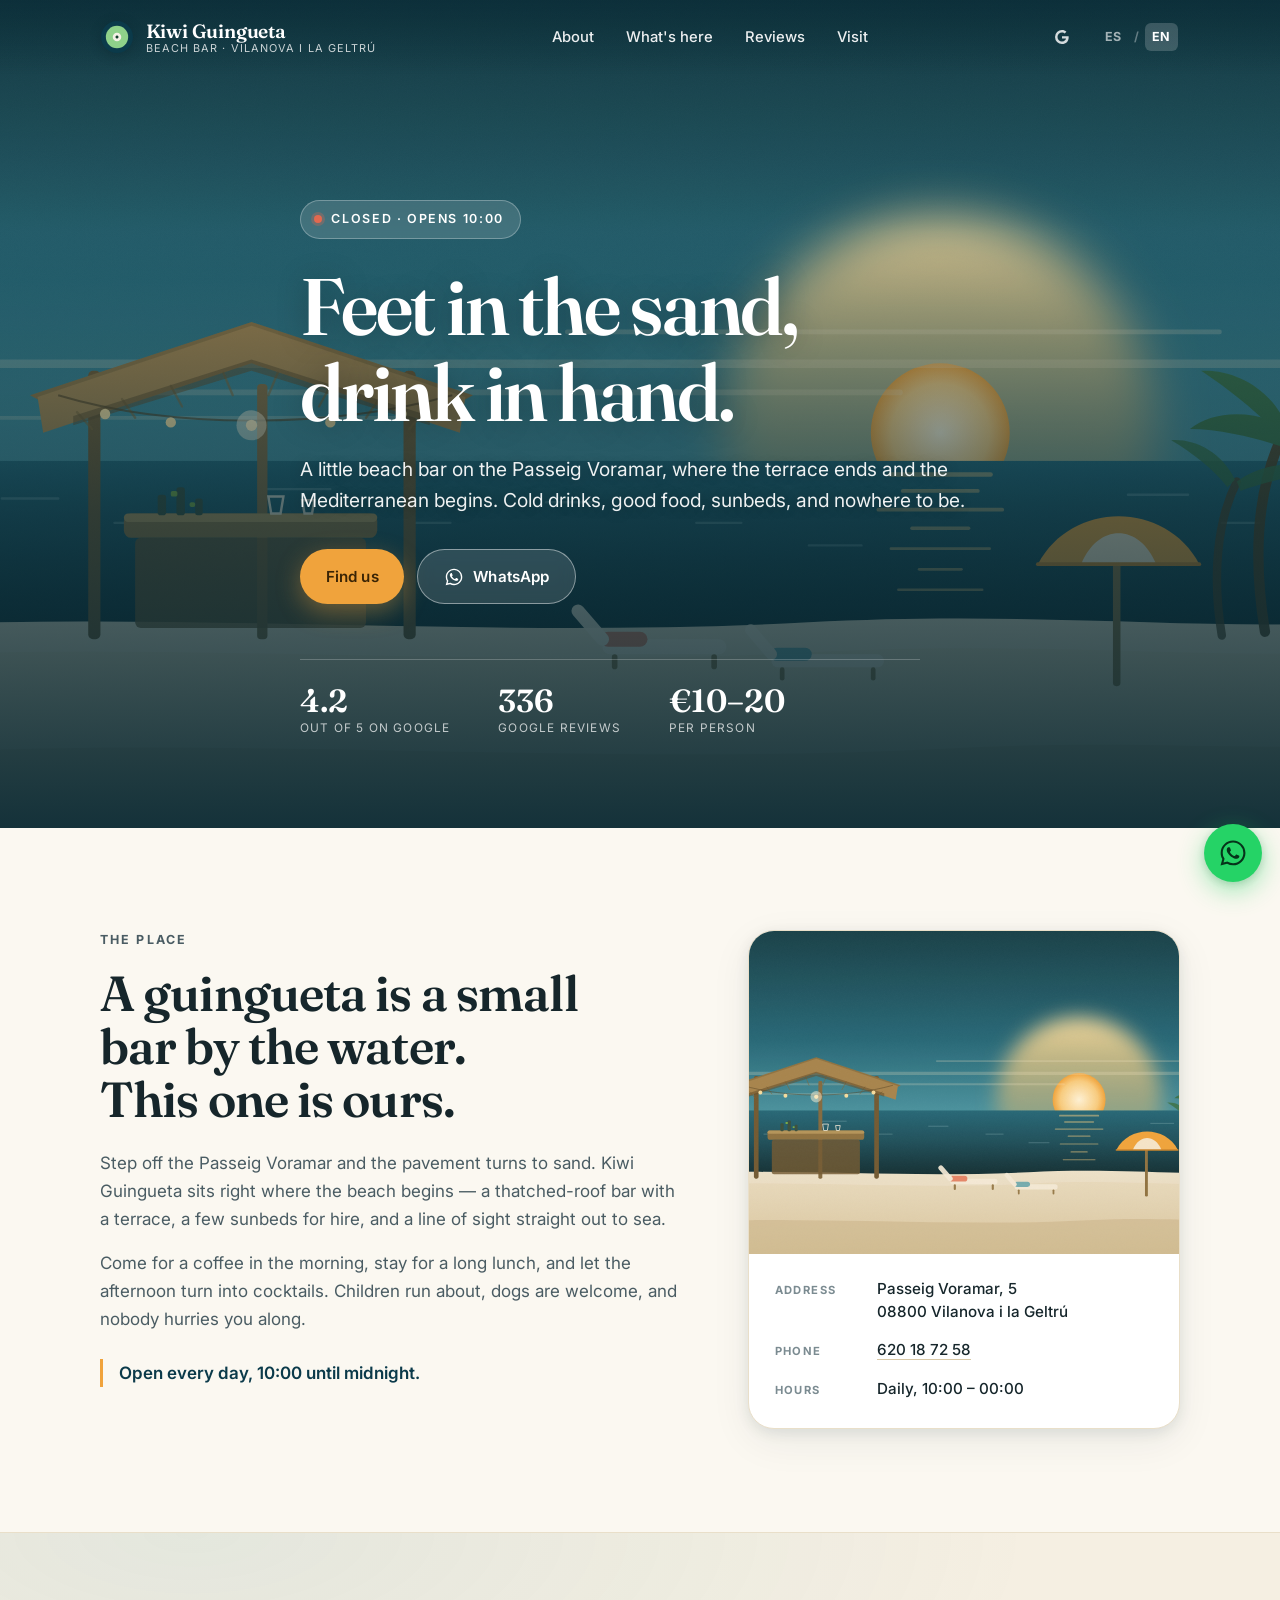
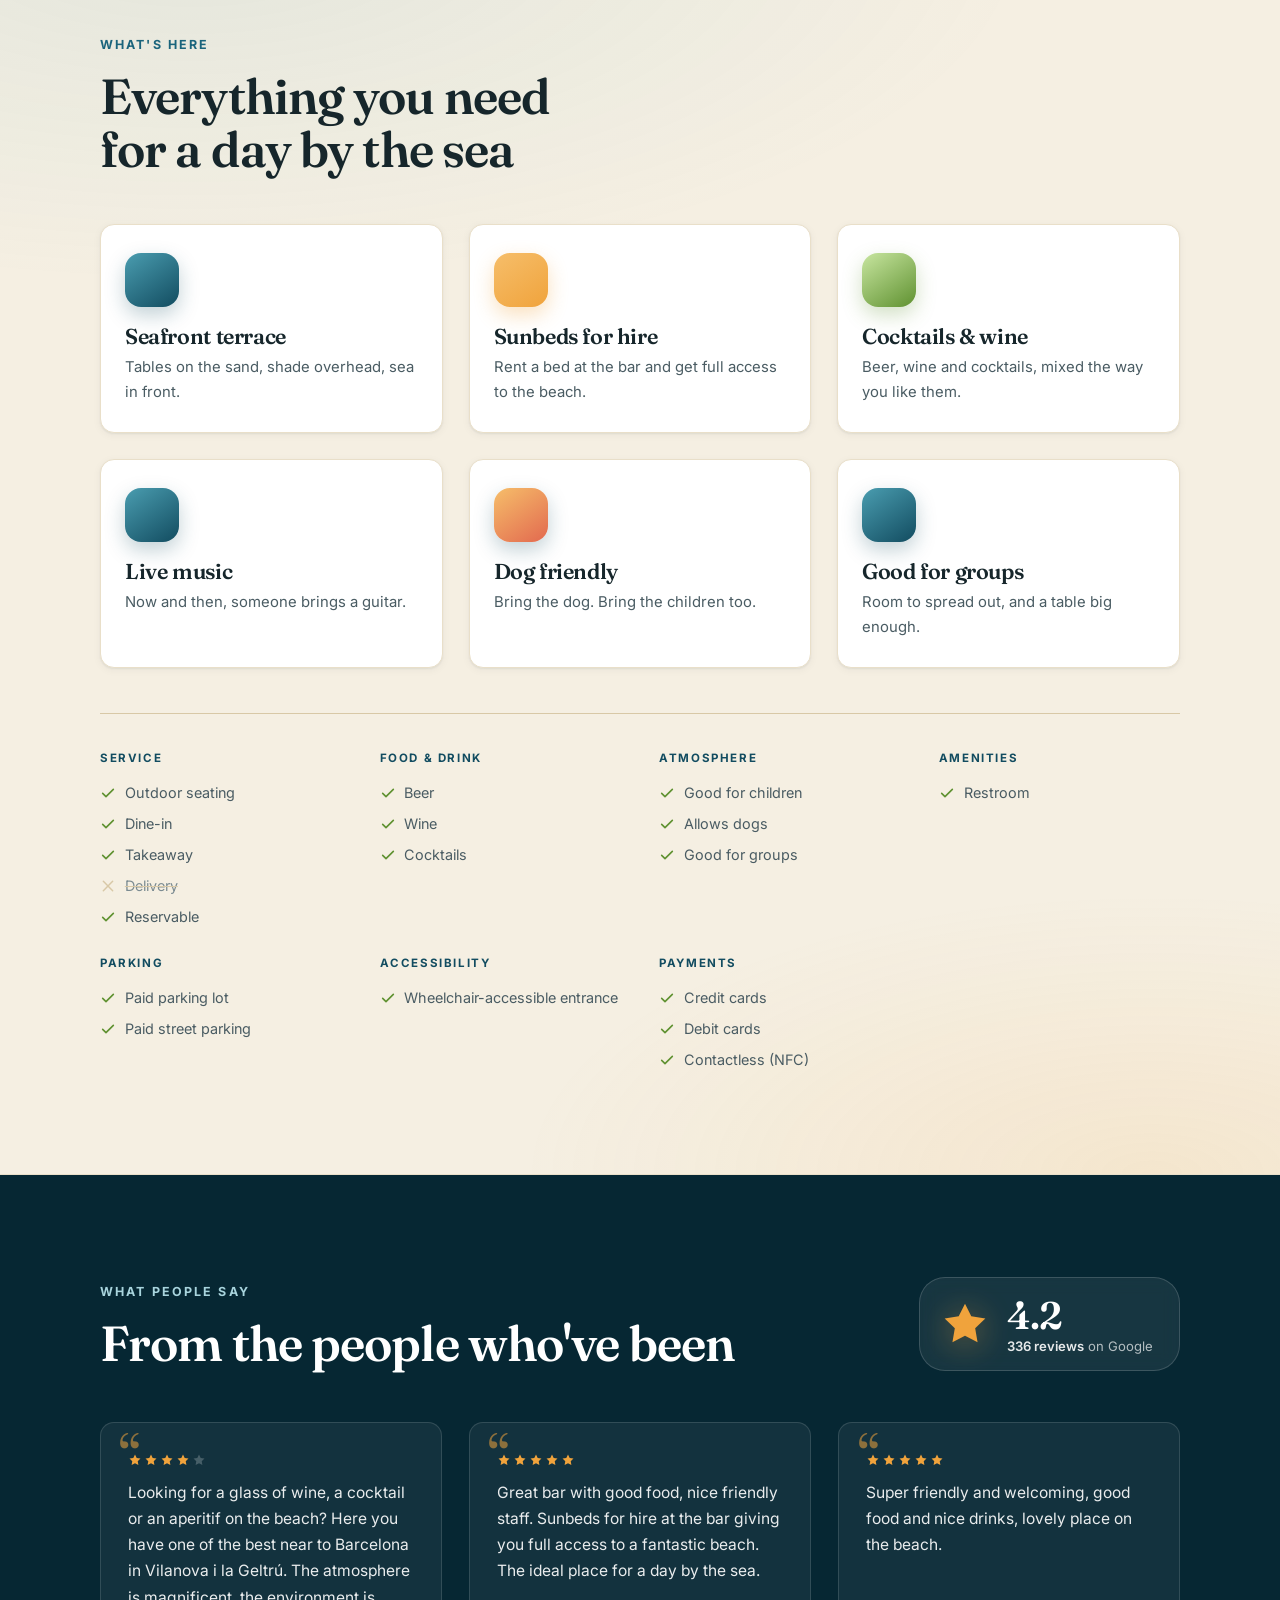
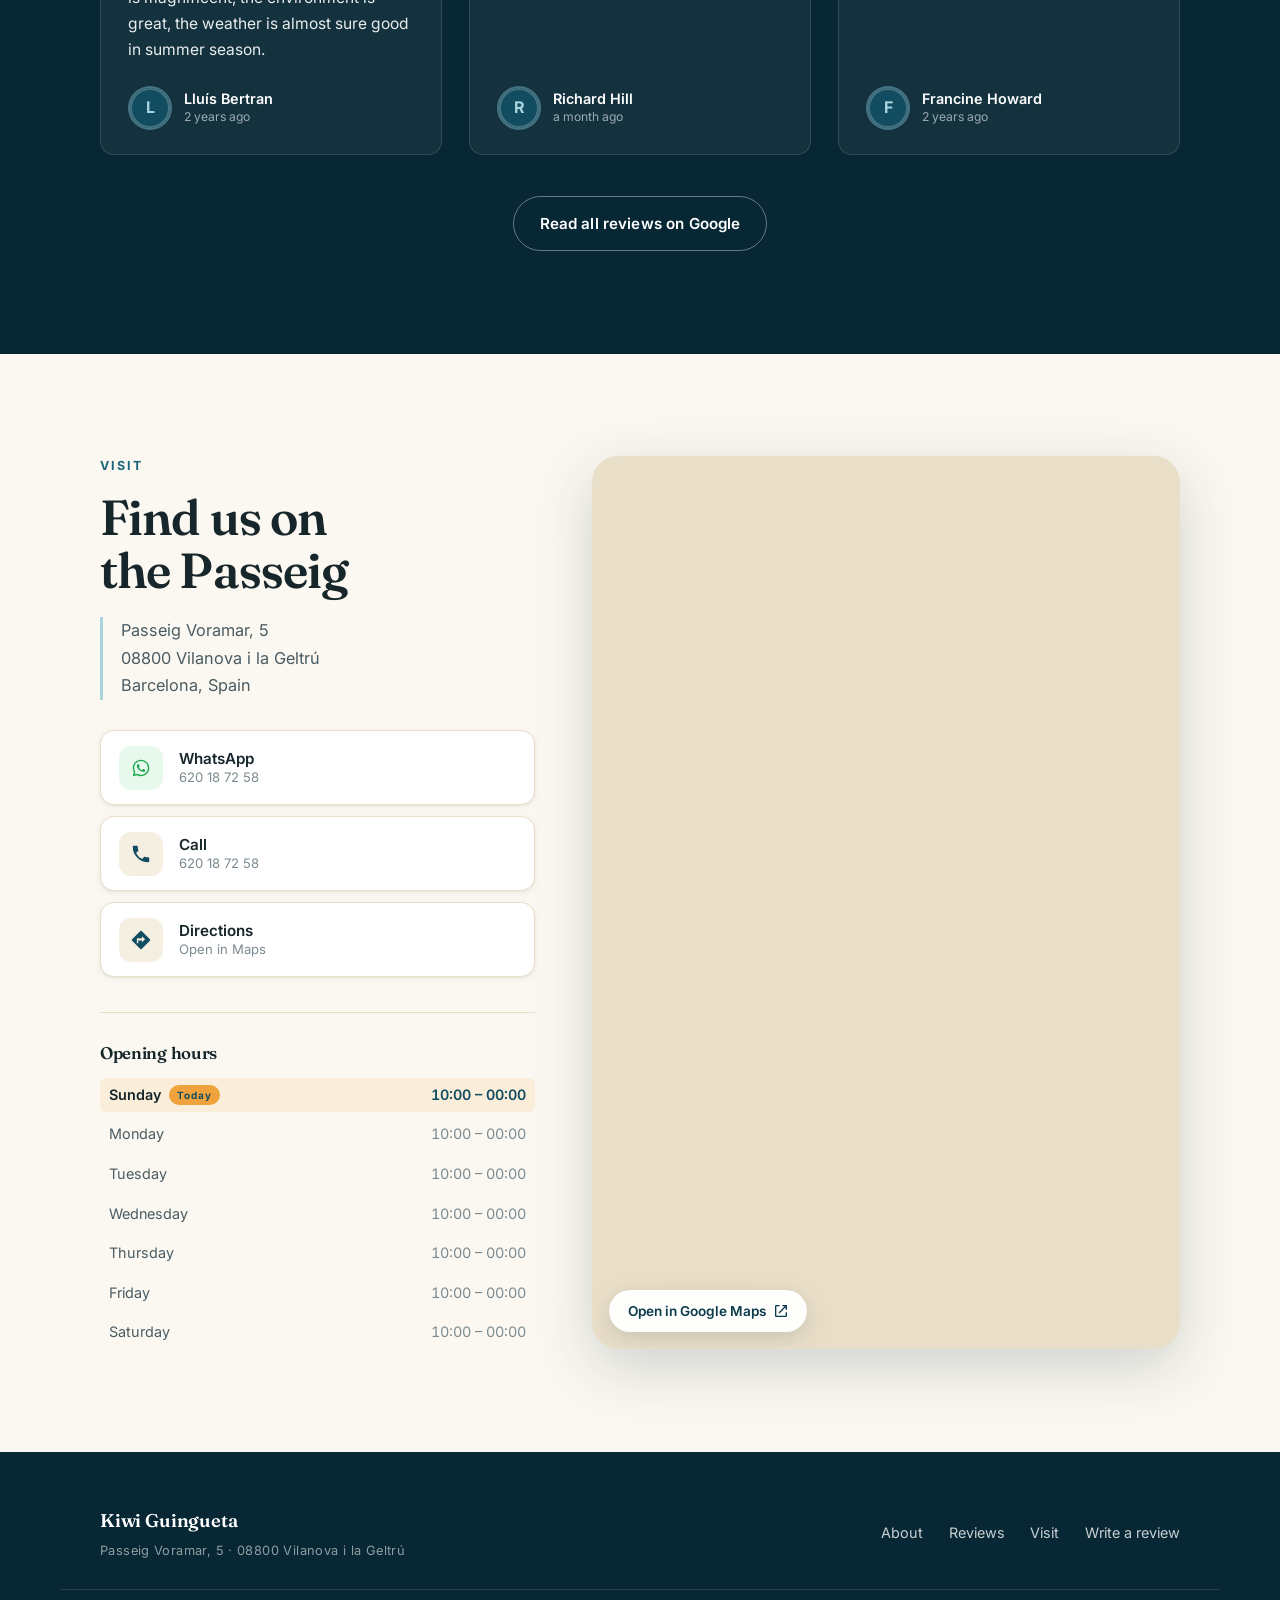
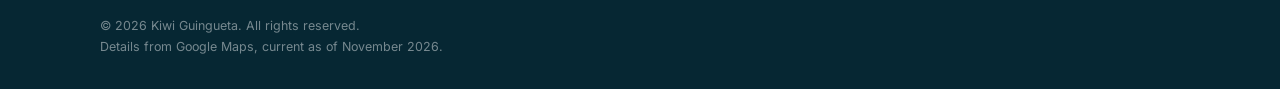
==== en/index.html @ 4f23b102 "Rebuild as bilingual site with i18n, SEO and a11y - Spanish default at /, English at /en/, both serv" ====
<!DOCTYPE html>
<html lang="en-GB" dir="ltr">
<head>
<meta charset="utf-8">
<meta name="viewport" content="width=device-width, initial-scale=1, viewport-fit=cover">
<title>Kiwi Guingueta — Beach Bar in Vilanova i la Geltrú</title>
<meta name="description" content="Kiwi Guingueta, a beach bar on the Passeig Voramar in Vilanova i la Geltrú. Cocktails, wine, good food, sunbeds and direct beach access. Open daily 10:00–00:00.">
<meta name="theme-color" content="#0b3a4a">
<meta name="format-detection" content="telephone=no">

<link rel="canonical" href="https://yourdataweb.github.io/kiwi-guingueta/en/">
<link rel="alternate" hreflang="es" href="https://yourdataweb.github.io/kiwi-guingueta/">
<link rel="alternate" hreflang="en" href="https://yourdataweb.github.io/kiwi-guingueta/en/">
<link rel="alternate" hreflang="x-default" href="https://yourdataweb.github.io/kiwi-guingueta/">

<meta property="og:type" content="business.business">
<meta property="og:site_name" content="Kiwi Guingueta">
<meta property="og:title" content="Kiwi Guingueta — Beach Bar in Vilanova i la Geltrú">
<meta property="og:description" content="Cocktails, wine and good food right on the beach. Sunbeds for hire, direct beach access, open daily 10:00–00:00.">
<meta property="og:image" content="https://yourdataweb.github.io/kiwi-guingueta/assets/photos/og.png">
<meta property="og:image:width" content="1200">
<meta property="og:image:height" content="630">
<meta property="og:image:alt" content="Illustration of the Kiwi Guingueta beach terrace at sunset">
<meta property="og:url" content="https://yourdataweb.github.io/kiwi-guingueta/en/">
<meta property="og:locale" content="en_GB">
<meta property="og:locale:alternate" content="es_ES">
<meta name="twitter:card" content="summary_large_image">
<meta name="twitter:title" content="Kiwi Guingueta — Beach Bar in Vilanova i la Geltrú">
<meta name="twitter:description" content="Cocktails, wine and good food right on the beach. Sunbeds for hire, direct beach access, open daily 10:00–00:00.">
<meta name="twitter:image" content="https://yourdataweb.github.io/kiwi-guingueta/assets/photos/og.png">

<link rel="icon" href="../assets/photos/favicon.svg" type="image/svg+xml">
<link rel="apple-touch-icon" href="../assets/photos/apple-touch-icon.png">
<link rel="manifest" href="../manifest.webmanifest">

<link rel="preconnect" href="https://fonts.googleapis.com">
<link rel="preconnect" href="https://fonts.gstatic.com" crossorigin>
<link href="https://fonts.googleapis.com/css2?family=Fraunces:ital,opsz,wght@0,9..144,400;0,9..144,600;0,9..144,700;1,9..144,400&family=Inter:wght@400;500;600;700&display=swap" rel="stylesheet">
<link rel="stylesheet" href="../assets/css/styles.css">

<script type="application/ld+json">{
  "@context": "https://schema.org",
  "@type": "BarOrPub",
  "@id": "https://yourdataweb.github.io/kiwi-guingueta/en/",
  "name": "Kiwi Guingueta",
  "url": "https://yourdataweb.github.io/kiwi-guingueta/en/",
  "image": "https://yourdataweb.github.io/kiwi-guingueta/assets/photos/og.png",
  "description": "Kiwi Guingueta, a beach bar on the Passeig Voramar in Vilanova i la Geltrú. Cocktails, wine, good food, sunbeds and direct beach access. Open daily 10:00–00:00.",
  "address": {
    "@type": "PostalAddress",
    "streetAddress": "Passeig Voramar, 5",
    "addressLocality": "Vilanova i la Geltrú",
    "addressRegion": "Barcelona",
    "postalCode": "08800",
    "addressCountry": "ES"
  },
  "geo": {
    "@type": "GeoCoordinates",
    "latitude": 41.2033767,
    "longitude": 1.6846683
  },
  "telephone": "+34 620 18 72 58",
  "inLanguage": "en-GB",
  "priceRange": "€10–20",
  "currenciesAccepted": "EUR",
  "paymentAccepted": "Cash, Credit Card, Debit Card, Contactless",
  "servesCuisine": "Bar food",
  "aggregateRating": {
    "@type": "AggregateRating",
    "ratingValue": 4.2,
    "reviewCount": 336,
    "bestRating": 5,
    "worstRating": 1
  },
  "openingHoursSpecification": [
    {
      "@type": "OpeningHoursSpecification",
      "dayOfWeek": [
        "Monday",
        "Tuesday",
        "Wednesday",
        "Thursday",
        "Friday",
        "Saturday",
        "Sunday"
      ],
      "opens": "10:00",
      "closes": "00:00"
    }
  ],
  "hasMap": "https://maps.google.com/?cid=9357870784461133312",
  "sameAs": [
    "https://maps.google.com/?cid=9357870784461133312"
  ],
  "acceptsReservations": true,
  "publicAccess": true,
  "isAccessibleForFree": false,
  "smokingAllowed": false,
  "petsAllowed": true
}</script>
</head>
<body>

<a class="skip" href="#main">Skip to content</a>

<header class="site-header" id="top">
  <div class="wrap header-inner">
    <a class="brand" href="../index.html" aria-label="Kiwi Guingueta — home">
      <span class="brand-mark" aria-hidden="true">
        <svg viewBox="0 0 32 32" width="32" height="32" focusable="false">
          <circle cx="16" cy="16" r="15" fill="#0b3a4a"/>
          <circle cx="16" cy="16" r="10.5" fill="#8fd18a"/>
          <circle cx="16" cy="16" r="4" fill="#f4f1e6"/>
          <g fill="#123f2b">
            <ellipse cx="16" cy="16" rx=".85" ry="1.4"/>
            <ellipse cx="16" cy="16" rx=".85" ry="1.4" transform="rotate(45 16 16)"/>
            <ellipse cx="16" cy="16" rx=".85" ry="1.4" transform="rotate(90 16 16)"/>
            <ellipse cx="16" cy="16" rx=".85" ry="1.4" transform="rotate(135 16 16)"/>
          </g>
        </svg>
      </span>
      <span class="brand-text">
        <span class="brand-name">Kiwi Guingueta</span>
        <span class="brand-sub">Beach bar · Vilanova i la Geltrú</span>
      </span>
    </a>

    <nav class="nav" aria-label="Main navigation">
      <a href="#about">About</a>
      <a href="#highlights">What&#39;s here</a>
      <a href="#reviews">Reviews</a>
      <a href="#visit">Visit</a>
    </nav>

    <div class="header-tools">

      <ul class="social-bar social-bar--header" aria-label="Social media">
        <a class="social-link" href="https://maps.google.com/?cid=9357870784461133312" target="_blank" rel="noopener noreferrer me"
           aria-label="Google (opens in a new tab)">
          <svg viewBox="0 0 24 24" width="18" height="18" aria-hidden="true" focusable="false"><path fill="currentColor" d="M21.35 11.1H12v2.9h5.35c-.25 1.35-1.7 3.95-5.35 3.95A5.95 5.95 0 0 1 6 12a5.95 5.95 0 0 1 6-5.95c1.7 0 2.85.72 3.5 1.34l2.4-2.31C16.35 3.6 14.4 2.7 12 2.7A9.3 9.3 0 0 0 2.7 12 9.3 9.3 0 0 0 12 21.3c5.35 0 8.9-3.76 8.9-9.05 0-.6-.07-1.06-.15-1.15Z"/></svg>
        </a>
      </ul>

      <div class="lang-switch lang-switch--header" role="group" aria-label="Change language">
        <a href="../index.html" class="lang-opt" lang="es" hreflang="es"
           aria-label="View this page in Spanish">ES</a>
        <span class="lang-sep" aria-hidden="true">/</span>
        <a href="index.html" class="lang-opt is-active" lang="en" hreflang="en"
           aria-label="View this page in English" aria-current="true">EN</a>
      </div>
      <button class="nav-toggle" type="button" aria-expanded="false" aria-controls="mobile-nav"
              aria-label="Open menu" data-label-open="Open menu" data-label-close="Close menu">
        <span></span><span></span><span></span>
      </button>
    </div>
  </div>

  <div class="mobile-nav" id="mobile-nav" hidden>
    <nav aria-label="Main navigation">
      <a href="#about">About</a>
      <a href="#highlights">What&#39;s here</a>
      <a href="#reviews">Reviews</a>
      <a href="#visit">Visit</a>
    </nav>

      <ul class="social-bar social-bar--mobile" aria-label="Social media">
        <a class="social-link" href="https://maps.google.com/?cid=9357870784461133312" target="_blank" rel="noopener noreferrer me"
           aria-label="Google (opens in a new tab)">
          <svg viewBox="0 0 24 24" width="18" height="18" aria-hidden="true" focusable="false"><path fill="currentColor" d="M21.35 11.1H12v2.9h5.35c-.25 1.35-1.7 3.95-5.35 3.95A5.95 5.95 0 0 1 6 12a5.95 5.95 0 0 1 6-5.95c1.7 0 2.85.72 3.5 1.34l2.4-2.31C16.35 3.6 14.4 2.7 12 2.7A9.3 9.3 0 0 0 2.7 12 9.3 9.3 0 0 0 12 21.3c5.35 0 8.9-3.76 8.9-9.05 0-.6-.07-1.06-.15-1.15Z"/></svg>
        </a>
      </ul>

      <div class="lang-switch lang-switch--mobile" role="group" aria-label="Change language">
        <a href="../index.html" class="lang-opt" lang="es" hreflang="es"
           aria-label="View this page in Spanish">ES</a>
        <span class="lang-sep" aria-hidden="true">/</span>
        <a href="index.html" class="lang-opt is-active" lang="en" hreflang="en"
           aria-label="View this page in English" aria-current="true">EN</a>
      </div>
  </div>
</header>

<main id="main">

  <section class="hero" aria-labelledby="hero-title">
    <div class="hero-media" aria-hidden="true">
      <img src="../assets/photos/poster.svg" alt="" width="1600" height="900" fetchpriority="high" decoding="async">
      <div class="hero-scrim"></div>
    </div>

    <div class="wrap hero-inner">
      <p class="hero-eyebrow">
        <span class="dot" id="status-dot" aria-hidden="true"></span>
        <span id="open-status" data-open-template="Open now · until {close}" data-closed-template="Closed · opens {open}" data-today-label="Today">Open daily · 10:00 – 00:00</span>
      </p>

      <h1 id="hero-title">Feet in the sand,<br>drink in hand.</h1>
      <p class="hero-lede">A little beach bar on the Passeig Voramar, where the terrace ends and the Mediterranean begins. Cold drinks, good food, sunbeds, and nowhere to be.</p>

      <div class="hero-actions">
        <a class="btn btn-primary" href="#visit">Find us</a>
        <a class="btn btn-ghost" href="https://wa.me/34620187258?text=Hola!%20Quer%C3%ADa%20preguntar%20por%20Kiwi%20Guingueta%20%F0%9F%99%82" target="_blank" rel="noopener noreferrer"><svg viewBox="0 0 24 24" width="20" height="20" aria-hidden="true" focusable="false"><path fill="currentColor" d="M12.04 2C6.58 2 2.13 6.45 2.13 11.91c0 1.75.46 3.45 1.32 4.95L2 22l5.25-1.38a9.9 9.9 0 0 0 4.79 1.22h.01c5.46 0 9.91-4.45 9.91-9.91S17.5 2 12.04 2Zm0 18.15h-.01a8.2 8.2 0 0 1-4.19-1.15l-.3-.18-3.12.82.83-3.04-.2-.31a8.19 8.19 0 0 1-1.26-4.38c0-4.54 3.7-8.24 8.25-8.24 2.2 0 4.27.86 5.83 2.42a8.2 8.2 0 0 1 2.41 5.83c0 4.54-3.7 8.23-8.24 8.23Zm4.52-6.16c-.25-.12-1.47-.72-1.69-.81-.23-.08-.39-.12-.56.13-.16.24-.64.8-.79.97-.14.16-.29.19-.54.06-.25-.12-1.05-.39-1.99-1.23-.74-.66-1.23-1.47-1.38-1.72-.14-.25-.01-.38.11-.51.11-.11.25-.29.37-.43.12-.14.16-.25.25-.41.08-.17.04-.31-.02-.43-.06-.12-.56-1.34-.76-1.84-.2-.48-.4-.42-.56-.43h-.47c-.17 0-.43.06-.66.31-.23.25-.87.85-.87 2.07s.89 2.4 1.02 2.56c.12.17 1.75 2.67 4.25 3.74.59.26 1.05.41 1.41.52.59.19 1.13.16 1.56.1.48-.07 1.47-.6 1.68-1.18.21-.58.21-1.07.14-1.18-.06-.1-.22-.16-.47-.28Z"/></svg>WhatsApp<span class="sr-only"> (opens in a new tab)</span></a>
      </div>

      <ul class="hero-stats" aria-label="At a glance">
        <li>
          <span class="stat-value">4.2</span>
          <span class="stat-label">out of 5 on Google</span>
        </li>
        <li>
          <span class="stat-value">336</span>
          <span class="stat-label">Google reviews</span>
        </li>
        <li>
          <span class="stat-value">€10–20</span>
          <span class="stat-label">per person</span>
        </li>
      </ul>
    </div>
  </section>

  <section class="section about" id="about" aria-labelledby="about-title">
    <div class="wrap about-grid">
      <div class="about-copy">
        <p class="eyebrow">The place</p>
        <h2 id="about-title">A guingueta is a small bar by the water.<br>This one is ours.</h2>
        <p>Step off the Passeig Voramar and the pavement turns to sand. Kiwi Guingueta sits right where the beach begins — a thatched-roof bar with a terrace, a few sunbeds for hire, and a line of sight straight out to sea.</p>
        <p>Come for a coffee in the morning, stay for a long lunch, and let the afternoon turn into cocktails. Children run about, dogs are welcome, and nobody hurries you along.</p>
        <p class="about-note">Open every day, 10:00 until midnight.</p>
      </div>

      <div class="about-card">
        <div class="about-card-media">
          <img src="../assets/photos/poster.svg" alt="Illustration of the Kiwi Guingueta beach terrace at sunset" width="800" height="600" loading="lazy" decoding="async">
        </div>
        <dl class="about-facts">
          <div>
            <dt>Address</dt>
            <dd>Passeig Voramar, 5<br>08800 Vilanova i la Geltrú</dd>
          </div>
          <div>
            <dt>Phone</dt>
            <dd><a href="tel:+34620187258">620 18 72 58</a></dd>
          </div>
          <div>
            <dt>Hours</dt>
            <dd>Daily, 10:00 – 00:00</dd>
          </div>
        </dl>
      </div>
    </div>
  </section>

  <section class="section highlights" id="highlights" aria-labelledby="highlights-title">
    <div class="wrap">
      <p class="eyebrow">What&#39;s here</p>
      <h2 id="highlights-title">Everything you need for a day by the sea</h2>

      <ul class="feature-grid">
        <li class="feature">
          <span class="feature-icon" data-icon="umbrella" aria-hidden="true"></span>
          <h3>Seafront terrace</h3><p>Tables on the sand, shade overhead, sea in front.</p>
        </li>
        <li class="feature">
          <span class="feature-icon" data-icon="sunbed" aria-hidden="true"></span>
          <h3>Sunbeds for hire</h3><p>Rent a bed at the bar and get full access to the beach.</p>
        </li>
        <li class="feature">
          <span class="feature-icon" data-icon="cocktail" aria-hidden="true"></span>
          <h3>Cocktails &amp; wine</h3><p>Beer, wine and cocktails, mixed the way you like them.</p>
        </li>
        <li class="feature">
          <span class="feature-icon" data-icon="music" aria-hidden="true"></span>
          <h3>Live music</h3><p>Now and then, someone brings a guitar.</p>
        </li>
        <li class="feature">
          <span class="feature-icon" data-icon="dog" aria-hidden="true"></span>
          <h3>Dog friendly</h3><p>Bring the dog. Bring the children too.</p>
        </li>
        <li class="feature">
          <span class="feature-icon" data-icon="group" aria-hidden="true"></span>
          <h3>Good for groups</h3><p>Room to spread out, and a table big enough.</p>
        </li>
      </ul>

      <div class="feature-columns"><div class="cap-inner">
        <div class="cap-group">
          <h4>Service</h4>
          <ul class="cap-list"><li class="cap is-yes"><svg viewBox="0 0 24 24" fill="none" stroke="currentColor" stroke-width="2.4" stroke-linecap="round" stroke-linejoin="round" aria-hidden="true"><path d="m4 12.5 5 5L20 6.5"/></svg><span>Outdoor seating</span></li><li class="cap is-yes"><svg viewBox="0 0 24 24" fill="none" stroke="currentColor" stroke-width="2.4" stroke-linecap="round" stroke-linejoin="round" aria-hidden="true"><path d="m4 12.5 5 5L20 6.5"/></svg><span>Dine-in</span></li><li class="cap is-yes"><svg viewBox="0 0 24 24" fill="none" stroke="currentColor" stroke-width="2.4" stroke-linecap="round" stroke-linejoin="round" aria-hidden="true"><path d="m4 12.5 5 5L20 6.5"/></svg><span>Takeaway</span></li><li class="cap is-no"><svg viewBox="0 0 24 24" fill="none" stroke="currentColor" stroke-width="2.2" stroke-linecap="round" aria-hidden="true"><path d="m5 5 14 14M19 5 5 19"/></svg><span>Delivery</span></li><li class="cap is-yes"><svg viewBox="0 0 24 24" fill="none" stroke="currentColor" stroke-width="2.4" stroke-linecap="round" stroke-linejoin="round" aria-hidden="true"><path d="m4 12.5 5 5L20 6.5"/></svg><span>Reservable</span></li></ul>
        </div>
        <div class="cap-group">
          <h4>Food &amp; drink</h4>
          <ul class="cap-list"><li class="cap is-yes"><svg viewBox="0 0 24 24" fill="none" stroke="currentColor" stroke-width="2.4" stroke-linecap="round" stroke-linejoin="round" aria-hidden="true"><path d="m4 12.5 5 5L20 6.5"/></svg><span>Beer</span></li><li class="cap is-yes"><svg viewBox="0 0 24 24" fill="none" stroke="currentColor" stroke-width="2.4" stroke-linecap="round" stroke-linejoin="round" aria-hidden="true"><path d="m4 12.5 5 5L20 6.5"/></svg><span>Wine</span></li><li class="cap is-yes"><svg viewBox="0 0 24 24" fill="none" stroke="currentColor" stroke-width="2.4" stroke-linecap="round" stroke-linejoin="round" aria-hidden="true"><path d="m4 12.5 5 5L20 6.5"/></svg><span>Cocktails</span></li></ul>
        </div>
        <div class="cap-group">
          <h4>Atmosphere</h4>
          <ul class="cap-list"><li class="cap is-yes"><svg viewBox="0 0 24 24" fill="none" stroke="currentColor" stroke-width="2.4" stroke-linecap="round" stroke-linejoin="round" aria-hidden="true"><path d="m4 12.5 5 5L20 6.5"/></svg><span>Good for children</span></li><li class="cap is-yes"><svg viewBox="0 0 24 24" fill="none" stroke="currentColor" stroke-width="2.4" stroke-linecap="round" stroke-linejoin="round" aria-hidden="true"><path d="m4 12.5 5 5L20 6.5"/></svg><span>Allows dogs</span></li><li class="cap is-yes"><svg viewBox="0 0 24 24" fill="none" stroke="currentColor" stroke-width="2.4" stroke-linecap="round" stroke-linejoin="round" aria-hidden="true"><path d="m4 12.5 5 5L20 6.5"/></svg><span>Good for groups</span></li></ul>
        </div>
        <div class="cap-group">
          <h4>Amenities</h4>
          <ul class="cap-list"><li class="cap is-yes"><svg viewBox="0 0 24 24" fill="none" stroke="currentColor" stroke-width="2.4" stroke-linecap="round" stroke-linejoin="round" aria-hidden="true"><path d="m4 12.5 5 5L20 6.5"/></svg><span>Restroom</span></li></ul>
        </div>
        <div class="cap-group">
          <h4>Parking</h4>
          <ul class="cap-list"><li class="cap is-yes"><svg viewBox="0 0 24 24" fill="none" stroke="currentColor" stroke-width="2.4" stroke-linecap="round" stroke-linejoin="round" aria-hidden="true"><path d="m4 12.5 5 5L20 6.5"/></svg><span>Paid parking lot</span></li><li class="cap is-yes"><svg viewBox="0 0 24 24" fill="none" stroke="currentColor" stroke-width="2.4" stroke-linecap="round" stroke-linejoin="round" aria-hidden="true"><path d="m4 12.5 5 5L20 6.5"/></svg><span>Paid street parking</span></li></ul>
        </div>
        <div class="cap-group">
          <h4>Accessibility</h4>
          <ul class="cap-list"><li class="cap is-yes"><svg viewBox="0 0 24 24" fill="none" stroke="currentColor" stroke-width="2.4" stroke-linecap="round" stroke-linejoin="round" aria-hidden="true"><path d="m4 12.5 5 5L20 6.5"/></svg><span>Wheelchair-accessible entrance</span></li></ul>
        </div>
        <div class="cap-group">
          <h4>Payments</h4>
          <ul class="cap-list"><li class="cap is-yes"><svg viewBox="0 0 24 24" fill="none" stroke="currentColor" stroke-width="2.4" stroke-linecap="round" stroke-linejoin="round" aria-hidden="true"><path d="m4 12.5 5 5L20 6.5"/></svg><span>Credit cards</span></li><li class="cap is-yes"><svg viewBox="0 0 24 24" fill="none" stroke="currentColor" stroke-width="2.4" stroke-linecap="round" stroke-linejoin="round" aria-hidden="true"><path d="m4 12.5 5 5L20 6.5"/></svg><span>Debit cards</span></li><li class="cap is-yes"><svg viewBox="0 0 24 24" fill="none" stroke="currentColor" stroke-width="2.4" stroke-linecap="round" stroke-linejoin="round" aria-hidden="true"><path d="m4 12.5 5 5L20 6.5"/></svg><span>Contactless (NFC)</span></li></ul>
        </div>
      </div></div>
    </div>
  </section>

  <section class="section reviews" id="reviews" aria-labelledby="reviews-title">
    <div class="wrap">
      <div class="reviews-head">
        <div>
          <p class="eyebrow">What people say</p>
          <h2 id="reviews-title">From the people who&#39;ve been</h2>
        </div>
        <div class="rating-badge" role="img" aria-label="Rated 4.2 out of 5 from 336 Google reviews">
          <span class="rating-star" aria-hidden="true">
            <svg viewBox="0 0 24 24" width="56" height="56" focusable="false"><path fill="currentColor" d="m12 2.6 2.9 5.88 6.49.94-4.7 4.58 1.11 6.46L12 17.4l-5.8 3.06 1.1-6.46-4.69-4.58 6.49-.94L12 2.6Z"/></svg>
          </span>
          <span class="rating-body">
            <span class="rating-value">4.2</span>
            <span class="rating-meta"><span>336 reviews</span> on Google</span>
          </span>
        </div>
      </div>

      <ul class="review-grid" id="review-grid">
        <li class="review">
          <span class="review-stars" aria-label="4 / 5"><span class=""><svg viewBox="0 0 24 24" fill="currentColor" aria-hidden="true" focusable="false"><path d="m12 2.6 2.9 5.88 6.49.94-4.7 4.58 1.11 6.46L12 17.4l-5.8 3.06 1.1-6.46-4.69-4.58 6.49-.94L12 2.6Z"/></svg></span><span class=""><svg viewBox="0 0 24 24" fill="currentColor" aria-hidden="true" focusable="false"><path d="m12 2.6 2.9 5.88 6.49.94-4.7 4.58 1.11 6.46L12 17.4l-5.8 3.06 1.1-6.46-4.69-4.58 6.49-.94L12 2.6Z"/></svg></span><span class=""><svg viewBox="0 0 24 24" fill="currentColor" aria-hidden="true" focusable="false"><path d="m12 2.6 2.9 5.88 6.49.94-4.7 4.58 1.11 6.46L12 17.4l-5.8 3.06 1.1-6.46-4.69-4.58 6.49-.94L12 2.6Z"/></svg></span><span class=""><svg viewBox="0 0 24 24" fill="currentColor" aria-hidden="true" focusable="false"><path d="m12 2.6 2.9 5.88 6.49.94-4.7 4.58 1.11 6.46L12 17.4l-5.8 3.06 1.1-6.46-4.69-4.58 6.49-.94L12 2.6Z"/></svg></span><span class="is-empty"><svg viewBox="0 0 24 24" fill="currentColor" aria-hidden="true" focusable="false"><path d="m12 2.6 2.9 5.88 6.49.94-4.7 4.58 1.11 6.46L12 17.4l-5.8 3.06 1.1-6.46-4.69-4.58 6.49-.94L12 2.6Z"/></svg></span></span>
          <blockquote><p lang="en">Looking for a glass of wine, a cocktail or an aperitif on the beach? Here you have one of the best near to Barcelona in Vilanova i la Geltrú. The atmosphere is magnificent, the environment is great, the weather is almost sure good in summer season.</p></blockquote>
          <footer>
            <span class="review-avatar">
              <span class="review-avatar-fallback" aria-hidden="true">L</span><img src="https://lh3.googleusercontent.com/a-/ALV-UjU2xjh5vrW-izJhp_IkAuBeoobH85nsg_t8_k5hIe3dgCElUenV=s128-c0x00000000-cc-rp-mo-ba6" alt="" width="44" height="44" loading="lazy" decoding="async" referrerpolicy="no-referrer" onerror="this.remove()">
            </span>
            <span class="review-meta">
              <strong>Lluís Bertran</strong>
              <small>2 years ago</small>
            </span>
          </footer>
        </li>
        <li class="review">
          <span class="review-stars" aria-label="5 / 5"><span class=""><svg viewBox="0 0 24 24" fill="currentColor" aria-hidden="true" focusable="false"><path d="m12 2.6 2.9 5.88 6.49.94-4.7 4.58 1.11 6.46L12 17.4l-5.8 3.06 1.1-6.46-4.69-4.58 6.49-.94L12 2.6Z"/></svg></span><span class=""><svg viewBox="0 0 24 24" fill="currentColor" aria-hidden="true" focusable="false"><path d="m12 2.6 2.9 5.88 6.49.94-4.7 4.58 1.11 6.46L12 17.4l-5.8 3.06 1.1-6.46-4.69-4.58 6.49-.94L12 2.6Z"/></svg></span><span class=""><svg viewBox="0 0 24 24" fill="currentColor" aria-hidden="true" focusable="false"><path d="m12 2.6 2.9 5.88 6.49.94-4.7 4.58 1.11 6.46L12 17.4l-5.8 3.06 1.1-6.46-4.69-4.58 6.49-.94L12 2.6Z"/></svg></span><span class=""><svg viewBox="0 0 24 24" fill="currentColor" aria-hidden="true" focusable="false"><path d="m12 2.6 2.9 5.88 6.49.94-4.7 4.58 1.11 6.46L12 17.4l-5.8 3.06 1.1-6.46-4.69-4.58 6.49-.94L12 2.6Z"/></svg></span><span class=""><svg viewBox="0 0 24 24" fill="currentColor" aria-hidden="true" focusable="false"><path d="m12 2.6 2.9 5.88 6.49.94-4.7 4.58 1.11 6.46L12 17.4l-5.8 3.06 1.1-6.46-4.69-4.58 6.49-.94L12 2.6Z"/></svg></span></span>
          <blockquote><p lang="en">Great bar with good food, nice friendly staff. Sunbeds for hire at the bar giving you full access to a fantastic beach. The ideal place for a day by the sea.</p></blockquote>
          <footer>
            <span class="review-avatar">
              <span class="review-avatar-fallback" aria-hidden="true">R</span><img src="https://lh3.googleusercontent.com/a/ACg8ocIvyeyfie8lDYaVrOGRAi7xHsCU13BPjVZGz5eMQ_7eLj-G2g=s128-c0x00000000-cc-rp-mo" alt="" width="44" height="44" loading="lazy" decoding="async" referrerpolicy="no-referrer" onerror="this.remove()">
            </span>
            <span class="review-meta">
              <strong>Richard Hill</strong>
              <small>a month ago</small>
            </span>
          </footer>
        </li>
        <li class="review">
          <span class="review-stars" aria-label="5 / 5"><span class=""><svg viewBox="0 0 24 24" fill="currentColor" aria-hidden="true" focusable="false"><path d="m12 2.6 2.9 5.88 6.49.94-4.7 4.58 1.11 6.46L12 17.4l-5.8 3.06 1.1-6.46-4.69-4.58 6.49-.94L12 2.6Z"/></svg></span><span class=""><svg viewBox="0 0 24 24" fill="currentColor" aria-hidden="true" focusable="false"><path d="m12 2.6 2.9 5.88 6.49.94-4.7 4.58 1.11 6.46L12 17.4l-5.8 3.06 1.1-6.46-4.69-4.58 6.49-.94L12 2.6Z"/></svg></span><span class=""><svg viewBox="0 0 24 24" fill="currentColor" aria-hidden="true" focusable="false"><path d="m12 2.6 2.9 5.88 6.49.94-4.7 4.58 1.11 6.46L12 17.4l-5.8 3.06 1.1-6.46-4.69-4.58 6.49-.94L12 2.6Z"/></svg></span><span class=""><svg viewBox="0 0 24 24" fill="currentColor" aria-hidden="true" focusable="false"><path d="m12 2.6 2.9 5.88 6.49.94-4.7 4.58 1.11 6.46L12 17.4l-5.8 3.06 1.1-6.46-4.69-4.58 6.49-.94L12 2.6Z"/></svg></span><span class=""><svg viewBox="0 0 24 24" fill="currentColor" aria-hidden="true" focusable="false"><path d="m12 2.6 2.9 5.88 6.49.94-4.7 4.58 1.11 6.46L12 17.4l-5.8 3.06 1.1-6.46-4.69-4.58 6.49-.94L12 2.6Z"/></svg></span></span>
          <blockquote><p lang="en">Super friendly and welcoming, good food and nice drinks, lovely place on the beach.</p></blockquote>
          <footer>
            <span class="review-avatar">
              <span class="review-avatar-fallback" aria-hidden="true">F</span><img src="https://lh3.googleusercontent.com/a-/ALV-UjVt6qPtExmtMysM9TCQoSnLSSMAwkqezyevlgJxle-kPdHVXjDE=s128-c0x00000000-cc-rp-mo-ba4" alt="" width="44" height="44" loading="lazy" decoding="async" referrerpolicy="no-referrer" onerror="this.remove()">
            </span>
            <span class="review-meta">
              <strong>Francine Howard</strong>
              <small>2 years ago</small>
            </span>
          </footer>
        </li></ul>

      <p class="reviews-foot">
        <a class="btn btn-outline" href="https://www.google.com/maps/place//data=!4m4!3m3!1s0x12a38777b29d42bb:0x81ddd5e5f9cfd600!9m1!1b1" target="_blank" rel="noopener noreferrer">Read all reviews on Google<span class="sr-only"> (opens in a new tab)</span></a>
      </p>
    </div>
  </section>

  <section class="section visit" id="visit" aria-labelledby="visit-title">
    <div class="wrap visit-grid">
      <div class="visit-copy">
        <p class="eyebrow">Visit</p>
        <h2 id="visit-title">Find us on the Passeig</h2>

        <address class="visit-address">
          Passeig Voramar, 5<br>
          08800 Vilanova i la Geltrú<br>
          Barcelona, Spain
        </address>

        <div class="contact-actions">
          <a class="contact-btn" href="https://wa.me/34620187258?text=Hola!%20Quer%C3%ADa%20preguntar%20por%20Kiwi%20Guingueta%20%F0%9F%99%82" target="_blank" rel="noopener noreferrer" aria-label="Message Kiwi Guingueta on WhatsApp at 620 18 72 58">
            <span class="contact-icon" aria-hidden="true"><svg viewBox="0 0 24 24" width="20" height="20" aria-hidden="true" focusable="false"><path fill="currentColor" d="M12.04 2C6.58 2 2.13 6.45 2.13 11.91c0 1.75.46 3.45 1.32 4.95L2 22l5.25-1.38a9.9 9.9 0 0 0 4.79 1.22h.01c5.46 0 9.91-4.45 9.91-9.91S17.5 2 12.04 2Zm0 18.15h-.01a8.2 8.2 0 0 1-4.19-1.15l-.3-.18-3.12.82.83-3.04-.2-.31a8.19 8.19 0 0 1-1.26-4.38c0-4.54 3.7-8.24 8.25-8.24 2.2 0 4.27.86 5.83 2.42a8.2 8.2 0 0 1 2.41 5.83c0 4.54-3.7 8.23-8.24 8.23Zm4.52-6.16c-.25-.12-1.47-.72-1.69-.81-.23-.08-.39-.12-.56.13-.16.24-.64.8-.79.97-.14.16-.29.19-.54.06-.25-.12-1.05-.39-1.99-1.23-.74-.66-1.23-1.47-1.38-1.72-.14-.25-.01-.38.11-.51.11-.11.25-.29.37-.43.12-.14.16-.25.25-.41.08-.17.04-.31-.02-.43-.06-.12-.56-1.34-.76-1.84-.2-.48-.4-.42-.56-.43h-.47c-.17 0-.43.06-.66.31-.23.25-.87.85-.87 2.07s.89 2.4 1.02 2.56c.12.17 1.75 2.67 4.25 3.74.59.26 1.05.41 1.41.52.59.19 1.13.16 1.56.1.48-.07 1.47-.6 1.68-1.18.21-.58.21-1.07.14-1.18-.06-.1-.22-.16-.47-.28Z"/></svg></span>
            <span class="contact-text"><strong>WhatsApp</strong><small>620 18 72 58</small></span>
          </a>

          <a class="contact-btn" href="tel:+34620187258" aria-label="Call Kiwi Guingueta on 620 18 72 58">
            <span class="contact-icon" aria-hidden="true">
              <svg viewBox="0 0 24 24" width="22" height="22" focusable="false"><path fill="currentColor" d="M6.6 10.8a15.1 15.1 0 0 0 6.6 6.6l2.2-2.2c.3-.3.7-.4 1-.2 1.2.4 2.4.6 3.6.6.6 0 1 .4 1 1V20c0 .6-.4 1-1 1A17 17 0 0 1 3 4c0-.6.4-1 1-1h3.5c.6 0 1 .4 1 1 0 1.3.2 2.5.6 3.6.1.4 0 .8-.2 1l-2.3 2.2Z"/></svg>
            </span>
            <span class="contact-text"><strong>Call</strong><small>620 18 72 58</small></span>
          </a>

          <a class="contact-btn" href="https://www.google.com/maps/dir/?api=1&amp;destination=41.2033767,1.6846683&amp;destination_place_id=ChIJu0KdsneHoxIRANbP-eXV3YE" target="_blank" rel="noopener noreferrer">
            <span class="contact-icon" aria-hidden="true">
              <svg viewBox="0 0 24 24" width="22" height="22" focusable="false"><path fill="currentColor" d="M21.7 11.3 12.7 2.3a1 1 0 0 0-1.4 0l-9 9a1 1 0 0 0 0 1.4l9 9a1 1 0 0 0 1.4 0l9-9a1 1 0 0 0 0-1.4ZM13 14.5v-2h-4v3H7.5V11a1 1 0 0 1 1-1H13V8l3.5 3.2-3.5 3.3Z"/></svg>
            </span>
            <span class="contact-text"><strong>Directions</strong><small>Open in Maps</small></span>
          </a>
        </div>

        <div class="hours">
          <h3>Opening hours</h3>
          <ul id="hours-list">
            <li data-day="0">
              <span class="hours-day">Sunday</span>
              <span class="hours-time">10:00 – 00:00</span>
            </li>
            <li data-day="1">
              <span class="hours-day">Monday</span>
              <span class="hours-time">10:00 – 00:00</span>
            </li>
            <li data-day="2">
              <span class="hours-day">Tuesday</span>
              <span class="hours-time">10:00 – 00:00</span>
            </li>
            <li data-day="3">
              <span class="hours-day">Wednesday</span>
              <span class="hours-time">10:00 – 00:00</span>
            </li>
            <li data-day="4">
              <span class="hours-day">Thursday</span>
              <span class="hours-time">10:00 – 00:00</span>
            </li>
            <li data-day="5">
              <span class="hours-day">Friday</span>
              <span class="hours-time">10:00 – 00:00</span>
            </li>
            <li data-day="6">
              <span class="hours-day">Saturday</span>
              <span class="hours-time">10:00 – 00:00</span>
            </li></ul>
        </div>
      </div>

      <div class="map-card">
        <iframe
          id="map-frame"
          title="Map showing Kiwi Guingueta on Passeig Voramar, Vilanova i la Geltrú"
          src="https://www.google.com/maps?q=41.2033767,1.6846683&amp;z=17&amp;output=embed"
          width="100%" height="100%"
          style="border:0" loading="lazy" referrerpolicy="no-referrer-when-downgrade" allowfullscreen></iframe>
        <a class="map-link" href="https://maps.google.com/?cid=9357870784461133312" target="_blank" rel="noopener noreferrer">
          Open in Google Maps
          <svg viewBox="0 0 24 24" width="16" height="16" aria-hidden="true" focusable="false"><path fill="currentColor" d="M14 3v2h3.6l-9.3 9.3 1.4 1.4L19 6.4V10h2V3h-7Z"/><path fill="currentColor" d="M19 19H5V5h5V3H5a2 2 0 0 0-2 2v14a2 2 0 0 0 2 2h14a2 2 0 0 0 2-2v-5h-2v5Z"/></svg>
          <span class="sr-only"> (opens in a new tab)</span>
        </a>
      </div>
    </div>
  </section>

</main>

<footer class="site-footer">
  <div class="wrap footer-inner">
    <div class="footer-brand">
      <span class="brand-name">Kiwi Guingueta</span>
      <span class="brand-sub">Passeig Voramar, 5 · 08800 Vilanova i la Geltrú</span>
    </div>
    <nav class="footer-links" aria-label="Footer navigation">
      <a href="#about">About</a>
      <a href="#reviews">Reviews</a>
      <a href="#visit">Visit</a>
      <a href="https://search.google.com/local/writereview?placeid=ChIJu0KdsneHoxIRANbP-eXV3YE" target="_blank" rel="noopener noreferrer">Write a review</a>
    </nav>
  </div>
  <div class="wrap footer-fine">
    <p>© <span id="year">2026</span> Kiwi Guingueta. All rights reserved.</p>
    <p>Details from Google Maps, current as of November 2026.</p>
  </div>
</footer>

<a class="wa-fab" href="https://wa.me/34620187258?text=Hola!%20Quer%C3%ADa%20preguntar%20por%20Kiwi%20Guingueta%20%F0%9F%99%82" target="_blank" rel="noopener noreferrer" aria-label="Message Kiwi Guingueta on WhatsApp at 620 18 72 58"><svg viewBox="0 0 24 24" width="30" height="30" aria-hidden="true" focusable="false"><path fill="currentColor" d="M12.04 2C6.58 2 2.13 6.45 2.13 11.91c0 1.75.46 3.45 1.32 4.95L2 22l5.25-1.38a9.9 9.9 0 0 0 4.79 1.22h.01c5.46 0 9.91-4.45 9.91-9.91S17.5 2 12.04 2Zm0 18.15h-.01a8.2 8.2 0 0 1-4.19-1.15l-.3-.18-3.12.82.83-3.04-.2-.31a8.19 8.19 0 0 1-1.26-4.38c0-4.54 3.7-8.24 8.25-8.24 2.2 0 4.27.86 5.83 2.42a8.2 8.2 0 0 1 2.41 5.83c0 4.54-3.7 8.23-8.24 8.23Zm4.52-6.16c-.25-.12-1.47-.72-1.69-.81-.23-.08-.39-.12-.56.13-.16.24-.64.8-.79.97-.14.16-.29.19-.54.06-.25-.12-1.05-.39-1.99-1.23-.74-.66-1.23-1.47-1.38-1.72-.14-.25-.01-.38.11-.51.11-.11.25-.29.37-.43.12-.14.16-.25.25-.41.08-.17.04-.31-.02-.43-.06-.12-.56-1.34-.76-1.84-.2-.48-.4-.42-.56-.43h-.47c-.17 0-.43.06-.66.31-.23.25-.87.85-.87 2.07s.89 2.4 1.02 2.56c.12.17 1.75 2.67 4.25 3.74.59.26 1.05.41 1.41.52.59.19 1.13.16 1.56.1.48-.07 1.47-.6 1.68-1.18.21-.58.21-1.07.14-1.18-.06-.1-.22-.16-.47-.28Z"/></svg></a>

<script src="../assets/js/app.js" defer></script>
</body>
</html>
---- assets/css/styles.css ----
/* ==========================================================================
   Kiwi Guingueta — beach bar
   Theme: Mediterranean guingueta. Sea teal, sand, sun-bleached paper, kiwi accent.
   ========================================================================== */

:root {
  /* palette */
  --sea-900: #062733;
  --sea-800: #0b3a4a;
  --sea-700: #124c60;
  --sea-600: #1a647c;
  --sea-400: #4a9db0;
  --sea-200: #a8d4dd;

  --sand-50:  #fbf8f1;
  --sand-100: #f5efe2;
  --sand-200: #e9dfc9;
  --sand-300: #d8c8a6;

  --kiwi-500: #7cb342;
  --kiwi-600: #5f9130;
  --kiwi-200: #c8e6a0;

  --sun-500: #f0a33c;
  --sun-400: #f6be6a;
  --coral-500: #e2694f;

  --ink: #16262b;
  --ink-soft: #4a5c63;
  --ink-mute: #7b8b91;

  --radius-sm: 6px;
  --radius: 14px;
  --radius-lg: 26px;

  --shadow-sm: 0 1px 2px rgba(6, 39, 51, .06), 0 2px 8px rgba(6, 39, 51, .05);
  --shadow: 0 4px 14px rgba(6, 39, 51, .09), 0 12px 40px rgba(6, 39, 51, .07);
  --shadow-lg: 0 18px 60px rgba(6, 39, 51, .18);

  --font-display: "Fraunces", "Iowan Old Style", Georgia, serif;
  --font-body: "Inter", -apple-system, BlinkMacSystemFont, "Segoe UI", Roboto, sans-serif;

  --wrap: 1160px;
  --header-h: 74px;
}

/* ---------- reset ---------- */
*, *::before, *::after { box-sizing: border-box; }
* { margin: 0; }

html {
  -webkit-text-size-adjust: 100%;
  scroll-behavior: smooth;
  scroll-padding-top: calc(var(--header-h) + 12px);
}

body {
  font-family: var(--font-body);
  font-size: clamp(1rem, .96rem + .2vw, 1.0625rem);
  line-height: 1.65;
  color: var(--ink);
  background: var(--sand-50);
  -webkit-font-smoothing: antialiased;
  text-rendering: optimizeLegibility;
  overflow-x: hidden;
}

img, svg, iframe { display: block; max-width: 100%; }
img { height: auto; }
a { color: inherit; text-decoration: none; }
button { font: inherit; color: inherit; background: none; border: 0; cursor: pointer; }
ul, ol { list-style: none; padding: 0; }

h1, h2, h3 {
  font-family: var(--font-display);
  font-weight: 600;
  line-height: 1.08;
  letter-spacing: -.018em;
  text-wrap: balance;
}

h2 { font-size: clamp(1.85rem, 1.4rem + 2.1vw, 3.1rem); }
h3 { font-size: clamp(1.1rem, 1rem + .5vw, 1.35rem); }

:focus-visible {
  outline: 3px solid var(--sun-500);
  outline-offset: 3px;
  border-radius: 3px;
}

.skip {
  position: absolute; left: -9999px; top: 0;
  background: var(--sea-800); color: #fff;
  padding: .85rem 1.4rem; z-index: 999; border-radius: 0 0 var(--radius) 0;
}
.skip:focus { left: 0; }

.wrap {
  width: 100%;
  max-width: var(--wrap);
  margin-inline: auto;
  padding-inline: clamp(1.15rem, 4vw, 2.5rem);
}

/* ---------- shared bits ---------- */
.eyebrow {
  font-size: .78rem;
  font-weight: 700;
  letter-spacing: .17em;
  text-transform: uppercase;
  color: var(--sea-600);
  margin-bottom: .9rem;
}

.btn {
  display: inline-flex;
  align-items: center;
  gap: .6rem;
  padding: .88rem 1.6rem;
  border-radius: 999px;
  font-weight: 600;
  font-size: .95rem;
  letter-spacing: .01em;
  transition: transform .18s ease, box-shadow .18s ease, background-color .18s ease, color .18s ease;
  white-space: nowrap;
}
.btn:hover { transform: translateY(-2px); }
.btn:active { transform: translateY(0); }

.btn-primary {
  background: var(--sun-500);
  color: #3a2405;
  box-shadow: 0 8px 24px rgba(240, 163, 60, .38);
}
.btn-primary:hover { background: var(--sun-400); box-shadow: 0 12px 30px rgba(240, 163, 60, .45); }

.btn-ghost {
  background: rgba(255, 255, 255, .13);
  color: #fff;
  border: 1.5px solid rgba(255, 255, 255, .45);
  backdrop-filter: blur(8px);
  -webkit-backdrop-filter: blur(8px);
}
.btn-ghost:hover { background: rgba(255, 255, 255, .24); }

.btn-outline {
  border: 1.5px solid var(--sea-700);
  color: var(--sea-800);
  background: transparent;
}
.btn-outline:hover { background: var(--sea-800); color: #fff; }

/* ==========================================================================
   HEADER
   ========================================================================== */
.site-header {
  position: fixed;
  inset: 0 0 auto 0;
  z-index: 100;
  transition: background-color .3s ease, box-shadow .3s ease, backdrop-filter .3s ease;
}
.site-header::before {
  content: "";
  position: absolute; inset: 0;
  background: linear-gradient(to bottom, rgba(6, 39, 51, .55), transparent);
  pointer-events: none;
  transition: opacity .3s ease;
}
.site-header.is-stuck {
  background: rgba(251, 248, 241, .93);
  backdrop-filter: blur(14px) saturate(1.4);
  -webkit-backdrop-filter: blur(14px) saturate(1.4);
  box-shadow: 0 1px 0 rgba(6, 39, 51, .08), 0 6px 24px rgba(6, 39, 51, .07);
}
.site-header.is-stuck::before { opacity: 0; }

.header-inner {
  position: relative;
  display: flex;
  align-items: center;
  justify-content: space-between;
  gap: 1.5rem;
  height: var(--header-h);
}

.brand { display: flex; align-items: center; gap: .72rem; }
.brand-mark { display: grid; place-items: center; filter: drop-shadow(0 2px 6px rgba(0,0,0,.18)); }
.brand-mark svg { width: 34px; height: 34px; }
.brand-text { display: flex; flex-direction: column; line-height: 1.15; }

.brand-name {
  font-family: var(--font-display);
  font-weight: 600;
  font-size: 1.2rem;
  letter-spacing: -.01em;
  color: #fff;
  transition: color .3s ease;
}
.brand-sub {
  font-size: .68rem;
  letter-spacing: .1em;
  text-transform: uppercase;
  color: rgba(255, 255, 255, .78);
  transition: color .3s ease;
}
.site-header.is-stuck .brand-name { color: var(--sea-900); }
.site-header.is-stuck .brand-sub { color: var(--ink-mute); }

/* ---------- utilities ---------- */
.sr-only {
  position: absolute;
  width: 1px; height: 1px;
  padding: 0; margin: -1px;
  overflow: hidden;
  clip: rect(0 0 0 0);
  clip-path: inset(50%);
  white-space: nowrap;
  border: 0;
}

/* ---------- header tools: social + language ---------- */
.header-tools {
  display: flex;
  align-items: center;
  gap: 1rem;
}

.social-bar {
  display: flex;
  align-items: center;
  gap: .15rem;
}
.social-link {
  display: grid;
  place-items: center;
  width: 36px; height: 36px;
  border-radius: 50%;
  color: rgba(255, 255, 255, .82);
  transition: color .2s ease, background-color .2s ease, transform .2s ease;
}
.social-link:hover {
  color: #fff;
  background: rgba(255, 255, 255, .16);
  transform: translateY(-1px);
}
.site-header.is-stuck .social-link { color: var(--ink-mute); }
.site-header.is-stuck .social-link:hover { color: var(--sea-800); background: rgba(6, 39, 51, .07); }

.lang-switch {
  display: inline-flex;
  align-items: center;
  gap: .3rem;
  font-size: .78rem;
  font-weight: 700;
  letter-spacing: .06em;
  padding: .3rem .1rem;
}
.lang-opt {
  padding: .25rem .45rem;
  border-radius: var(--radius-sm);
  color: rgba(255, 255, 255, .62);
  transition: color .2s ease, background-color .2s ease;
}
.lang-opt:hover { color: #fff; }
.lang-opt.is-active {
  color: #fff;
  background: rgba(255, 255, 255, .18);
}
.lang-sep { color: rgba(255, 255, 255, .35); }
.site-header.is-stuck .lang-opt { color: var(--ink-mute); }
.site-header.is-stuck .lang-opt:hover { color: var(--sea-800); }
.site-header.is-stuck .lang-opt.is-active { color: #fff; background: var(--sea-800); }
.site-header.is-stuck .lang-sep { color: var(--sand-300); }

/* mobile variants live inside the drawer */
.social-bar--mobile { justify-content: flex-start; padding: .5rem .25rem 0; }
.social-bar--mobile .social-link {
  color: var(--ink-soft);
  width: 40px; height: 40px;
}
.social-bar--mobile .social-link:hover { background: var(--sand-100); color: var(--sea-800); }
.lang-switch--mobile {
  padding: .9rem .25rem .2rem;
  border-top: 1px solid var(--sand-200);
  margin-top: .5rem;
}
.lang-switch--mobile .lang-opt { color: var(--ink-mute); }
.lang-switch--mobile .lang-opt.is-active { background: var(--sea-800); color: #fff; }
.lang-switch--mobile .lang-sep { color: var(--sand-300); }

.nav { display: flex; align-items: center; gap: 2rem; }
.nav a {
  position: relative;
  font-size: .925rem;
  font-weight: 500;
  color: rgba(255, 255, 255, .92);
  padding-block: .35rem;
  transition: color .25s ease;
}
.nav a::after {
  content: "";
  position: absolute; left: 0; bottom: 0;
  width: 100%; height: 2px;
  background: var(--sun-500);
  transform: scaleX(0);
  transform-origin: left;
  transition: transform .28s cubic-bezier(.22,.9,.3,1);
}
.nav a:hover::after { transform: scaleX(1); }
.site-header.is-stuck .nav a { color: var(--ink-soft); }
.site-header.is-stuck .nav a:hover { color: var(--sea-800); }

.nav-toggle {
  display: none;
  flex-direction: column;
  justify-content: center;
  gap: 5px;
  width: 44px; height: 44px;
  padding: 0 10px;
  border-radius: 50%;
  background: rgba(255, 255, 255, .14);
  border: 1.5px solid rgba(255, 255, 255, .4);
  backdrop-filter: blur(8px);
}
.nav-toggle span {
  display: block; height: 2px; width: 100%;
  background: #fff; border-radius: 2px;
  transition: transform .28s ease, opacity .2s ease;
}
.site-header.is-stuck .nav-toggle { background: rgba(6, 39, 51, .07); border-color: rgba(6, 39, 51, .18); }
.site-header.is-stuck .nav-toggle span { background: var(--sea-900); }
.nav-toggle[aria-expanded="true"] span:nth-child(1) { transform: translateY(7px) rotate(45deg); }
.nav-toggle[aria-expanded="true"] span:nth-child(2) { opacity: 0; }
.nav-toggle[aria-expanded="true"] span:nth-child(3) { transform: translateY(-7px) rotate(-45deg); }

.mobile-nav {
  display: flex;
  flex-direction: column;
  gap: .1rem;
  background: var(--sand-50);
  border-top: 1px solid var(--sand-200);
  box-shadow: var(--shadow);
  padding: .75rem clamp(1.15rem, 4vw, 2.5rem) 1.4rem;
}
.mobile-nav[hidden] { display: none; }
.mobile-nav a {
  padding: .85rem .25rem;
  font-weight: 500;
  color: var(--ink-soft);
  border-bottom: 1px solid var(--sand-200);
}
.mobile-nav a:last-of-type { border-bottom: 0; }
.mobile-cta {
  margin-top: .8rem;
  display: block;
  text-align: center;
  background: #25D366;
  color: #06331a !important;
  font-weight: 700;
  border-radius: 999px;
  padding: .95rem 1.2rem;
  border-bottom: 0 !important;
}

/* ==========================================================================
   HERO
   ========================================================================== */
.hero {
  position: relative;
  min-height: min(92svh, 860px);
  display: flex;
  align-items: flex-end;
  padding-top: calc(var(--header-h) + 3rem);
  padding-bottom: clamp(3rem, 7vw, 6rem);
  color: #fff;
  overflow: hidden;
  isolation: isolate;
}
.hero-media { position: absolute; inset: 0; z-index: -1; }
.hero-media img {
  width: 100%; height: 100%;
  object-fit: cover;
  object-position: center 62%;
  transform: scale(1.02);
}
.hero-scrim {
  position: absolute; inset: 0;
  background:
    linear-gradient(to top, rgba(6, 39, 51, .93) 0%, rgba(6, 39, 51, .62) 38%, rgba(6, 39, 51, .12) 72%, rgba(6, 39, 51, .35) 100%);
}

.hero-inner { position: relative; max-width: 760px; }

.hero-eyebrow {
  display: inline-flex;
  align-items: center;
  gap: .6rem;
  font-size: .78rem;
  font-weight: 600;
  letter-spacing: .13em;
  text-transform: uppercase;
  padding: .5rem 1rem .5rem .8rem;
  border-radius: 999px;
  background: rgba(255, 255, 255, .14);
  border: 1px solid rgba(255, 255, 255, .28);
  backdrop-filter: blur(10px);
  -webkit-backdrop-filter: blur(10px);
  margin-bottom: 1.5rem;
}
.hero-eyebrow .dot {
  width: 8px; height: 8px; border-radius: 50%;
  background: #6ee787;
  box-shadow: 0 0 0 3px rgba(110, 231, 135, .28);
  flex: none;
}
.hero-eyebrow .dot.is-closed { background: var(--coral-500); box-shadow: 0 0 0 3px rgba(226, 105, 79, .28); }

.hero h1 {
  font-size: clamp(2.6rem, 1.7rem + 4.6vw, 5rem);
  font-weight: 600;
  letter-spacing: -.028em;
  margin-bottom: 1.15rem;
  text-shadow: 0 2px 30px rgba(0, 0, 0, .28);
}

.hero-lede {
  font-size: clamp(1.02rem, .98rem + .35vw, 1.2rem);
  max-width: 56ch;
  color: rgba(255, 255, 255, .93);
  text-shadow: 0 1px 14px rgba(0, 0, 0, .32);
}

.hero-actions {
  display: flex; flex-wrap: wrap; gap: .8rem;
  margin-top: 2rem;
}

.hero-stats {
  display: flex; flex-wrap: wrap;
  gap: clamp(1.4rem, 4vw, 3rem);
  margin-top: clamp(2.2rem, 5vw, 3.4rem);
  padding-top: 1.6rem;
  border-top: 1px solid rgba(255, 255, 255, .22);
  max-width: 620px;
}
.hero-stats li { display: flex; flex-direction: column; gap: .1rem; }
.stat-value {
  font-family: var(--font-display);
  font-size: clamp(1.5rem, 1.2rem + 1vw, 2rem);
  font-weight: 600;
  line-height: 1;
  display: inline-flex; align-items: center; gap: .4rem;
}
.stat-label {
  font-size: .74rem;
  letter-spacing: .1em;
  text-transform: uppercase;
  color: rgba(255, 255, 255, .72);
}

/* ==========================================================================
   SECTIONS
   ========================================================================== */
.section { padding-block: clamp(3.8rem, 8vw, 7rem); }

/* ----- about ----- */
.about { background: var(--sand-50); }
.about-grid {
  display: grid;
  grid-template-columns: 1.15fr .85fr;
  gap: clamp(2rem, 5vw, 4.5rem);
  align-items: start;
}
.about-copy h2 { margin-bottom: 1.4rem; }
.about-copy p { color: var(--ink-soft); max-width: 58ch; margin-bottom: 1rem; }
.about-copy p:last-child { margin-bottom: 0; }
.about-note {
  font-weight: 600;
  color: var(--sea-800) !important;
  border-left: 3px solid var(--sun-500);
  padding-left: 1rem;
  margin-top: 1.6rem !important;
}

.about-card {
  background: #fff;
  border-radius: var(--radius-lg);
  overflow: hidden;
  box-shadow: var(--shadow);
  border: 1px solid var(--sand-200);
}
.about-card-media { aspect-ratio: 4 / 3; overflow: hidden; }
.about-card-media img { width: 100%; height: 100%; object-fit: cover; }

.about-facts { padding: 1.5rem 1.6rem 1.7rem; display: grid; gap: 1rem; }
.about-facts > div { display: grid; grid-template-columns: 5.4rem 1fr; gap: 1rem; align-items: baseline; }
.about-facts dt {
  font-size: .7rem; letter-spacing: .12em; text-transform: uppercase;
  color: var(--ink-mute); font-weight: 700;
}
.about-facts dd { font-size: .95rem; color: var(--ink); font-weight: 500; line-height: 1.5; }
.about-facts dd a { border-bottom: 1.5px solid var(--sand-300); transition: border-color .2s; }
.about-facts dd a:hover { border-color: var(--sun-500); }

/* ----- highlights ----- */
.highlights {
  background:
    radial-gradient(1200px 500px at 15% 0%, rgba(74, 157, 176, .10), transparent 70%),
    radial-gradient(900px 400px at 90% 100%, rgba(240, 163, 60, .12), transparent 70%),
    var(--sand-100);
  border-block: 1px solid var(--sand-200);
}
.highlights h2 { margin-bottom: clamp(2rem, 4vw, 3rem); max-width: 20ch; }

.feature-grid {
  display: grid;
  grid-template-columns: repeat(auto-fit, minmax(255px, 1fr));
  gap: clamp(1rem, 2.2vw, 1.6rem);
}
.feature {
  background: #fff;
  border-radius: var(--radius);
  padding: 1.75rem 1.5rem;
  border: 1px solid var(--sand-200);
  box-shadow: var(--shadow-sm);
  transition: transform .22s ease, box-shadow .22s ease, border-color .22s ease;
}
.feature:hover {
  transform: translateY(-4px);
  box-shadow: var(--shadow);
  border-color: var(--sea-200);
}
.feature h3 { margin-bottom: .45rem; }
.feature p { font-size: .93rem; color: var(--ink-soft); }

.feature-icon {
  display: grid; place-items: center;
  width: 54px; height: 54px;
  border-radius: 16px;
  margin-bottom: 1.1rem;
  background: linear-gradient(145deg, var(--sea-400), var(--sea-700));
  color: #fff;
  box-shadow: 0 8px 20px rgba(18, 76, 96, .26);
}
.feature-icon svg { width: 26px; height: 26px; }
.feature:nth-child(2) .feature-icon { background: linear-gradient(145deg, var(--sun-400), var(--sun-500)); color: #4a2d05; box-shadow: 0 8px 20px rgba(240, 163, 60, .32); }
.feature:nth-child(3) .feature-icon { background: linear-gradient(145deg, var(--kiwi-200), var(--kiwi-600)); color: #123f2b; box-shadow: 0 8px 20px rgba(95, 145, 48, .28); }
.feature:nth-child(5) .feature-icon { background: linear-gradient(145deg, var(--sun-400), var(--coral-500)); color: #4a1a0c; }

/* capabilities list (from data) */
.feature-columns {
  margin-top: clamp(2rem, 4vw, 2.8rem);
  display: grid;
  grid-template-columns: repeat(auto-fit, minmax(215px, 1fr));
  gap: 1.6rem 2.4rem;
  padding-top: clamp(1.6rem, 3vw, 2.2rem);
  border-top: 1px solid var(--sand-300);
}
.feature-columns[hidden] { display: none; }
.cap-group h4 {
  font-size: .72rem; letter-spacing: .14em; text-transform: uppercase;
  color: var(--sea-700); font-weight: 700; margin-bottom: .8rem;
}
.cap-list { display: grid; gap: .45rem; }
.cap {
  display: flex; align-items: center; gap: .55rem;
  font-size: .9rem; color: var(--ink-soft);
}
.cap svg { flex: none; width: 16px; height: 16px; }
.cap.is-yes svg { color: var(--kiwi-600); }
.cap.is-no { color: var(--ink-mute); text-decoration: line-through; text-decoration-color: var(--sand-300); }
.cap.is-no svg { color: var(--sand-300); }

/* ----- reviews ----- */
.reviews { background: var(--sea-900); color: #fff; }
.reviews .eyebrow { color: var(--sea-200); }
.reviews h2 { color: #fff; }

.reviews-head {
  display: flex; flex-wrap: wrap;
  align-items: flex-end; justify-content: space-between;
  gap: 2rem;
  margin-bottom: clamp(2.2rem, 4vw, 3.2rem);
}

.rating-badge {
  display: flex; align-items: center; gap: 1rem;
  padding: 1rem 1.6rem 1rem 1.2rem;
  border-radius: var(--radius-lg);
  background: rgba(255, 255, 255, .07);
  border: 1px solid rgba(255, 255, 255, .16);
  backdrop-filter: blur(8px);
}
.rating-star { color: var(--sun-500); display: grid; place-items: center; }
.rating-star svg { width: 52px; height: 52px; filter: drop-shadow(0 4px 16px rgba(240, 163, 60, .45)); }
.rating-body { display: flex; flex-direction: column; line-height: 1.1; }
.rating-value {
  font-family: var(--font-display);
  font-size: 2.4rem; font-weight: 600;
  letter-spacing: -.03em;
}
.rating-meta { font-size: .82rem; color: rgba(255, 255, 255, .68); margin-top: .15rem; }
.rating-meta span:first-child { color: rgba(255, 255, 255, .9); font-weight: 600; }

.review-grid {
  display: grid;
  grid-template-columns: repeat(auto-fit, minmax(300px, 1fr));
  gap: clamp(1rem, 2.4vw, 1.7rem);
}
.review {
  position: relative;
  background: rgba(255, 255, 255, .055);
  border: 1px solid rgba(255, 255, 255, .13);
  border-radius: var(--radius);
  padding: 1.9rem 1.7rem 1.5rem;
  display: flex; flex-direction: column;
  transition: background-color .25s ease, border-color .25s ease, transform .25s ease;
}
.review:hover {
  background: rgba(255, 255, 255, .085);
  border-color: rgba(255, 255, 255, .24);
  transform: translateY(-3px);
}
.review::before {
  content: "\201C";
  position: absolute; top: .35rem; left: 1.15rem;
  font-family: var(--font-display);
  font-size: 3.6rem; line-height: 1;
  color: var(--sun-500);
  opacity: .55;
}
.review blockquote {
  font-size: .975rem;
  line-height: 1.68;
  color: rgba(255, 255, 255, .91);
  margin-bottom: 1.4rem;
  flex: 1;
}
.review-lang {
  display: inline-block;
  margin-top: .6rem;
  font-size: .72rem;
  letter-spacing: .04em;
  text-transform: uppercase;
  color: rgba(255, 255, 255, .45);
  font-style: normal;
}
.review blockquote p { display: inline; }

.review footer { display: flex; align-items: center; gap: .75rem; }

.review-avatar {
  position: relative;
  width: 44px; height: 44px;
  flex: none;
  border-radius: 50%;
  overflow: hidden;
  border: 2px solid rgba(255, 255, 255, .22);
  background: var(--sea-700);
}
.review-avatar .review-avatar-fallback {
  position: absolute; inset: 0;
  display: grid; place-items: center;
  font-weight: 700; font-size: 1rem;
  color: var(--sea-200);
}
.review-avatar img {
  position: relative;
  width: 100%; height: 100%;
  object-fit: cover;
  border: 0; border-radius: 0;
}
.review-meta { display: flex; flex-direction: column; line-height: 1.3; }
.review footer img {
  width: 40px; height: 40px; border-radius: 50%;
  object-fit: cover; flex: none;
  border: 2px solid rgba(255, 255, 255, .22);
  background: var(--sea-700);
}
.review-avatar-fallback {
  width: 40px; height: 40px; border-radius: 50%;
  flex: none; display: grid; place-items: center;
  background: var(--sea-700);
  border: 2px solid rgba(255, 255, 255, .22);
  font-weight: 700; font-size: .95rem; color: var(--sea-200);
}
.review footer span { display: flex; flex-direction: column; line-height: 1.3; }
.review footer strong { font-size: .9rem; font-weight: 600; }
.review footer small { font-size: .76rem; color: rgba(255, 255, 255, .58); }

.review-stars { display: inline-flex; gap: 2px; margin-bottom: .8rem; color: var(--sun-500); }
.review-stars svg { width: 14px; height: 14px; }
.review-stars .is-empty { color: rgba(255, 255, 255, .22); }

/* capability wrapper added by the build */
.feature-columns .cap-inner {
  display: grid;
  grid-template-columns: repeat(auto-fit, minmax(215px, 1fr));
  gap: 1.6rem 2.4rem;
}

.reviews-foot { margin-top: clamp(2rem, 4vw, 2.6rem); text-align: center; }
.reviews .btn-outline {
  border-color: rgba(255, 255, 255, .38);
  color: #fff;
}
.reviews .btn-outline:hover { background: #fff; color: var(--sea-900); border-color: #fff; }

/* ----- visit ----- */
.visit { background: var(--sand-50); }
.visit-grid {
  display: grid;
  grid-template-columns: .85fr 1.15fr;
  gap: clamp(2rem, 4.5vw, 3.6rem);
  align-items: stretch;
}
.visit-copy h2 { margin-bottom: 1.2rem; }
.visit-address {
  font-style: normal;
  font-size: 1.02rem;
  line-height: 1.7;
  color: var(--ink-soft);
  margin-bottom: 1.9rem;
  padding-left: 1.1rem;
  border-left: 3px solid var(--sea-200);
}

.contact-actions { display: grid; gap: .7rem; margin-bottom: 2.2rem; }
.contact-btn {
  display: flex; align-items: center; gap: .95rem;
  padding: .9rem 1.15rem;
  background: #fff;
  border: 1px solid var(--sand-200);
  border-radius: var(--radius);
  box-shadow: var(--shadow-sm);
  transition: transform .2s ease, box-shadow .2s ease, border-color .2s ease;
}
.contact-btn:hover {
  transform: translateX(4px);
  box-shadow: var(--shadow);
  border-color: var(--sea-200);
}
.contact-icon {
  display: grid; place-items: center;
  width: 44px; height: 44px; flex: none;
  border-radius: 12px;
  background: var(--sand-100);
  color: var(--sea-700);
}
.contact-btn:first-child .contact-icon { background: #e7f9ec; color: #1ba94c; }
.contact-btn:first-child:hover { border-color: #9fe0b3; }
.contact-text { display: flex; flex-direction: column; line-height: 1.3; }
.contact-text strong { font-size: .95rem; font-weight: 600; }
.contact-text small { font-size: .82rem; color: var(--ink-mute); }

.hours { padding-top: 1.9rem; border-top: 1px solid var(--sand-200); }
.hours h3 { font-size: 1.05rem; margin-bottom: 1rem; }
#hours-list { display: grid; gap: .35rem; }
#hours-list li {
  display: flex; justify-content: space-between; gap: 1rem;
  font-size: .9rem; color: var(--ink-soft);
  padding: .32rem .55rem;
  border-radius: var(--radius-sm);
}
#hours-list li.is-today {
  background: rgba(240, 163, 60, .13);
  color: var(--ink);
  font-weight: 600;
}
.hours-day { display: inline-flex; align-items: center; gap: .5rem; }
.hours-today {
  font-size: .62rem;
  font-weight: 700;
  letter-spacing: .1em;
  text-transform: uppercase;
  color: #3a2405;
  background: var(--sun-500);
  border-radius: 999px;
  padding: .12rem .5rem;
}
#hours-list li span:first-child { text-transform: capitalize; }
#hours-list li span:last-child { color: var(--ink-mute); font-variant-numeric: tabular-nums; }
#hours-list li.is-today span:last-child { color: var(--sea-700); }

.map-card {
  position: relative;
  border-radius: var(--radius-lg);
  overflow: hidden;
  min-height: 460px;
  box-shadow: var(--shadow-lg);
  border: 1px solid var(--sand-200);
  background: var(--sand-200);
}
.map-card iframe { width: 100%; height: 100%; min-height: 460px; filter: saturate(1.05); }
.map-link {
  position: absolute; left: 1rem; bottom: 1rem;
  display: inline-flex; align-items: center; gap: .45rem;
  background: rgba(255, 255, 255, .96);
  border-radius: 999px;
  padding: .62rem 1.15rem;
  font-size: .85rem; font-weight: 600;
  color: var(--sea-800);
  box-shadow: var(--shadow);
  transition: transform .2s ease, box-shadow .2s ease;
}
.map-link:hover { transform: translateY(-2px); box-shadow: var(--shadow-lg); }

/* ==========================================================================
   FOOTER
   ========================================================================== */
.site-footer {
  background: var(--sea-900);
  color: rgba(255, 255, 255, .72);
  padding-block: clamp(2.4rem, 5vw, 3.4rem) 2rem;
}
.footer-inner {
  display: flex; flex-wrap: wrap;
  align-items: center; justify-content: space-between;
  gap: 1.6rem;
  padding-bottom: 1.8rem;
  border-bottom: 1px solid rgba(255, 255, 255, .12);
}
.footer-brand { display: flex; flex-direction: column; gap: .2rem; }
.footer-brand .brand-name { color: #fff; font-family: var(--font-display); font-size: 1.15rem; }
.footer-brand .brand-sub { color: rgba(255, 255, 255, .55); font-size: .8rem; letter-spacing: .03em; text-transform: none; }

.footer-links { display: flex; flex-wrap: wrap; gap: 1.6rem; }
.footer-links a {
  font-size: .9rem;
  color: rgba(255, 255, 255, .78);
  transition: color .2s ease;
}
.footer-links a:hover { color: var(--sun-500); }

.footer-fine { padding-top: 1.6rem; }
.footer-fine p { font-size: .78rem; color: rgba(255, 255, 255, .45); }

/* ==========================================================================
   WhatsApp FAB
   ========================================================================== */
.wa-fab {
  position: fixed;
  right: max(1.1rem, env(safe-area-inset-right));
  bottom: max(1.1rem, env(safe-area-inset-bottom));
  z-index: 90;
  width: 58px; height: 58px;
  display: grid; place-items: center;
  border-radius: 50%;
  background: #25D366;
  color: #06331a;
  box-shadow: 0 8px 26px rgba(37, 211, 102, .45), 0 2px 8px rgba(0, 0, 0, .16);
  transition: transform .22s cubic-bezier(.2,.9,.3,1.4), box-shadow .22s ease;
}
.wa-fab:hover { transform: scale(1.08); box-shadow: 0 12px 34px rgba(37, 211, 102, .55); }
.wa-fab:active { transform: scale(.97); }
.wa-fab svg { width: 30px; height: 30px; }

/* ==========================================================================
   RESPONSIVE
   ========================================================================== */
@media (max-width: 960px) {
  .about-grid,
  .visit-grid { grid-template-columns: 1fr; }
  .map-card { min-height: 380px; }
  .map-card iframe { min-height: 380px; }
  .about-card { max-width: 560px; }
}

@media (max-width: 780px) {
  :root { --header-h: 66px; }
  .nav { display: none; }
  .nav-toggle { display: flex; }
  .brand-sub { display: none; }

  .hero { min-height: 88svh; align-items: flex-end; }
  .hero-stats { gap: 1.6rem; }
  .stat-value { font-size: 1.45rem; }
  .hero-actions .btn { flex: 1 1 auto; justify-content: center; }

  .reviews-head { align-items: flex-start; }
  .rating-badge { padding: .85rem 1.3rem .85rem 1rem; }
  .rating-star svg { width: 42px; height: 42px; }
  .rating-value { font-size: 2rem; }

  .footer-inner { flex-direction: column; align-items: flex-start; gap: 1.2rem; }
  .footer-links { gap: 1.2rem; }
  .wa-fab { width: 54px; height: 54px; bottom: max(.9rem, env(safe-area-inset-bottom)); }
}

@media (max-width: 480px) {
  .hero h1 { font-size: clamp(2.2rem, 8vw, 2.9rem); }
  .about-facts > div { grid-template-columns: 1fr; gap: .15rem; }
  .review { padding: 1.6rem 1.3rem 1.3rem; }
  #hours-list li { padding-inline: .2rem; }
}

/* ==========================================================================
   MOTION / PRINT
   ========================================================================== */
@media (prefers-reduced-motion: reduce) {
  html { scroll-behavior: auto; }
  *, *::before, *::after {
    animation-duration: .01ms !important;
    animation-iteration-count: 1 !important;
    transition-duration: .01ms !important;
  }
}

@media print {
  .site-header, .wa-fab, .hero-actions, .map-card { display: none; }
  body { background: #fff; color: #000; }
  .hero { min-height: auto; color: #000; padding-block: 2rem; }
  .hero-media, .hero-scrim { display: none; }
  .reviews { background: #fff; color: #000; }
  .reviews h2, .review blockquote { color: #000; }
  .review { border: 1px solid #ccc; }
}
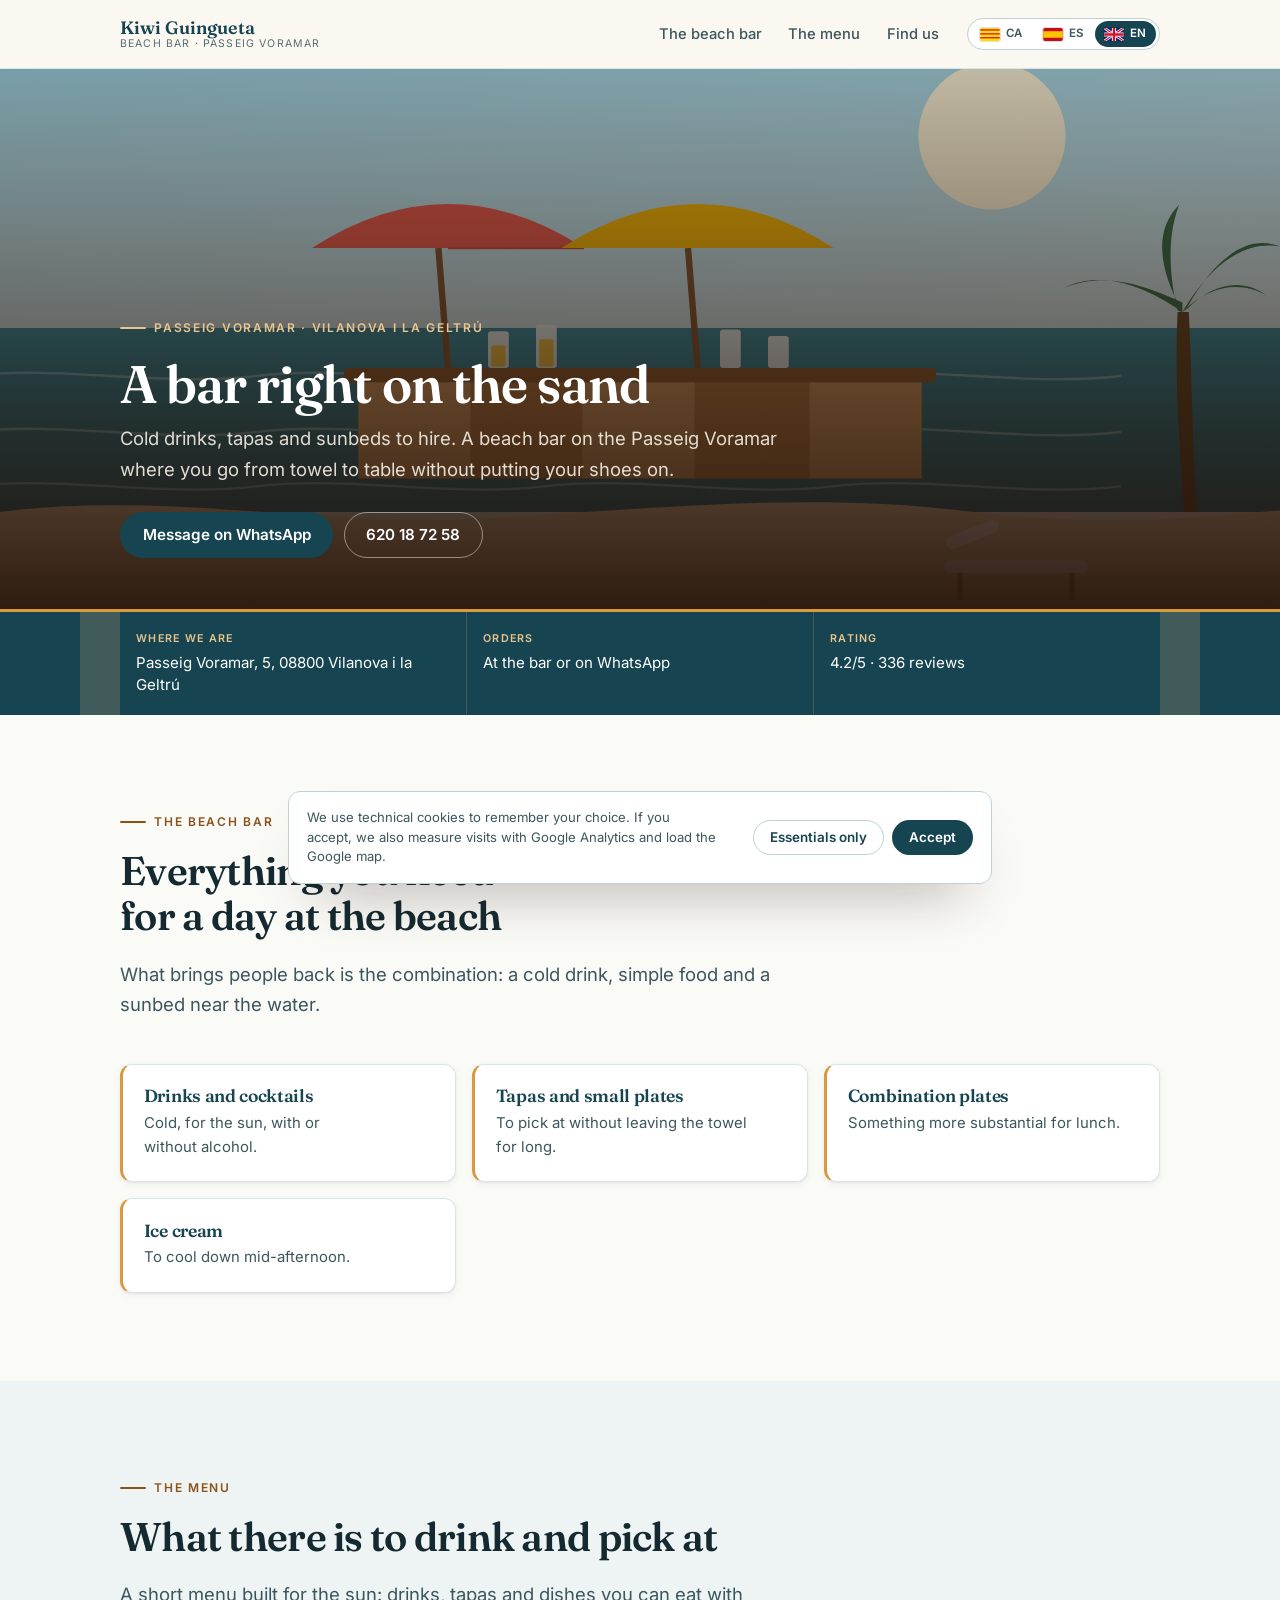
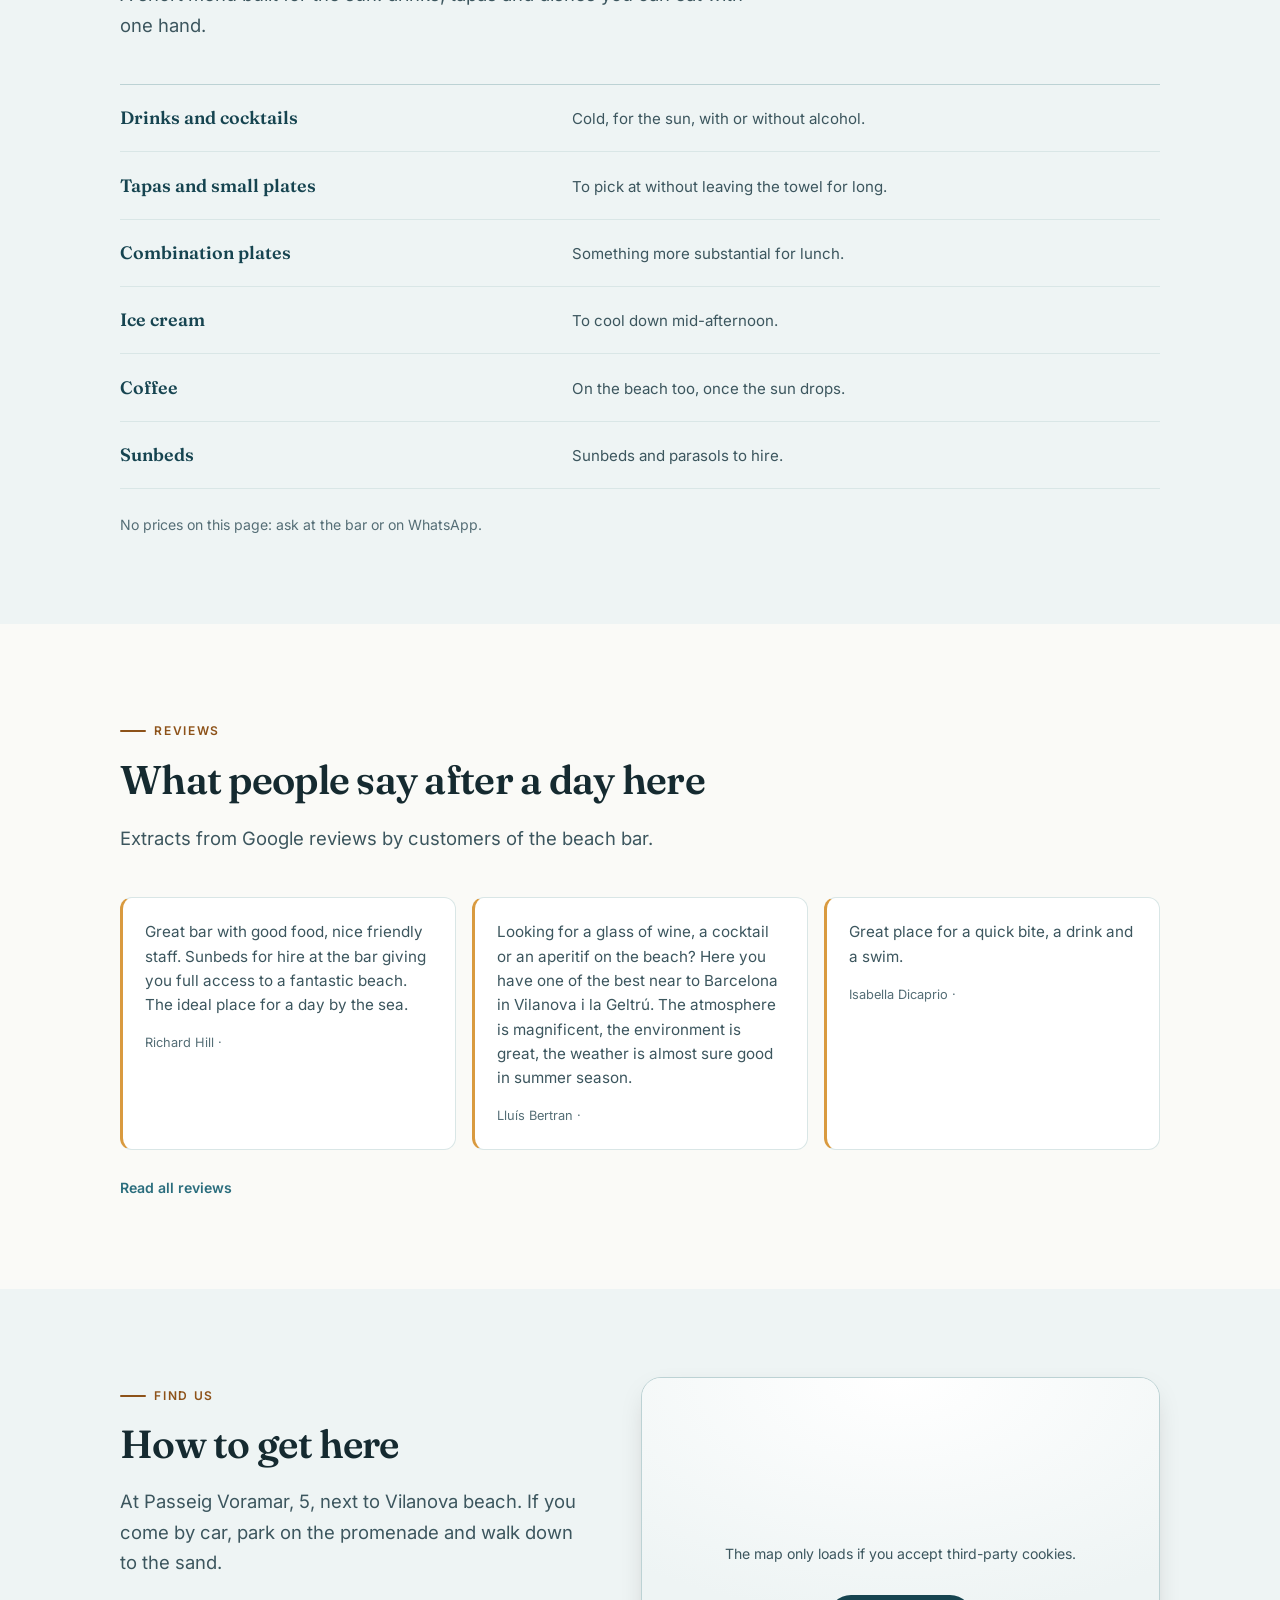
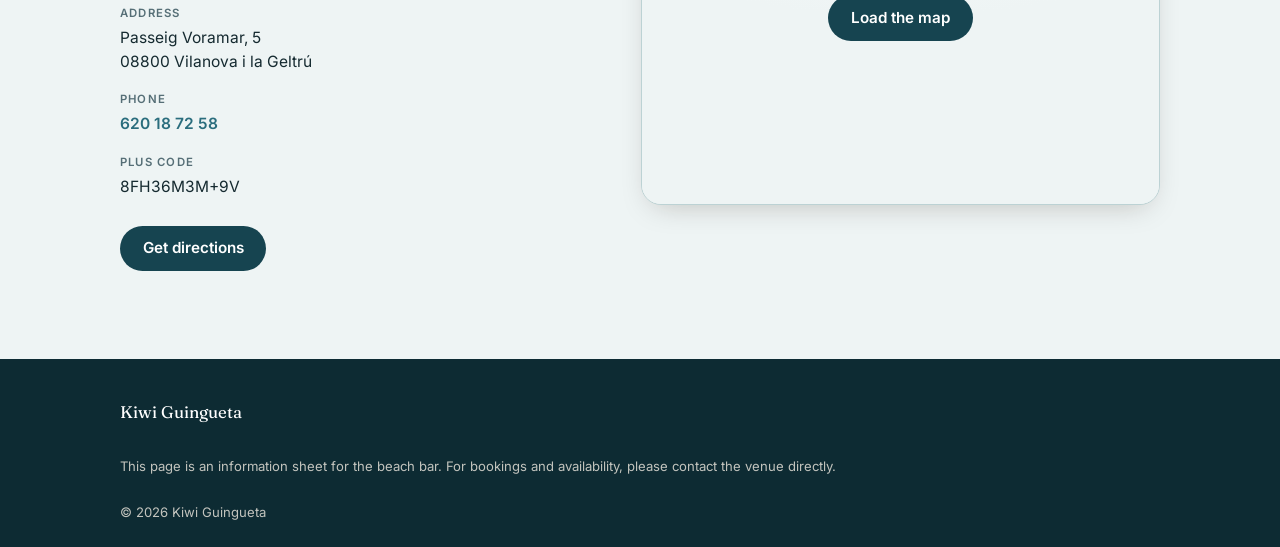
==== commit b701493d: "Rebuild on the current stack: shared components, subdomain URLs, S3 deploy" ====
--- a/en/index.html
+++ b/en/index.html
@@ -1,57 +1,67 @@
 <!DOCTYPE html>
-<html lang="en-GB" dir="ltr">
+<html lang="en" dir="ltr">
 <head>
 <meta charset="utf-8">
-<meta name="viewport" content="width=device-width, initial-scale=1, viewport-fit=cover">
-<title>Kiwi Guingueta — Beach Bar in Vilanova i la Geltrú</title>
-<meta name="description" content="Kiwi Guingueta, a beach bar on the Passeig Voramar in Vilanova i la Geltrú. Cocktails, wine, good food, sunbeds and direct beach access. Open daily 10:00–00:00.">
-<meta name="theme-color" content="#0b3a4a">
-<meta name="format-detection" content="telephone=no">
-
-<link rel="canonical" href="https://yourdataweb.github.io/kiwi-guingueta/en/">
-<link rel="alternate" hreflang="es" href="https://yourdataweb.github.io/kiwi-guingueta/">
-<link rel="alternate" hreflang="en" href="https://yourdataweb.github.io/kiwi-guingueta/en/">
-<link rel="alternate" hreflang="x-default" href="https://yourdataweb.github.io/kiwi-guingueta/">
-
-<meta property="og:type" content="business.business">
+<meta name="viewport" content="width=device-width, initial-scale=1">
+<title>Kiwi Guingueta · Beach bar on the Passeig Voramar</title>
+<meta name="description" content="Beach bar at Passeig Voramar, 5, Vilanova i la Geltrú, right by the sand. Drinks, tapas and sunbeds for a day on the beach. Phone: 620 18 72 58.">
+<meta name="theme-color" content="#3b2416">
+<meta name="robots" content="index, follow">
+<link rel="canonical" href="https://kiwi-guingueta.vilanovailageltru.info/en/">
+<meta property="og:type" content="website">
 <meta property="og:site_name" content="Kiwi Guingueta">
-<meta property="og:title" content="Kiwi Guingueta — Beach Bar in Vilanova i la Geltrú">
-<meta property="og:description" content="Cocktails, wine and good food right on the beach. Sunbeds for hire, direct beach access, open daily 10:00–00:00.">
-<meta property="og:image" content="https://yourdataweb.github.io/kiwi-guingueta/assets/photos/og.png">
-<meta property="og:image:width" content="1200">
-<meta property="og:image:height" content="630">
-<meta property="og:image:alt" content="Illustration of the Kiwi Guingueta beach terrace at sunset">
-<meta property="og:url" content="https://yourdataweb.github.io/kiwi-guingueta/en/">
+<meta property="og:title" content="Kiwi Guingueta · Beach bar on the Passeig Voramar">
+<meta property="og:description" content="Beach bar at Passeig Voramar, 5, Vilanova i la Geltrú, right by the sand. Drinks, tapas and sunbeds for a day on the beach. Phone: 620 18 72 58.">
 <meta property="og:locale" content="en_GB">
-<meta property="og:locale:alternate" content="es_ES">
+<meta property="og:url" content="https://kiwi-guingueta.vilanovailageltru.info/en/">
+<meta property="og:image" content="https://kiwi-guingueta.vilanovailageltru.info/assets/img/og-image.jpg">
 <meta name="twitter:card" content="summary_large_image">
-<meta name="twitter:title" content="Kiwi Guingueta — Beach Bar in Vilanova i la Geltrú">
-<meta name="twitter:description" content="Cocktails, wine and good food right on the beach. Sunbeds for hire, direct beach access, open daily 10:00–00:00.">
-<meta name="twitter:image" content="https://yourdataweb.github.io/kiwi-guingueta/assets/photos/og.png">
-
-<link rel="icon" href="../assets/photos/favicon.svg" type="image/svg+xml">
-<link rel="apple-touch-icon" href="../assets/photos/apple-touch-icon.png">
-<link rel="manifest" href="../manifest.webmanifest">
-
-<link rel="preconnect" href="https://fonts.googleapis.com">
-<link rel="preconnect" href="https://fonts.gstatic.com" crossorigin>
-<link href="https://fonts.googleapis.com/css2?family=Fraunces:ital,opsz,wght@0,9..144,400;0,9..144,600;0,9..144,700;1,9..144,400&family=Inter:wght@400;500;600;700&display=swap" rel="stylesheet">
+
+<link rel="alternate" hreflang="ca-ES" href="https://kiwi-guingueta.vilanovailageltru.info/">
+
+<link rel="alternate" hreflang="es-ES" href="https://kiwi-guingueta.vilanovailageltru.info/es/">
+
+<link rel="alternate" hreflang="en-GB" href="https://kiwi-guingueta.vilanovailageltru.info/en/">
+
+<link rel="alternate" hreflang="x-default" href="https://kiwi-guingueta.vilanovailageltru.info/">
+
+<link rel="icon" href="../assets/img/favicon.svg" type="image/svg+xml">
+<link rel="manifest" href="../site.webmanifest">
+<link rel="preload" href="../assets/fonts/fraunces-latin.woff2" as="font" type="font/woff2" crossorigin>
+<link rel="preload" href="../assets/fonts/inter-latin.woff2" as="font" type="font/woff2" crossorigin>
+<link rel="stylesheet" href="../assets/css/components.css">
 <link rel="stylesheet" href="../assets/css/styles.css">
-
+<script>
+  (function () {
+    var ID='G-71LT2Q093H', KEY='cookie-consent-v1', accepted=false;
+    try { accepted = localStorage.getItem(KEY) === 'accepted'; } catch (e) {}
+    window.dataLayer = window.dataLayer || [];
+    window.gtag = function(){ window.dataLayer.push(arguments); };
+    gtag('js', new Date());
+    gtag('consent','default',{ad_storage:'denied',ad_user_data:'denied',ad_personalization:'denied',analytics_storage:'denied'});
+    function load(){ if(window.__gaLoaded) return; window.__gaLoaded=true;
+      var s=document.createElement('script'); s.async=true;
+      s.src='https://www.googletagmanager.com/gtag/js?id='+ID; document.head.appendChild(s); gtag('config',ID); }
+    function grant(){ load(); gtag('consent','update',{ad_storage:'granted',ad_user_data:'granted',ad_personalization:'granted',analytics_storage:'granted'}); }
+    window.__analyticsConsent=function(ok){ try{localStorage.setItem(KEY, ok?'accepted':'essential');}catch(e){}
+      if(ok) grant(); };
+    if (accepted) grant();
+  })();
+</script>
 <script type="application/ld+json">{
   "@context": "https://schema.org",
   "@type": "BarOrPub",
-  "@id": "https://yourdataweb.github.io/kiwi-guingueta/en/",
+  "@id": "https://kiwi-guingueta.vilanovailageltru.info/#business",
   "name": "Kiwi Guingueta",
-  "url": "https://yourdataweb.github.io/kiwi-guingueta/en/",
-  "image": "https://yourdataweb.github.io/kiwi-guingueta/assets/photos/og.png",
-  "description": "Kiwi Guingueta, a beach bar on the Passeig Voramar in Vilanova i la Geltrú. Cocktails, wine, good food, sunbeds and direct beach access. Open daily 10:00–00:00.",
+  "url": "https://kiwi-guingueta.vilanovailageltru.info",
+  "image": "https://kiwi-guingueta.vilanovailageltru.info/assets/img/og-image.jpg",
+  "telephone": "+34 620 18 72 58",
   "address": {
     "@type": "PostalAddress",
     "streetAddress": "Passeig Voramar, 5",
+    "postalCode": "08800",
     "addressLocality": "Vilanova i la Geltrú",
     "addressRegion": "Barcelona",
-    "postalCode": "08800",
     "addressCountry": "ES"
   },
   "geo": {
@@ -59,434 +69,203 @@
     "latitude": 41.2033767,
     "longitude": 1.6846683
   },
-  "telephone": "+34 620 18 72 58",
-  "inLanguage": "en-GB",
-  "priceRange": "€10–20",
-  "currenciesAccepted": "EUR",
-  "paymentAccepted": "Cash, Credit Card, Debit Card, Contactless",
-  "servesCuisine": "Bar food",
+  "hasMap": "https://maps.google.com/?cid=9357870784461133312",
+  "inLanguage": "en",
+  "acceptsReservations": "https://schema.org/True",
   "aggregateRating": {
     "@type": "AggregateRating",
     "ratingValue": 4.2,
     "reviewCount": 336,
     "bestRating": 5,
     "worstRating": 1
-  },
-  "openingHoursSpecification": [
-    {
-      "@type": "OpeningHoursSpecification",
-      "dayOfWeek": [
-        "Monday",
-        "Tuesday",
-        "Wednesday",
-        "Thursday",
-        "Friday",
-        "Saturday",
-        "Sunday"
-      ],
-      "opens": "10:00",
-      "closes": "00:00"
-    }
-  ],
-  "hasMap": "https://maps.google.com/?cid=9357870784461133312",
-  "sameAs": [
-    "https://maps.google.com/?cid=9357870784461133312"
-  ],
-  "acceptsReservations": true,
-  "publicAccess": true,
-  "isAccessibleForFree": false,
-  "smokingAllowed": false,
-  "petsAllowed": true
+  }
 }</script>
 </head>
 <body>
-
-<a class="skip" href="#main">Skip to content</a>
-
-<header class="site-header" id="top">
-  <div class="wrap header-inner">
-    <a class="brand" href="../index.html" aria-label="Kiwi Guingueta — home">
-      <span class="brand-mark" aria-hidden="true">
-        <svg viewBox="0 0 32 32" width="32" height="32" focusable="false">
-          <circle cx="16" cy="16" r="15" fill="#0b3a4a"/>
-          <circle cx="16" cy="16" r="10.5" fill="#8fd18a"/>
-          <circle cx="16" cy="16" r="4" fill="#f4f1e6"/>
-          <g fill="#123f2b">
-            <ellipse cx="16" cy="16" rx=".85" ry="1.4"/>
-            <ellipse cx="16" cy="16" rx=".85" ry="1.4" transform="rotate(45 16 16)"/>
-            <ellipse cx="16" cy="16" rx=".85" ry="1.4" transform="rotate(90 16 16)"/>
-            <ellipse cx="16" cy="16" rx=".85" ry="1.4" transform="rotate(135 16 16)"/>
-          </g>
-        </svg>
-      </span>
-      <span class="brand-text">
-        <span class="brand-name">Kiwi Guingueta</span>
-        <span class="brand-sub">Beach bar · Vilanova i la Geltrú</span>
-      </span>
+<a class="skip-link" href="#main">Skip to main content</a>
+
+<header class="header">
+  <div class="wrap header__inner">
+    <a class="brand" href="../">
+      <span class="brand__name">Kiwi Guingueta</span>
+      <span class="brand__sub">Beach bar · Passeig Voramar</span>
     </a>
-
-    <nav class="nav" aria-label="Main navigation">
-      <a href="#about">About</a>
-      <a href="#highlights">What&#39;s here</a>
-      <a href="#reviews">Reviews</a>
-      <a href="#visit">Visit</a>
+    <nav class="nav" id="site-nav" data-open="false" aria-label="Main navigation">
+      <a href="#tostados">The beach bar</a>
+      <a href="#carta">The menu</a>
+      <a href="#visitanos">Find us</a>
     </nav>
-
-    <div class="header-tools">
-
-      <ul class="social-bar social-bar--header" aria-label="Social media">
-        <a class="social-link" href="https://maps.google.com/?cid=9357870784461133312" target="_blank" rel="noopener noreferrer me"
-           aria-label="Google (opens in a new tab)">
-          <svg viewBox="0 0 24 24" width="18" height="18" aria-hidden="true" focusable="false"><path fill="currentColor" d="M21.35 11.1H12v2.9h5.35c-.25 1.35-1.7 3.95-5.35 3.95A5.95 5.95 0 0 1 6 12a5.95 5.95 0 0 1 6-5.95c1.7 0 2.85.72 3.5 1.34l2.4-2.31C16.35 3.6 14.4 2.7 12 2.7A9.3 9.3 0 0 0 2.7 12 9.3 9.3 0 0 0 12 21.3c5.35 0 8.9-3.76 8.9-9.05 0-.6-.07-1.06-.15-1.15Z"/></svg>
+    <div class="header__tools">
+      <nav class="langs" aria-label="Change language">
+        
+        <a class="langs__link" href="../" hreflang="ca" lang="ca">
+          <span class="langs__flag" aria-hidden="true"><svg viewBox="0 0 24 16"><rect width="24" height="16" fill="#fcdd09"/><g fill="#da121a"><rect y="1.6" width="24" height="1.6"/><rect y="6.4" width="24" height="1.6"/><rect y="11.2" width="24" height="1.6"/></g></svg></span>
+          <span class="langs__code">ca</span>
+          <span class="sr-only">Català</span>
         </a>
-      </ul>
-
-      <div class="lang-switch lang-switch--header" role="group" aria-label="Change language">
-        <a href="../index.html" class="lang-opt" lang="es" hreflang="es"
-           aria-label="View this page in Spanish">ES</a>
-        <span class="lang-sep" aria-hidden="true">/</span>
-        <a href="index.html" class="lang-opt is-active" lang="en" hreflang="en"
-           aria-label="View this page in English" aria-current="true">EN</a>
-      </div>
-      <button class="nav-toggle" type="button" aria-expanded="false" aria-controls="mobile-nav"
-              aria-label="Open menu" data-label-open="Open menu" data-label-close="Close menu">
-        <span></span><span></span><span></span>
+        
+        <a class="langs__link" href="../es/" hreflang="es" lang="es">
+          <span class="langs__flag" aria-hidden="true"><svg viewBox="0 0 24 16"><rect width="24" height="16" fill="#c60b1e"/><rect y="4" width="24" height="8" fill="#ffc400"/></svg></span>
+          <span class="langs__code">es</span>
+          <span class="sr-only">Español</span>
+        </a>
+        
+        <a class="langs__link" href="../en/" hreflang="en" lang="en" aria-current="true">
+          <span class="langs__flag" aria-hidden="true"><svg viewBox="0 0 24 16"><rect width="24" height="16" fill="#00247d"/><path d="M0 0 24 16M24 0 0 16" stroke="#fff" stroke-width="3.2"/><path d="M0 0 24 16M24 0 0 16" stroke="#cf142b" stroke-width="1.6"/><path d="M12 0v16M0 8h24" stroke="#fff" stroke-width="5.2"/><path d="M12 0v16M0 8h24" stroke="#cf142b" stroke-width="3"/></svg></span>
+          <span class="langs__code">en</span>
+          <span class="sr-only">English</span>
+        </a>
+        
+      </nav>
+      <button class="nav-toggle" type="button" aria-expanded="false" aria-controls="site-nav" aria-label="Open navigation menu">
+        <svg viewBox="0 0 24 24" width="22" height="22" fill="none" stroke="currentColor" stroke-width="2" stroke-linecap="round" aria-hidden="true"><path d="M4 7h16M4 12h16M4 17h16"/></svg>
       </button>
     </div>
-  </div>
-
-  <div class="mobile-nav" id="mobile-nav" hidden>
-    <nav aria-label="Main navigation">
-      <a href="#about">About</a>
-      <a href="#highlights">What&#39;s here</a>
-      <a href="#reviews">Reviews</a>
-      <a href="#visit">Visit</a>
-    </nav>
-
-      <ul class="social-bar social-bar--mobile" aria-label="Social media">
-        <a class="social-link" href="https://maps.google.com/?cid=9357870784461133312" target="_blank" rel="noopener noreferrer me"
-           aria-label="Google (opens in a new tab)">
-          <svg viewBox="0 0 24 24" width="18" height="18" aria-hidden="true" focusable="false"><path fill="currentColor" d="M21.35 11.1H12v2.9h5.35c-.25 1.35-1.7 3.95-5.35 3.95A5.95 5.95 0 0 1 6 12a5.95 5.95 0 0 1 6-5.95c1.7 0 2.85.72 3.5 1.34l2.4-2.31C16.35 3.6 14.4 2.7 12 2.7A9.3 9.3 0 0 0 2.7 12 9.3 9.3 0 0 0 12 21.3c5.35 0 8.9-3.76 8.9-9.05 0-.6-.07-1.06-.15-1.15Z"/></svg>
-        </a>
-      </ul>
-
-      <div class="lang-switch lang-switch--mobile" role="group" aria-label="Change language">
-        <a href="../index.html" class="lang-opt" lang="es" hreflang="es"
-           aria-label="View this page in Spanish">ES</a>
-        <span class="lang-sep" aria-hidden="true">/</span>
-        <a href="index.html" class="lang-opt is-active" lang="en" hreflang="en"
-           aria-label="View this page in English" aria-current="true">EN</a>
-      </div>
   </div>
 </header>
 
 <main id="main">
-
   <section class="hero" aria-labelledby="hero-title">
-    <div class="hero-media" aria-hidden="true">
-      <img src="../assets/photos/poster.svg" alt="" width="1600" height="900" fetchpriority="high" decoding="async">
-      <div class="hero-scrim"></div>
-    </div>
-
-    <div class="wrap hero-inner">
-      <p class="hero-eyebrow">
-        <span class="dot" id="status-dot" aria-hidden="true"></span>
-        <span id="open-status" data-open-template="Open now · until {close}" data-closed-template="Closed · opens {open}" data-today-label="Today">Open daily · 10:00 – 00:00</span>
-      </p>
-
-      <h1 id="hero-title">Feet in the sand,<br>drink in hand.</h1>
-      <p class="hero-lede">A little beach bar on the Passeig Voramar, where the terrace ends and the Mediterranean begins. Cold drinks, good food, sunbeds, and nowhere to be.</p>
-
-      <div class="hero-actions">
-        <a class="btn btn-primary" href="#visit">Find us</a>
-        <a class="btn btn-ghost" href="https://wa.me/34620187258?text=Hola!%20Quer%C3%ADa%20preguntar%20por%20Kiwi%20Guingueta%20%F0%9F%99%82" target="_blank" rel="noopener noreferrer"><svg viewBox="0 0 24 24" width="20" height="20" aria-hidden="true" focusable="false"><path fill="currentColor" d="M12.04 2C6.58 2 2.13 6.45 2.13 11.91c0 1.75.46 3.45 1.32 4.95L2 22l5.25-1.38a9.9 9.9 0 0 0 4.79 1.22h.01c5.46 0 9.91-4.45 9.91-9.91S17.5 2 12.04 2Zm0 18.15h-.01a8.2 8.2 0 0 1-4.19-1.15l-.3-.18-3.12.82.83-3.04-.2-.31a8.19 8.19 0 0 1-1.26-4.38c0-4.54 3.7-8.24 8.25-8.24 2.2 0 4.27.86 5.83 2.42a8.2 8.2 0 0 1 2.41 5.83c0 4.54-3.7 8.23-8.24 8.23Zm4.52-6.16c-.25-.12-1.47-.72-1.69-.81-.23-.08-.39-.12-.56.13-.16.24-.64.8-.79.97-.14.16-.29.19-.54.06-.25-.12-1.05-.39-1.99-1.23-.74-.66-1.23-1.47-1.38-1.72-.14-.25-.01-.38.11-.51.11-.11.25-.29.37-.43.12-.14.16-.25.25-.41.08-.17.04-.31-.02-.43-.06-.12-.56-1.34-.76-1.84-.2-.48-.4-.42-.56-.43h-.47c-.17 0-.43.06-.66.31-.23.25-.87.85-.87 2.07s.89 2.4 1.02 2.56c.12.17 1.75 2.67 4.25 3.74.59.26 1.05.41 1.41.52.59.19 1.13.16 1.56.1.48-.07 1.47-.6 1.68-1.18.21-.58.21-1.07.14-1.18-.06-.1-.22-.16-.47-.28Z"/></svg>WhatsApp<span class="sr-only"> (opens in a new tab)</span></a>
-      </div>
-
-      <ul class="hero-stats" aria-label="At a glance">
-        <li>
-          <span class="stat-value">4.2</span>
-          <span class="stat-label">out of 5 on Google</span>
-        </li>
-        <li>
-          <span class="stat-value">336</span>
-          <span class="stat-label">Google reviews</span>
-        </li>
-        <li>
-          <span class="stat-value">€10–20</span>
-          <span class="stat-label">per person</span>
-        </li>
+    <img class="hero__art" src="../assets/img/poster.svg" alt="" width="1600" height="900" fetchpriority="high" decoding="async" aria-hidden="true">
+    <div class="wrap hero__body">
+      <p class="eyebrow">Passeig Voramar · Vilanova i la Geltrú</p>
+      <h1 id="hero-title">A bar right on the sand</h1>
+      <p class="hero__lede">Cold drinks, tapas and sunbeds to hire. A beach bar on the Passeig Voramar where you go from towel to table without putting your shoes on.</p>
+      <div class="hero__actions">
+        
+        <a class="btn btn--primary" href="https://wa.me/34620187258" target="_blank" rel="noopener">Message on WhatsApp</a>
+        
+        <a class="btn btn--ghost" href="tel:+34 620 18 72 58">620 18 72 58</a>
+      </div>
+    </div>
+  </section>
+
+  <section class="strip" aria-label="Practical information">
+    <div class="wrap strip__grid">
+      <div><span class="strip__k">Where we are</span><span class="strip__v">Passeig Voramar, 5, 08800 Vilanova i la Geltrú</span></div>
+      <div><span class="strip__k">Orders</span><span class="strip__v">At the bar or on WhatsApp</span></div>
+      <div><span class="strip__k">Rating</span><span class="strip__v">4.2/5 · 336 reviews</span></div>
+    </div>
+  </section>
+
+  <section class="section roast" id="tostados" aria-labelledby="roast-title">
+    <div class="wrap">
+      <div class="head reveal">
+        <p class="eyebrow">The beach bar</p>
+        <h2 id="roast-title">Everything you need for a day at the beach</h2>
+        <p class="lead">What brings people back is the combination: a cold drink, simple food and a sunbed near the water.</p>
+      </div>
+      <ul class="roastgrid">
+        
+        <li class="bean reveal"><h3>Drinks and cocktails</h3><p>Cold, for the sun, with or without alcohol.</p></li>
+        
+        <li class="bean reveal"><h3>Tapas and small plates</h3><p>To pick at without leaving the towel for long.</p></li>
+        
+        <li class="bean reveal"><h3>Combination plates</h3><p>Something more substantial for lunch.</p></li>
+        
+        <li class="bean reveal"><h3>Ice cream</h3><p>To cool down mid-afternoon.</p></li>
+        
       </ul>
     </div>
   </section>
 
-  <section class="section about" id="about" aria-labelledby="about-title">
-    <div class="wrap about-grid">
-      <div class="about-copy">
-        <p class="eyebrow">The place</p>
-        <h2 id="about-title">A guingueta is a small bar by the water.<br>This one is ours.</h2>
-        <p>Step off the Passeig Voramar and the pavement turns to sand. Kiwi Guingueta sits right where the beach begins — a thatched-roof bar with a terrace, a few sunbeds for hire, and a line of sight straight out to sea.</p>
-        <p>Come for a coffee in the morning, stay for a long lunch, and let the afternoon turn into cocktails. Children run about, dogs are welcome, and nobody hurries you along.</p>
-        <p class="about-note">Open every day, 10:00 until midnight.</p>
-      </div>
-
-      <div class="about-card">
-        <div class="about-card-media">
-          <img src="../assets/photos/poster.svg" alt="Illustration of the Kiwi Guingueta beach terrace at sunset" width="800" height="600" loading="lazy" decoding="async">
+  <section class="section section--tint carta" id="carta" aria-labelledby="carta-title">
+    <div class="wrap">
+      <div class="head reveal">
+        <p class="eyebrow">The menu</p>
+        <h2 id="carta-title">What there is to drink and pick at</h2>
+        <p class="lead">A short menu built for the sun: drinks, tapas and dishes you can eat with one hand.</p>
+      </div>
+      <dl class="pricelist">
+        
+        <div class="pricelist__row reveal"><dt>Drinks and cocktails</dt><dd>Cold, for the sun, with or without alcohol.</dd></div>
+        
+        <div class="pricelist__row reveal"><dt>Tapas and small plates</dt><dd>To pick at without leaving the towel for long.</dd></div>
+        
+        <div class="pricelist__row reveal"><dt>Combination plates</dt><dd>Something more substantial for lunch.</dd></div>
+        
+        <div class="pricelist__row reveal"><dt>Ice cream</dt><dd>To cool down mid-afternoon.</dd></div>
+        
+        <div class="pricelist__row reveal"><dt>Coffee</dt><dd>On the beach too, once the sun drops.</dd></div>
+        
+        <div class="pricelist__row reveal"><dt>Sunbeds</dt><dd>Sunbeds and parasols to hire.</dd></div>
+        
+      </dl>
+      <p class="note">No prices on this page: ask at the bar or on WhatsApp.</p>
+    </div>
+  </section>
+
+  <section class="section guestvoices" id="reviews" aria-labelledby="reviews-title">
+    <div class="wrap">
+      <div class="head reveal">
+        <p class="eyebrow">Reviews</p>
+        <h2 id="reviews-title">What people say after a day here</h2>
+        <p class="lead">Extracts from Google reviews by customers of the beach bar.</p>
+      </div>
+      <div class="quotes">
+        
+        <figure class="quote reveal">
+          <blockquote><p>Great bar with good food, nice friendly staff. Sunbeds for hire at the bar giving you full access to a fantastic beach. The ideal place for a day by the sea.</p></blockquote>
+          <figcaption>Richard Hill · </figcaption>
+        </figure>
+        
+        <figure class="quote reveal">
+          <blockquote><p>Looking for a glass of wine, a cocktail or an aperitif on the beach? Here you have one of the best near to Barcelona in Vilanova i la Geltrú. The atmosphere is magnificent, the environment is great, the weather is almost sure good in summer season.</p></blockquote>
+          <figcaption>Lluís Bertran · </figcaption>
+        </figure>
+        
+        <figure class="quote reveal">
+          <blockquote><p>Great place for a quick bite, a drink and a swim.</p></blockquote>
+          <figcaption>Isabella Dicaprio · </figcaption>
+        </figure>
+        
+      </div>
+      <a class="morelink" href="https://www.google.com/maps/place//data=!4m4!3m3!1s0x12a38777b29d42bb:0x81ddd5e5f9cfd600!9m1!1b1" target="_blank" rel="noopener">Read all reviews</a>
+    </div>
+  </section>
+
+  <section class="section section--tint location" id="visitanos" aria-labelledby="visit-title">
+    <div class="wrap visit">
+      <div class="reveal">
+        <p class="eyebrow">Find us</p>
+        <h2 id="visit-title">How to get here</h2>
+        <p class="lead">At Passeig Voramar, 5, next to Vilanova beach. If you come by car, park on the promenade and walk down to the sand.</p>
+        <dl class="visitlist">
+          <div><dt>Address</dt><dd>Passeig Voramar, 5<br>08800 Vilanova i la Geltrú</dd></div>
+          <div><dt>Phone</dt><dd><a href="tel:+34 620 18 72 58">620 18 72 58</a></dd></div>
+          <div><dt>Plus Code</dt><dd>8FH36M3M+9V</dd></div>
+        </dl>
+        <div class="visit__actions">
+          <a class="btn btn--primary" href="https://www.google.com/maps/dir/?api=1&amp;destination=41.2033767,1.6846683" target="_blank" rel="noopener">Get directions</a>
         </div>
-        <dl class="about-facts">
-          <div>
-            <dt>Address</dt>
-            <dd>Passeig Voramar, 5<br>08800 Vilanova i la Geltrú</dd>
-          </div>
-          <div>
-            <dt>Phone</dt>
-            <dd><a href="tel:+34620187258">620 18 72 58</a></dd>
-          </div>
-          <div>
-            <dt>Hours</dt>
-            <dd>Daily, 10:00 – 00:00</dd>
-          </div>
-        </dl>
-      </div>
-    </div>
-  </section>
-
-  <section class="section highlights" id="highlights" aria-labelledby="highlights-title">
-    <div class="wrap">
-      <p class="eyebrow">What&#39;s here</p>
-      <h2 id="highlights-title">Everything you need for a day by the sea</h2>
-
-      <ul class="feature-grid">
-        <li class="feature">
-          <span class="feature-icon" data-icon="umbrella" aria-hidden="true"></span>
-          <h3>Seafront terrace</h3><p>Tables on the sand, shade overhead, sea in front.</p>
-        </li>
-        <li class="feature">
-          <span class="feature-icon" data-icon="sunbed" aria-hidden="true"></span>
-          <h3>Sunbeds for hire</h3><p>Rent a bed at the bar and get full access to the beach.</p>
-        </li>
-        <li class="feature">
-          <span class="feature-icon" data-icon="cocktail" aria-hidden="true"></span>
-          <h3>Cocktails &amp; wine</h3><p>Beer, wine and cocktails, mixed the way you like them.</p>
-        </li>
-        <li class="feature">
-          <span class="feature-icon" data-icon="music" aria-hidden="true"></span>
-          <h3>Live music</h3><p>Now and then, someone brings a guitar.</p>
-        </li>
-        <li class="feature">
-          <span class="feature-icon" data-icon="dog" aria-hidden="true"></span>
-          <h3>Dog friendly</h3><p>Bring the dog. Bring the children too.</p>
-        </li>
-        <li class="feature">
-          <span class="feature-icon" data-icon="group" aria-hidden="true"></span>
-          <h3>Good for groups</h3><p>Room to spread out, and a table big enough.</p>
-        </li>
-      </ul>
-
-      <div class="feature-columns"><div class="cap-inner">
-        <div class="cap-group">
-          <h4>Service</h4>
-          <ul class="cap-list"><li class="cap is-yes"><svg viewBox="0 0 24 24" fill="none" stroke="currentColor" stroke-width="2.4" stroke-linecap="round" stroke-linejoin="round" aria-hidden="true"><path d="m4 12.5 5 5L20 6.5"/></svg><span>Outdoor seating</span></li><li class="cap is-yes"><svg viewBox="0 0 24 24" fill="none" stroke="currentColor" stroke-width="2.4" stroke-linecap="round" stroke-linejoin="round" aria-hidden="true"><path d="m4 12.5 5 5L20 6.5"/></svg><span>Dine-in</span></li><li class="cap is-yes"><svg viewBox="0 0 24 24" fill="none" stroke="currentColor" stroke-width="2.4" stroke-linecap="round" stroke-linejoin="round" aria-hidden="true"><path d="m4 12.5 5 5L20 6.5"/></svg><span>Takeaway</span></li><li class="cap is-no"><svg viewBox="0 0 24 24" fill="none" stroke="currentColor" stroke-width="2.2" stroke-linecap="round" aria-hidden="true"><path d="m5 5 14 14M19 5 5 19"/></svg><span>Delivery</span></li><li class="cap is-yes"><svg viewBox="0 0 24 24" fill="none" stroke="currentColor" stroke-width="2.4" stroke-linecap="round" stroke-linejoin="round" aria-hidden="true"><path d="m4 12.5 5 5L20 6.5"/></svg><span>Reservable</span></li></ul>
-        </div>
-        <div class="cap-group">
-          <h4>Food &amp; drink</h4>
-          <ul class="cap-list"><li class="cap is-yes"><svg viewBox="0 0 24 24" fill="none" stroke="currentColor" stroke-width="2.4" stroke-linecap="round" stroke-linejoin="round" aria-hidden="true"><path d="m4 12.5 5 5L20 6.5"/></svg><span>Beer</span></li><li class="cap is-yes"><svg viewBox="0 0 24 24" fill="none" stroke="currentColor" stroke-width="2.4" stroke-linecap="round" stroke-linejoin="round" aria-hidden="true"><path d="m4 12.5 5 5L20 6.5"/></svg><span>Wine</span></li><li class="cap is-yes"><svg viewBox="0 0 24 24" fill="none" stroke="currentColor" stroke-width="2.4" stroke-linecap="round" stroke-linejoin="round" aria-hidden="true"><path d="m4 12.5 5 5L20 6.5"/></svg><span>Cocktails</span></li></ul>
-        </div>
-        <div class="cap-group">
-          <h4>Atmosphere</h4>
-          <ul class="cap-list"><li class="cap is-yes"><svg viewBox="0 0 24 24" fill="none" stroke="currentColor" stroke-width="2.4" stroke-linecap="round" stroke-linejoin="round" aria-hidden="true"><path d="m4 12.5 5 5L20 6.5"/></svg><span>Good for children</span></li><li class="cap is-yes"><svg viewBox="0 0 24 24" fill="none" stroke="currentColor" stroke-width="2.4" stroke-linecap="round" stroke-linejoin="round" aria-hidden="true"><path d="m4 12.5 5 5L20 6.5"/></svg><span>Allows dogs</span></li><li class="cap is-yes"><svg viewBox="0 0 24 24" fill="none" stroke="currentColor" stroke-width="2.4" stroke-linecap="round" stroke-linejoin="round" aria-hidden="true"><path d="m4 12.5 5 5L20 6.5"/></svg><span>Good for groups</span></li></ul>
-        </div>
-        <div class="cap-group">
-          <h4>Amenities</h4>
-          <ul class="cap-list"><li class="cap is-yes"><svg viewBox="0 0 24 24" fill="none" stroke="currentColor" stroke-width="2.4" stroke-linecap="round" stroke-linejoin="round" aria-hidden="true"><path d="m4 12.5 5 5L20 6.5"/></svg><span>Restroom</span></li></ul>
-        </div>
-        <div class="cap-group">
-          <h4>Parking</h4>
-          <ul class="cap-list"><li class="cap is-yes"><svg viewBox="0 0 24 24" fill="none" stroke="currentColor" stroke-width="2.4" stroke-linecap="round" stroke-linejoin="round" aria-hidden="true"><path d="m4 12.5 5 5L20 6.5"/></svg><span>Paid parking lot</span></li><li class="cap is-yes"><svg viewBox="0 0 24 24" fill="none" stroke="currentColor" stroke-width="2.4" stroke-linecap="round" stroke-linejoin="round" aria-hidden="true"><path d="m4 12.5 5 5L20 6.5"/></svg><span>Paid street parking</span></li></ul>
-        </div>
-        <div class="cap-group">
-          <h4>Accessibility</h4>
-          <ul class="cap-list"><li class="cap is-yes"><svg viewBox="0 0 24 24" fill="none" stroke="currentColor" stroke-width="2.4" stroke-linecap="round" stroke-linejoin="round" aria-hidden="true"><path d="m4 12.5 5 5L20 6.5"/></svg><span>Wheelchair-accessible entrance</span></li></ul>
-        </div>
-        <div class="cap-group">
-          <h4>Payments</h4>
-          <ul class="cap-list"><li class="cap is-yes"><svg viewBox="0 0 24 24" fill="none" stroke="currentColor" stroke-width="2.4" stroke-linecap="round" stroke-linejoin="round" aria-hidden="true"><path d="m4 12.5 5 5L20 6.5"/></svg><span>Credit cards</span></li><li class="cap is-yes"><svg viewBox="0 0 24 24" fill="none" stroke="currentColor" stroke-width="2.4" stroke-linecap="round" stroke-linejoin="round" aria-hidden="true"><path d="m4 12.5 5 5L20 6.5"/></svg><span>Debit cards</span></li><li class="cap is-yes"><svg viewBox="0 0 24 24" fill="none" stroke="currentColor" stroke-width="2.4" stroke-linecap="round" stroke-linejoin="round" aria-hidden="true"><path d="m4 12.5 5 5L20 6.5"/></svg><span>Contactless (NFC)</span></li></ul>
-        </div>
-      </div></div>
-    </div>
-  </section>
-
-  <section class="section reviews" id="reviews" aria-labelledby="reviews-title">
-    <div class="wrap">
-      <div class="reviews-head">
-        <div>
-          <p class="eyebrow">What people say</p>
-          <h2 id="reviews-title">From the people who&#39;ve been</h2>
-        </div>
-        <div class="rating-badge" role="img" aria-label="Rated 4.2 out of 5 from 336 Google reviews">
-          <span class="rating-star" aria-hidden="true">
-            <svg viewBox="0 0 24 24" width="56" height="56" focusable="false"><path fill="currentColor" d="m12 2.6 2.9 5.88 6.49.94-4.7 4.58 1.11 6.46L12 17.4l-5.8 3.06 1.1-6.46-4.69-4.58 6.49-.94L12 2.6Z"/></svg>
-          </span>
-          <span class="rating-body">
-            <span class="rating-value">4.2</span>
-            <span class="rating-meta"><span>336 reviews</span> on Google</span>
-          </span>
-        </div>
-      </div>
-
-      <ul class="review-grid" id="review-grid">
-        <li class="review">
-          <span class="review-stars" aria-label="4 / 5"><span class=""><svg viewBox="0 0 24 24" fill="currentColor" aria-hidden="true" focusable="false"><path d="m12 2.6 2.9 5.88 6.49.94-4.7 4.58 1.11 6.46L12 17.4l-5.8 3.06 1.1-6.46-4.69-4.58 6.49-.94L12 2.6Z"/></svg></span><span class=""><svg viewBox="0 0 24 24" fill="currentColor" aria-hidden="true" focusable="false"><path d="m12 2.6 2.9 5.88 6.49.94-4.7 4.58 1.11 6.46L12 17.4l-5.8 3.06 1.1-6.46-4.69-4.58 6.49-.94L12 2.6Z"/></svg></span><span class=""><svg viewBox="0 0 24 24" fill="currentColor" aria-hidden="true" focusable="false"><path d="m12 2.6 2.9 5.88 6.49.94-4.7 4.58 1.11 6.46L12 17.4l-5.8 3.06 1.1-6.46-4.69-4.58 6.49-.94L12 2.6Z"/></svg></span><span class=""><svg viewBox="0 0 24 24" fill="currentColor" aria-hidden="true" focusable="false"><path d="m12 2.6 2.9 5.88 6.49.94-4.7 4.58 1.11 6.46L12 17.4l-5.8 3.06 1.1-6.46-4.69-4.58 6.49-.94L12 2.6Z"/></svg></span><span class="is-empty"><svg viewBox="0 0 24 24" fill="currentColor" aria-hidden="true" focusable="false"><path d="m12 2.6 2.9 5.88 6.49.94-4.7 4.58 1.11 6.46L12 17.4l-5.8 3.06 1.1-6.46-4.69-4.58 6.49-.94L12 2.6Z"/></svg></span></span>
-          <blockquote><p lang="en">Looking for a glass of wine, a cocktail or an aperitif on the beach? Here you have one of the best near to Barcelona in Vilanova i la Geltrú. The atmosphere is magnificent, the environment is great, the weather is almost sure good in summer season.</p></blockquote>
-          <footer>
-            <span class="review-avatar">
-              <span class="review-avatar-fallback" aria-hidden="true">L</span><img src="https://lh3.googleusercontent.com/a-/ALV-UjU2xjh5vrW-izJhp_IkAuBeoobH85nsg_t8_k5hIe3dgCElUenV=s128-c0x00000000-cc-rp-mo-ba6" alt="" width="44" height="44" loading="lazy" decoding="async" referrerpolicy="no-referrer" onerror="this.remove()">
-            </span>
-            <span class="review-meta">
-              <strong>Lluís Bertran</strong>
-              <small>2 years ago</small>
-            </span>
-          </footer>
-        </li>
-        <li class="review">
-          <span class="review-stars" aria-label="5 / 5"><span class=""><svg viewBox="0 0 24 24" fill="currentColor" aria-hidden="true" focusable="false"><path d="m12 2.6 2.9 5.88 6.49.94-4.7 4.58 1.11 6.46L12 17.4l-5.8 3.06 1.1-6.46-4.69-4.58 6.49-.94L12 2.6Z"/></svg></span><span class=""><svg viewBox="0 0 24 24" fill="currentColor" aria-hidden="true" focusable="false"><path d="m12 2.6 2.9 5.88 6.49.94-4.7 4.58 1.11 6.46L12 17.4l-5.8 3.06 1.1-6.46-4.69-4.58 6.49-.94L12 2.6Z"/></svg></span><span class=""><svg viewBox="0 0 24 24" fill="currentColor" aria-hidden="true" focusable="false"><path d="m12 2.6 2.9 5.88 6.49.94-4.7 4.58 1.11 6.46L12 17.4l-5.8 3.06 1.1-6.46-4.69-4.58 6.49-.94L12 2.6Z"/></svg></span><span class=""><svg viewBox="0 0 24 24" fill="currentColor" aria-hidden="true" focusable="false"><path d="m12 2.6 2.9 5.88 6.49.94-4.7 4.58 1.11 6.46L12 17.4l-5.8 3.06 1.1-6.46-4.69-4.58 6.49-.94L12 2.6Z"/></svg></span><span class=""><svg viewBox="0 0 24 24" fill="currentColor" aria-hidden="true" focusable="false"><path d="m12 2.6 2.9 5.88 6.49.94-4.7 4.58 1.11 6.46L12 17.4l-5.8 3.06 1.1-6.46-4.69-4.58 6.49-.94L12 2.6Z"/></svg></span></span>
-          <blockquote><p lang="en">Great bar with good food, nice friendly staff. Sunbeds for hire at the bar giving you full access to a fantastic beach. The ideal place for a day by the sea.</p></blockquote>
-          <footer>
-            <span class="review-avatar">
-              <span class="review-avatar-fallback" aria-hidden="true">R</span><img src="https://lh3.googleusercontent.com/a/ACg8ocIvyeyfie8lDYaVrOGRAi7xHsCU13BPjVZGz5eMQ_7eLj-G2g=s128-c0x00000000-cc-rp-mo" alt="" width="44" height="44" loading="lazy" decoding="async" referrerpolicy="no-referrer" onerror="this.remove()">
-            </span>
-            <span class="review-meta">
-              <strong>Richard Hill</strong>
-              <small>a month ago</small>
-            </span>
-          </footer>
-        </li>
-        <li class="review">
-          <span class="review-stars" aria-label="5 / 5"><span class=""><svg viewBox="0 0 24 24" fill="currentColor" aria-hidden="true" focusable="false"><path d="m12 2.6 2.9 5.88 6.49.94-4.7 4.58 1.11 6.46L12 17.4l-5.8 3.06 1.1-6.46-4.69-4.58 6.49-.94L12 2.6Z"/></svg></span><span class=""><svg viewBox="0 0 24 24" fill="currentColor" aria-hidden="true" focusable="false"><path d="m12 2.6 2.9 5.88 6.49.94-4.7 4.58 1.11 6.46L12 17.4l-5.8 3.06 1.1-6.46-4.69-4.58 6.49-.94L12 2.6Z"/></svg></span><span class=""><svg viewBox="0 0 24 24" fill="currentColor" aria-hidden="true" focusable="false"><path d="m12 2.6 2.9 5.88 6.49.94-4.7 4.58 1.11 6.46L12 17.4l-5.8 3.06 1.1-6.46-4.69-4.58 6.49-.94L12 2.6Z"/></svg></span><span class=""><svg viewBox="0 0 24 24" fill="currentColor" aria-hidden="true" focusable="false"><path d="m12 2.6 2.9 5.88 6.49.94-4.7 4.58 1.11 6.46L12 17.4l-5.8 3.06 1.1-6.46-4.69-4.58 6.49-.94L12 2.6Z"/></svg></span><span class=""><svg viewBox="0 0 24 24" fill="currentColor" aria-hidden="true" focusable="false"><path d="m12 2.6 2.9 5.88 6.49.94-4.7 4.58 1.11 6.46L12 17.4l-5.8 3.06 1.1-6.46-4.69-4.58 6.49-.94L12 2.6Z"/></svg></span></span>
-          <blockquote><p lang="en">Super friendly and welcoming, good food and nice drinks, lovely place on the beach.</p></blockquote>
-          <footer>
-            <span class="review-avatar">
-              <span class="review-avatar-fallback" aria-hidden="true">F</span><img src="https://lh3.googleusercontent.com/a-/ALV-UjVt6qPtExmtMysM9TCQoSnLSSMAwkqezyevlgJxle-kPdHVXjDE=s128-c0x00000000-cc-rp-mo-ba4" alt="" width="44" height="44" loading="lazy" decoding="async" referrerpolicy="no-referrer" onerror="this.remove()">
-            </span>
-            <span class="review-meta">
-              <strong>Francine Howard</strong>
-              <small>2 years ago</small>
-            </span>
-          </footer>
-        </li></ul>
-
-      <p class="reviews-foot">
-        <a class="btn btn-outline" href="https://www.google.com/maps/place//data=!4m4!3m3!1s0x12a38777b29d42bb:0x81ddd5e5f9cfd600!9m1!1b1" target="_blank" rel="noopener noreferrer">Read all reviews on Google<span class="sr-only"> (opens in a new tab)</span></a>
-      </p>
-    </div>
-  </section>
-
-  <section class="section visit" id="visit" aria-labelledby="visit-title">
-    <div class="wrap visit-grid">
-      <div class="visit-copy">
-        <p class="eyebrow">Visit</p>
-        <h2 id="visit-title">Find us on the Passeig</h2>
-
-        <address class="visit-address">
-          Passeig Voramar, 5<br>
-          08800 Vilanova i la Geltrú<br>
-          Barcelona, Spain
-        </address>
-
-        <div class="contact-actions">
-          <a class="contact-btn" href="https://wa.me/34620187258?text=Hola!%20Quer%C3%ADa%20preguntar%20por%20Kiwi%20Guingueta%20%F0%9F%99%82" target="_blank" rel="noopener noreferrer" aria-label="Message Kiwi Guingueta on WhatsApp at 620 18 72 58">
-            <span class="contact-icon" aria-hidden="true"><svg viewBox="0 0 24 24" width="20" height="20" aria-hidden="true" focusable="false"><path fill="currentColor" d="M12.04 2C6.58 2 2.13 6.45 2.13 11.91c0 1.75.46 3.45 1.32 4.95L2 22l5.25-1.38a9.9 9.9 0 0 0 4.79 1.22h.01c5.46 0 9.91-4.45 9.91-9.91S17.5 2 12.04 2Zm0 18.15h-.01a8.2 8.2 0 0 1-4.19-1.15l-.3-.18-3.12.82.83-3.04-.2-.31a8.19 8.19 0 0 1-1.26-4.38c0-4.54 3.7-8.24 8.25-8.24 2.2 0 4.27.86 5.83 2.42a8.2 8.2 0 0 1 2.41 5.83c0 4.54-3.7 8.23-8.24 8.23Zm4.52-6.16c-.25-.12-1.47-.72-1.69-.81-.23-.08-.39-.12-.56.13-.16.24-.64.8-.79.97-.14.16-.29.19-.54.06-.25-.12-1.05-.39-1.99-1.23-.74-.66-1.23-1.47-1.38-1.72-.14-.25-.01-.38.11-.51.11-.11.25-.29.37-.43.12-.14.16-.25.25-.41.08-.17.04-.31-.02-.43-.06-.12-.56-1.34-.76-1.84-.2-.48-.4-.42-.56-.43h-.47c-.17 0-.43.06-.66.31-.23.25-.87.85-.87 2.07s.89 2.4 1.02 2.56c.12.17 1.75 2.67 4.25 3.74.59.26 1.05.41 1.41.52.59.19 1.13.16 1.56.1.48-.07 1.47-.6 1.68-1.18.21-.58.21-1.07.14-1.18-.06-.1-.22-.16-.47-.28Z"/></svg></span>
-            <span class="contact-text"><strong>WhatsApp</strong><small>620 18 72 58</small></span>
-          </a>
-
-          <a class="contact-btn" href="tel:+34620187258" aria-label="Call Kiwi Guingueta on 620 18 72 58">
-            <span class="contact-icon" aria-hidden="true">
-              <svg viewBox="0 0 24 24" width="22" height="22" focusable="false"><path fill="currentColor" d="M6.6 10.8a15.1 15.1 0 0 0 6.6 6.6l2.2-2.2c.3-.3.7-.4 1-.2 1.2.4 2.4.6 3.6.6.6 0 1 .4 1 1V20c0 .6-.4 1-1 1A17 17 0 0 1 3 4c0-.6.4-1 1-1h3.5c.6 0 1 .4 1 1 0 1.3.2 2.5.6 3.6.1.4 0 .8-.2 1l-2.3 2.2Z"/></svg>
-            </span>
-            <span class="contact-text"><strong>Call</strong><small>620 18 72 58</small></span>
-          </a>
-
-          <a class="contact-btn" href="https://www.google.com/maps/dir/?api=1&amp;destination=41.2033767,1.6846683&amp;destination_place_id=ChIJu0KdsneHoxIRANbP-eXV3YE" target="_blank" rel="noopener noreferrer">
-            <span class="contact-icon" aria-hidden="true">
-              <svg viewBox="0 0 24 24" width="22" height="22" focusable="false"><path fill="currentColor" d="M21.7 11.3 12.7 2.3a1 1 0 0 0-1.4 0l-9 9a1 1 0 0 0 0 1.4l9 9a1 1 0 0 0 1.4 0l9-9a1 1 0 0 0 0-1.4ZM13 14.5v-2h-4v3H7.5V11a1 1 0 0 1 1-1H13V8l3.5 3.2-3.5 3.3Z"/></svg>
-            </span>
-            <span class="contact-text"><strong>Directions</strong><small>Open in Maps</small></span>
-          </a>
-        </div>
-
-        <div class="hours">
-          <h3>Opening hours</h3>
-          <ul id="hours-list">
-            <li data-day="0">
-              <span class="hours-day">Sunday</span>
-              <span class="hours-time">10:00 – 00:00</span>
-            </li>
-            <li data-day="1">
-              <span class="hours-day">Monday</span>
-              <span class="hours-time">10:00 – 00:00</span>
-            </li>
-            <li data-day="2">
-              <span class="hours-day">Tuesday</span>
-              <span class="hours-time">10:00 – 00:00</span>
-            </li>
-            <li data-day="3">
-              <span class="hours-day">Wednesday</span>
-              <span class="hours-time">10:00 – 00:00</span>
-            </li>
-            <li data-day="4">
-              <span class="hours-day">Thursday</span>
-              <span class="hours-time">10:00 – 00:00</span>
-            </li>
-            <li data-day="5">
-              <span class="hours-day">Friday</span>
-              <span class="hours-time">10:00 – 00:00</span>
-            </li>
-            <li data-day="6">
-              <span class="hours-day">Saturday</span>
-              <span class="hours-time">10:00 – 00:00</span>
-            </li></ul>
-        </div>
-      </div>
-
-      <div class="map-card">
-        <iframe
-          id="map-frame"
-          title="Map showing Kiwi Guingueta on Passeig Voramar, Vilanova i la Geltrú"
-          src="https://www.google.com/maps?q=41.2033767,1.6846683&amp;z=17&amp;output=embed"
-          width="100%" height="100%"
-          style="border:0" loading="lazy" referrerpolicy="no-referrer-when-downgrade" allowfullscreen></iframe>
-        <a class="map-link" href="https://maps.google.com/?cid=9357870784461133312" target="_blank" rel="noopener noreferrer">
-          Open in Google Maps
-          <svg viewBox="0 0 24 24" width="16" height="16" aria-hidden="true" focusable="false"><path fill="currentColor" d="M14 3v2h3.6l-9.3 9.3 1.4 1.4L19 6.4V10h2V3h-7Z"/><path fill="currentColor" d="M19 19H5V5h5V3H5a2 2 0 0 0-2 2v14a2 2 0 0 0 2 2h14a2 2 0 0 0 2-2v-5h-2v5Z"/></svg>
-          <span class="sr-only"> (opens in a new tab)</span>
-        </a>
-      </div>
-    </div>
-  </section>
-
+      </div>
+      <div class="mapshell" id="map-shell" data-map-loaded="false">
+        <div class="mapgate"><p>The map only loads if you accept third-party cookies.</p><button class="btn btn--primary" type="button" data-map-load>Load the map</button></div>
+        <template id="map-template">
+          <iframe title="Map showing the location of Kiwi Guingueta in Vilanova i la Geltrú" src="https://www.google.com/maps?q=41.2033767,1.6846683&amp;hl=en&amp;z=16&amp;output=embed" width="600" height="450" loading="lazy" referrerpolicy="no-referrer-when-downgrade" allowfullscreen></iframe>
+        </template>
+      </div>
+    </div>
+  </section>
 </main>
 
-<footer class="site-footer">
-  <div class="wrap footer-inner">
-    <div class="footer-brand">
-      <span class="brand-name">Kiwi Guingueta</span>
-      <span class="brand-sub">Passeig Voramar, 5 · 08800 Vilanova i la Geltrú</span>
-    </div>
-    <nav class="footer-links" aria-label="Footer navigation">
-      <a href="#about">About</a>
-      <a href="#reviews">Reviews</a>
-      <a href="#visit">Visit</a>
-      <a href="https://search.google.com/local/writereview?placeid=ChIJu0KdsneHoxIRANbP-eXV3YE" target="_blank" rel="noopener noreferrer">Write a review</a>
-    </nav>
-  </div>
-  <div class="wrap footer-fine">
-    <p>© <span id="year">2026</span> Kiwi Guingueta. All rights reserved.</p>
-    <p>Details from Google Maps, current as of November 2026.</p>
+<footer class="footer">
+  <div class="wrap footer__inner">
+    <p class="footer__name">Kiwi Guingueta</p>
+    <p class="footer__meta">This page is an information sheet for the beach bar. For bookings and availability, please contact the venue directly.</p>
+    <p class="footer__meta">© <span id="year">2026</span> Kiwi Guingueta</p>
   </div>
 </footer>
 
-<a class="wa-fab" href="https://wa.me/34620187258?text=Hola!%20Quer%C3%ADa%20preguntar%20por%20Kiwi%20Guingueta%20%F0%9F%99%82" target="_blank" rel="noopener noreferrer" aria-label="Message Kiwi Guingueta on WhatsApp at 620 18 72 58"><svg viewBox="0 0 24 24" width="30" height="30" aria-hidden="true" focusable="false"><path fill="currentColor" d="M12.04 2C6.58 2 2.13 6.45 2.13 11.91c0 1.75.46 3.45 1.32 4.95L2 22l5.25-1.38a9.9 9.9 0 0 0 4.79 1.22h.01c5.46 0 9.91-4.45 9.91-9.91S17.5 2 12.04 2Zm0 18.15h-.01a8.2 8.2 0 0 1-4.19-1.15l-.3-.18-3.12.82.83-3.04-.2-.31a8.19 8.19 0 0 1-1.26-4.38c0-4.54 3.7-8.24 8.25-8.24 2.2 0 4.27.86 5.83 2.42a8.2 8.2 0 0 1 2.41 5.83c0 4.54-3.7 8.23-8.24 8.23Zm4.52-6.16c-.25-.12-1.47-.72-1.69-.81-.23-.08-.39-.12-.56.13-.16.24-.64.8-.79.97-.14.16-.29.19-.54.06-.25-.12-1.05-.39-1.99-1.23-.74-.66-1.23-1.47-1.38-1.72-.14-.25-.01-.38.11-.51.11-.11.25-.29.37-.43.12-.14.16-.25.25-.41.08-.17.04-.31-.02-.43-.06-.12-.56-1.34-.76-1.84-.2-.48-.4-.42-.56-.43h-.47c-.17 0-.43.06-.66.31-.23.25-.87.85-.87 2.07s.89 2.4 1.02 2.56c.12.17 1.75 2.67 4.25 3.74.59.26 1.05.41 1.41.52.59.19 1.13.16 1.56.1.48-.07 1.47-.6 1.68-1.18.21-.58.21-1.07.14-1.18-.06-.1-.22-.16-.47-.28Z"/></svg></a>
-
-<script src="../assets/js/app.js" defer></script>
+<div class="cookies" id="cookiebar" role="region" aria-label="More information" data-visible="false">
+  <p>We use technical cookies to remember your choice. If you accept, we also measure visits with Google Analytics and load the Google map.</p>
+  <div class="cookies__actions">
+    <button class="btn btn--ghost btn--sm" type="button" data-cookie="essential">Essentials only</button>
+    <button class="btn btn--primary btn--sm" type="button" data-cookie="accept">Accept</button>
+  </div>
+</div>
+
+<script src="../assets/js/components.js" defer></script>
+<script src="../assets/js/main.js" defer></script>
 </body>
 </html>
--- a/assets/css/components.css
+++ b/assets/css/components.css
@@ -0,0 +1,138 @@
+/* ==========================================================================
+   Shared UI components — the canonical source for every generated site.
+   Repo: yourdataweb/site-components
+   Vendored into each site at assets/css/components.css and pinned by
+   src/components.lock (sha256). Do not edit the copy inside a site: change
+   this file, bump VERSION, and re-run scripts/sync-shared.mjs everywhere.
+
+   Each site sets only the custom properties; the rules stay identical, so a
+   fix here reaches every site instead of drifting into eight variants.
+   ========================================================================== */
+
+/* ---------- visually hidden, but readable by assistive tech ---------- */
+.sr-only {
+  position: absolute;
+  width: 1px;
+  height: 1px;
+  padding: 0;
+  margin: -1px;
+  overflow: hidden;
+  clip: rect(0 0 0 0);
+  white-space: nowrap;
+  border: 0;
+}
+
+/* ---------- skip link ---------- */
+.skip-link {
+  position: absolute;
+  left: -9999px;
+  top: 0;
+  z-index: 100;
+  padding: .75rem 1.25rem;
+  border-radius: 0 0 6px 0;
+  background: var(--shared-ink, #10222a);
+  color: #fff;
+  text-decoration: none;
+}
+.skip-link:focus { left: 0; }
+
+/* ---------- language switch ----------
+   Site overrides, set in its own :root:
+     --langs-bg --langs-border --langs-ink --langs-active-bg --langs-active-ink
+   Geometry is fixed on purpose: a flags-only variant made the pill narrower
+   than the flag plus its padding, so the active background bled past the flag,
+   and a per-site height meant the bar never aligned with the button beside it.
+   -------------------------------------------------------------------------- */
+.langs {
+  display: inline-flex;
+  align-items: center;
+  gap: 2px;
+  height: 32px;
+  padding: 0 3px;
+  border: 1px solid var(--langs-border, #d8dee2);
+  border-radius: 999px;
+  background: var(--langs-bg, #fff);
+  box-sizing: border-box;
+}
+.langs__link {
+  display: inline-flex;
+  align-items: center;
+  justify-content: center;
+  gap: 6px;
+  height: 26px;
+  padding: 0 9px;
+  border-radius: 999px;
+  text-decoration: none;
+  line-height: 1;
+  color: var(--langs-ink, #40565f);
+  transition: background-color .15s ease, color .15s ease;
+}
+.langs__link:hover { background: rgba(0, 0, 0, .06); }
+.langs__link[aria-current="true"] {
+  background: var(--langs-active-bg, #0e2f3d);
+  color: var(--langs-active-ink, #fff);
+}
+.langs__link[aria-current="true"]:hover { background: var(--langs-active-bg, #0e2f3d); }
+
+/* The flag markup is a bare <svg> with only a viewBox, so it sizes itself and
+   would overflow the pill; the box is a hard size that clips it. */
+.langs__flag {
+  display: block;
+  flex: none;
+  width: 20px;
+  height: 13px;
+  border-radius: 2px;
+  overflow: hidden;
+  box-shadow: 0 0 0 1px rgba(0, 0, 0, .12);
+}
+.langs__flag svg {
+  display: block;
+  width: 20px;
+  height: 13px;
+}
+.langs__code {
+  font-size: .72rem;
+  font-weight: 600;
+  letter-spacing: .05em;
+  text-transform: uppercase;
+}
+
+@media (max-width: 420px) {
+  .langs { height: 30px; }
+  .langs__link { height: 24px; padding: 0 7px; gap: 5px; }
+  .langs__code { font-size: .68rem; }
+}
+
+/* ---------- reveal on scroll ----------
+   Only hidden when the script has marked the document: with JS blocked the
+   content stays visible instead of every block sitting at opacity 0. */
+html.js .reveal {
+  opacity: 0;
+  transform: translateY(16px);
+  transition: opacity .55s ease, transform .55s cubic-bezier(.22, 1, .36, 1);
+}
+html.js .reveal.is-visible { opacity: 1; transform: none; }
+@media (prefers-reduced-motion: reduce) {
+  html.js .reveal { opacity: 1; transform: none; transition: none; }
+}
+
+/* ---------- invariants ----------
+   Restated last so a site's own stylesheet cannot quietly change them. The
+   earlier language-switch bugs came from per-site geometry, not from colour. */
+.langs {
+  height: 32px;
+  padding: 0 3px;
+  gap: 2px;
+  border-radius: 999px;
+  border: 1px solid var(--langs-border, #d8dee2);
+  background: var(--langs-bg, #fff);
+  box-sizing: border-box;
+}
+.langs__link { height: 26px; padding: 0 9px; gap: 6px; border-radius: 999px; }
+.langs__flag { width: 20px; height: 13px; overflow: hidden; flex: none; }
+.langs__flag svg { width: 20px; height: 13px; display: block; }
+
+@media (max-width: 420px) {
+  .langs { height: 30px; }
+  .langs__link { height: 24px; padding: 0 7px; gap: 5px; }
+}
--- a/assets/css/styles.css
+++ b/assets/css/styles.css
@@ -1,917 +1,236 @@
-/* ==========================================================================
-   Kiwi Guingueta — beach bar
-   Theme: Mediterranean guingueta. Sea teal, sand, sun-bleached paper, kiwi accent.
-   ========================================================================== */
+/* ============================================================
+   Braspaña Sabores — Brazilian street-food café
+   Warm coffee-and-caramel palette; a photo-led hero, a bean
+   grid for what the kitchen makes, a price-free list for the
+   menu. No restaurant components.
+   ============================================================ */
+
+@font-face { font-family:"Fraunces"; font-style:normal; font-weight:400 700; font-display:swap;
+  src:url("../fonts/fraunces-latin.woff2") format("woff2");
+  unicode-range:U+0000-00FF,U+0131,U+0152-0153,U+02BB-02BC,U+02C6,U+02DA,U+02DC,U+2000-206F,U+2074,U+20AC,U+2122,U+2191,U+2193,U+2212,U+2215,U+FEFF,U+FFFD; }
+@font-face { font-family:"Inter"; font-style:normal; font-weight:400 600; font-display:swap;
+  src:url("../fonts/inter-latin.woff2") format("woff2");
+  unicode-range:U+0000-00FF,U+0131,U+0152-0153,U+02BB-02BC,U+02C6,U+02DA,U+02DC,U+2000-206F,U+2074,U+20AC,U+2122,U+2191,U+2193,U+2212,U+2215,U+FEFF,U+FFFD; }
 
 :root {
-  /* palette */
-  --sea-900: #062733;
-  --sea-800: #0b3a4a;
-  --sea-700: #124c60;
-  --sea-600: #1a647c;
-  --sea-400: #4a9db0;
-  --sea-200: #a8d4dd;
-
-  --sand-50:  #fbf8f1;
-  --sand-100: #f5efe2;
-  --sand-200: #e9dfc9;
-  --sand-300: #d8c8a6;
-
-  --kiwi-500: #7cb342;
-  --kiwi-600: #5f9130;
-  --kiwi-200: #c8e6a0;
-
-  --sun-500: #f0a33c;
-  --sun-400: #f6be6a;
-  --coral-500: #e2694f;
-
-  --ink: #16262b;
-  --ink-soft: #4a5c63;
-  --ink-mute: #7b8b91;
+  --coffee-950: #0d2b33;
+  --coffee-900: #164450;
+  --coffee-800: #1d5665;
+  --coffee-700: #2a6d7d;
+  --caramel-600: #8d5219;
+  --caramel-500: #d99a3f;
+  --caramel-300: #e8c48f;
+  --caramel-100: #fbf0dc;
+
+  --paper-50: #fafaf7;
+  --paper-100: #eef4f4;
+  --paper-200: #d9e6e6;
+  --paper-300: #bcd2d4;
+
+  --ink: #152a30;
+  --ink-soft: #3c565e;
+  --ink-mute: #556e76;
 
   --radius-sm: 6px;
-  --radius: 14px;
-  --radius-lg: 26px;
-
-  --shadow-sm: 0 1px 2px rgba(6, 39, 51, .06), 0 2px 8px rgba(6, 39, 51, .05);
-  --shadow: 0 4px 14px rgba(6, 39, 51, .09), 0 12px 40px rgba(6, 39, 51, .07);
-  --shadow-lg: 0 18px 60px rgba(6, 39, 51, .18);
-
-  --font-display: "Fraunces", "Iowan Old Style", Georgia, serif;
-  --font-body: "Inter", -apple-system, BlinkMacSystemFont, "Segoe UI", Roboto, sans-serif;
-
-  --wrap: 1160px;
-  --header-h: 74px;
-}
-
-/* ---------- reset ---------- */
-*, *::before, *::after { box-sizing: border-box; }
-* { margin: 0; }
-
-html {
-  -webkit-text-size-adjust: 100%;
-  scroll-behavior: smooth;
-  scroll-padding-top: calc(var(--header-h) + 12px);
-}
-
+  --radius: 12px;
+  --radius-lg: 20px;
+  --shadow-sm: 0 1px 2px rgba(36,18,9,.06), 0 2px 8px rgba(36,18,9,.05);
+  --shadow: 0 10px 30px -12px rgba(36,18,9,.26);
+  --shadow-lg: 0 30px 60px -30px rgba(36,18,9,.45);
+
+  /* Layout tokens — never replace this block when retheming. */
+  --wrap: 1120px;
+  --pad: clamp(1.125rem, 4vw, 2.5rem);
+  --section-y: clamp(3.25rem, 7vw, 5.5rem);
+
+  --font-display: "Fraunces", Georgia, "Times New Roman", serif;
+  --font-sans: "Inter", -apple-system, BlinkMacSystemFont, "Segoe UI", Roboto, Helvetica, Arial, sans-serif;
+
+  /* Shared component tokens */
+  --langs-bg: #ffffff;
+  --langs-border: #bcd2d4;
+  --langs-ink: #3c565e;
+  --langs-active-bg: #164450;
+  --langs-active-ink: #ffffff;
+  --shared-ink: #0d2b33;
+
+  color-scheme: light;
+}
+
+*,*::before,*::after { box-sizing:border-box; }
+html { -webkit-text-size-adjust:100%; scroll-behavior:smooth; scroll-padding-top:5rem; }
 body {
-  font-family: var(--font-body);
-  font-size: clamp(1rem, .96rem + .2vw, 1.0625rem);
-  line-height: 1.65;
-  color: var(--ink);
-  background: var(--sand-50);
-  -webkit-font-smoothing: antialiased;
-  text-rendering: optimizeLegibility;
-  overflow-x: hidden;
-}
-
-img, svg, iframe { display: block; max-width: 100%; }
-img { height: auto; }
-a { color: inherit; text-decoration: none; }
-button { font: inherit; color: inherit; background: none; border: 0; cursor: pointer; }
-ul, ol { list-style: none; padding: 0; }
-
-h1, h2, h3 {
-  font-family: var(--font-display);
-  font-weight: 600;
-  line-height: 1.08;
-  letter-spacing: -.018em;
-  text-wrap: balance;
-}
-
-h2 { font-size: clamp(1.85rem, 1.4rem + 2.1vw, 3.1rem); }
-h3 { font-size: clamp(1.1rem, 1rem + .5vw, 1.35rem); }
-
-:focus-visible {
-  outline: 3px solid var(--sun-500);
-  outline-offset: 3px;
-  border-radius: 3px;
-}
-
-.skip {
-  position: absolute; left: -9999px; top: 0;
-  background: var(--sea-800); color: #fff;
-  padding: .85rem 1.4rem; z-index: 999; border-radius: 0 0 var(--radius) 0;
-}
-.skip:focus { left: 0; }
-
-.wrap {
-  width: 100%;
-  max-width: var(--wrap);
-  margin-inline: auto;
-  padding-inline: clamp(1.15rem, 4vw, 2.5rem);
-}
-
-/* ---------- shared bits ---------- */
-.eyebrow {
-  font-size: .78rem;
-  font-weight: 700;
-  letter-spacing: .17em;
-  text-transform: uppercase;
-  color: var(--sea-600);
-  margin-bottom: .9rem;
-}
-
-.btn {
-  display: inline-flex;
-  align-items: center;
-  gap: .6rem;
-  padding: .88rem 1.6rem;
-  border-radius: 999px;
-  font-weight: 600;
-  font-size: .95rem;
-  letter-spacing: .01em;
-  transition: transform .18s ease, box-shadow .18s ease, background-color .18s ease, color .18s ease;
-  white-space: nowrap;
-}
-.btn:hover { transform: translateY(-2px); }
-.btn:active { transform: translateY(0); }
-
-.btn-primary {
-  background: var(--sun-500);
-  color: #3a2405;
-  box-shadow: 0 8px 24px rgba(240, 163, 60, .38);
-}
-.btn-primary:hover { background: var(--sun-400); box-shadow: 0 12px 30px rgba(240, 163, 60, .45); }
-
-.btn-ghost {
-  background: rgba(255, 255, 255, .13);
-  color: #fff;
-  border: 1.5px solid rgba(255, 255, 255, .45);
-  backdrop-filter: blur(8px);
-  -webkit-backdrop-filter: blur(8px);
-}
-.btn-ghost:hover { background: rgba(255, 255, 255, .24); }
-
-.btn-outline {
-  border: 1.5px solid var(--sea-700);
-  color: var(--sea-800);
-  background: transparent;
-}
-.btn-outline:hover { background: var(--sea-800); color: #fff; }
-
-/* ==========================================================================
-   HEADER
-   ========================================================================== */
-.site-header {
-  position: fixed;
-  inset: 0 0 auto 0;
-  z-index: 100;
-  transition: background-color .3s ease, box-shadow .3s ease, backdrop-filter .3s ease;
-}
-.site-header::before {
-  content: "";
-  position: absolute; inset: 0;
-  background: linear-gradient(to bottom, rgba(6, 39, 51, .55), transparent);
-  pointer-events: none;
-  transition: opacity .3s ease;
-}
-.site-header.is-stuck {
-  background: rgba(251, 248, 241, .93);
-  backdrop-filter: blur(14px) saturate(1.4);
-  -webkit-backdrop-filter: blur(14px) saturate(1.4);
-  box-shadow: 0 1px 0 rgba(6, 39, 51, .08), 0 6px 24px rgba(6, 39, 51, .07);
-}
-.site-header.is-stuck::before { opacity: 0; }
-
-.header-inner {
-  position: relative;
-  display: flex;
-  align-items: center;
-  justify-content: space-between;
-  gap: 1.5rem;
-  height: var(--header-h);
-}
-
-.brand { display: flex; align-items: center; gap: .72rem; }
-.brand-mark { display: grid; place-items: center; filter: drop-shadow(0 2px 6px rgba(0,0,0,.18)); }
-.brand-mark svg { width: 34px; height: 34px; }
-.brand-text { display: flex; flex-direction: column; line-height: 1.15; }
-
-.brand-name {
-  font-family: var(--font-display);
-  font-weight: 600;
-  font-size: 1.2rem;
-  letter-spacing: -.01em;
-  color: #fff;
-  transition: color .3s ease;
-}
-.brand-sub {
-  font-size: .68rem;
-  letter-spacing: .1em;
-  text-transform: uppercase;
-  color: rgba(255, 255, 255, .78);
-  transition: color .3s ease;
-}
-.site-header.is-stuck .brand-name { color: var(--sea-900); }
-.site-header.is-stuck .brand-sub { color: var(--ink-mute); }
-
-/* ---------- utilities ---------- */
-.sr-only {
-  position: absolute;
-  width: 1px; height: 1px;
-  padding: 0; margin: -1px;
-  overflow: hidden;
-  clip: rect(0 0 0 0);
-  clip-path: inset(50%);
-  white-space: nowrap;
-  border: 0;
-}
-
-/* ---------- header tools: social + language ---------- */
-.header-tools {
-  display: flex;
-  align-items: center;
-  gap: 1rem;
-}
-
-.social-bar {
-  display: flex;
-  align-items: center;
-  gap: .15rem;
-}
-.social-link {
-  display: grid;
-  place-items: center;
-  width: 36px; height: 36px;
-  border-radius: 50%;
-  color: rgba(255, 255, 255, .82);
-  transition: color .2s ease, background-color .2s ease, transform .2s ease;
-}
-.social-link:hover {
-  color: #fff;
-  background: rgba(255, 255, 255, .16);
-  transform: translateY(-1px);
-}
-.site-header.is-stuck .social-link { color: var(--ink-mute); }
-.site-header.is-stuck .social-link:hover { color: var(--sea-800); background: rgba(6, 39, 51, .07); }
-
-.lang-switch {
-  display: inline-flex;
-  align-items: center;
-  gap: .3rem;
-  font-size: .78rem;
-  font-weight: 700;
-  letter-spacing: .06em;
-  padding: .3rem .1rem;
-}
-.lang-opt {
-  padding: .25rem .45rem;
-  border-radius: var(--radius-sm);
-  color: rgba(255, 255, 255, .62);
-  transition: color .2s ease, background-color .2s ease;
-}
-.lang-opt:hover { color: #fff; }
-.lang-opt.is-active {
-  color: #fff;
-  background: rgba(255, 255, 255, .18);
-}
-.lang-sep { color: rgba(255, 255, 255, .35); }
-.site-header.is-stuck .lang-opt { color: var(--ink-mute); }
-.site-header.is-stuck .lang-opt:hover { color: var(--sea-800); }
-.site-header.is-stuck .lang-opt.is-active { color: #fff; background: var(--sea-800); }
-.site-header.is-stuck .lang-sep { color: var(--sand-300); }
-
-/* mobile variants live inside the drawer */
-.social-bar--mobile { justify-content: flex-start; padding: .5rem .25rem 0; }
-.social-bar--mobile .social-link {
-  color: var(--ink-soft);
-  width: 40px; height: 40px;
-}
-.social-bar--mobile .social-link:hover { background: var(--sand-100); color: var(--sea-800); }
-.lang-switch--mobile {
-  padding: .9rem .25rem .2rem;
-  border-top: 1px solid var(--sand-200);
-  margin-top: .5rem;
-}
-.lang-switch--mobile .lang-opt { color: var(--ink-mute); }
-.lang-switch--mobile .lang-opt.is-active { background: var(--sea-800); color: #fff; }
-.lang-switch--mobile .lang-sep { color: var(--sand-300); }
-
-.nav { display: flex; align-items: center; gap: 2rem; }
-.nav a {
-  position: relative;
-  font-size: .925rem;
-  font-weight: 500;
-  color: rgba(255, 255, 255, .92);
-  padding-block: .35rem;
-  transition: color .25s ease;
-}
-.nav a::after {
-  content: "";
-  position: absolute; left: 0; bottom: 0;
-  width: 100%; height: 2px;
-  background: var(--sun-500);
-  transform: scaleX(0);
-  transform-origin: left;
-  transition: transform .28s cubic-bezier(.22,.9,.3,1);
-}
-.nav a:hover::after { transform: scaleX(1); }
-.site-header.is-stuck .nav a { color: var(--ink-soft); }
-.site-header.is-stuck .nav a:hover { color: var(--sea-800); }
-
-.nav-toggle {
-  display: none;
-  flex-direction: column;
-  justify-content: center;
-  gap: 5px;
-  width: 44px; height: 44px;
-  padding: 0 10px;
-  border-radius: 50%;
-  background: rgba(255, 255, 255, .14);
-  border: 1.5px solid rgba(255, 255, 255, .4);
-  backdrop-filter: blur(8px);
-}
-.nav-toggle span {
-  display: block; height: 2px; width: 100%;
-  background: #fff; border-radius: 2px;
-  transition: transform .28s ease, opacity .2s ease;
-}
-.site-header.is-stuck .nav-toggle { background: rgba(6, 39, 51, .07); border-color: rgba(6, 39, 51, .18); }
-.site-header.is-stuck .nav-toggle span { background: var(--sea-900); }
-.nav-toggle[aria-expanded="true"] span:nth-child(1) { transform: translateY(7px) rotate(45deg); }
-.nav-toggle[aria-expanded="true"] span:nth-child(2) { opacity: 0; }
-.nav-toggle[aria-expanded="true"] span:nth-child(3) { transform: translateY(-7px) rotate(-45deg); }
-
-.mobile-nav {
-  display: flex;
-  flex-direction: column;
-  gap: .1rem;
-  background: var(--sand-50);
-  border-top: 1px solid var(--sand-200);
-  box-shadow: var(--shadow);
-  padding: .75rem clamp(1.15rem, 4vw, 2.5rem) 1.4rem;
-}
-.mobile-nav[hidden] { display: none; }
-.mobile-nav a {
-  padding: .85rem .25rem;
-  font-weight: 500;
-  color: var(--ink-soft);
-  border-bottom: 1px solid var(--sand-200);
-}
-.mobile-nav a:last-of-type { border-bottom: 0; }
-.mobile-cta {
-  margin-top: .8rem;
-  display: block;
-  text-align: center;
-  background: #25D366;
-  color: #06331a !important;
-  font-weight: 700;
-  border-radius: 999px;
-  padding: .95rem 1.2rem;
-  border-bottom: 0 !important;
-}
-
-/* ==========================================================================
-   HERO
-   ========================================================================== */
-.hero {
-  position: relative;
-  min-height: min(92svh, 860px);
-  display: flex;
-  align-items: flex-end;
-  padding-top: calc(var(--header-h) + 3rem);
-  padding-bottom: clamp(3rem, 7vw, 6rem);
-  color: #fff;
-  overflow: hidden;
-  isolation: isolate;
-}
-.hero-media { position: absolute; inset: 0; z-index: -1; }
-.hero-media img {
-  width: 100%; height: 100%;
-  object-fit: cover;
-  object-position: center 62%;
-  transform: scale(1.02);
-}
-.hero-scrim {
-  position: absolute; inset: 0;
-  background:
-    linear-gradient(to top, rgba(6, 39, 51, .93) 0%, rgba(6, 39, 51, .62) 38%, rgba(6, 39, 51, .12) 72%, rgba(6, 39, 51, .35) 100%);
-}
-
-.hero-inner { position: relative; max-width: 760px; }
-
-.hero-eyebrow {
-  display: inline-flex;
-  align-items: center;
-  gap: .6rem;
-  font-size: .78rem;
-  font-weight: 600;
-  letter-spacing: .13em;
-  text-transform: uppercase;
-  padding: .5rem 1rem .5rem .8rem;
-  border-radius: 999px;
-  background: rgba(255, 255, 255, .14);
-  border: 1px solid rgba(255, 255, 255, .28);
-  backdrop-filter: blur(10px);
-  -webkit-backdrop-filter: blur(10px);
-  margin-bottom: 1.5rem;
-}
-.hero-eyebrow .dot {
-  width: 8px; height: 8px; border-radius: 50%;
-  background: #6ee787;
-  box-shadow: 0 0 0 3px rgba(110, 231, 135, .28);
-  flex: none;
-}
-.hero-eyebrow .dot.is-closed { background: var(--coral-500); box-shadow: 0 0 0 3px rgba(226, 105, 79, .28); }
-
-.hero h1 {
-  font-size: clamp(2.6rem, 1.7rem + 4.6vw, 5rem);
-  font-weight: 600;
-  letter-spacing: -.028em;
-  margin-bottom: 1.15rem;
-  text-shadow: 0 2px 30px rgba(0, 0, 0, .28);
-}
-
-.hero-lede {
-  font-size: clamp(1.02rem, .98rem + .35vw, 1.2rem);
-  max-width: 56ch;
-  color: rgba(255, 255, 255, .93);
-  text-shadow: 0 1px 14px rgba(0, 0, 0, .32);
-}
-
-.hero-actions {
-  display: flex; flex-wrap: wrap; gap: .8rem;
-  margin-top: 2rem;
-}
-
-.hero-stats {
-  display: flex; flex-wrap: wrap;
-  gap: clamp(1.4rem, 4vw, 3rem);
-  margin-top: clamp(2.2rem, 5vw, 3.4rem);
-  padding-top: 1.6rem;
-  border-top: 1px solid rgba(255, 255, 255, .22);
-  max-width: 620px;
-}
-.hero-stats li { display: flex; flex-direction: column; gap: .1rem; }
-.stat-value {
-  font-family: var(--font-display);
-  font-size: clamp(1.5rem, 1.2rem + 1vw, 2rem);
-  font-weight: 600;
-  line-height: 1;
-  display: inline-flex; align-items: center; gap: .4rem;
-}
-.stat-label {
-  font-size: .74rem;
-  letter-spacing: .1em;
-  text-transform: uppercase;
-  color: rgba(255, 255, 255, .72);
-}
-
-/* ==========================================================================
-   SECTIONS
-   ========================================================================== */
-.section { padding-block: clamp(3.8rem, 8vw, 7rem); }
-
-/* ----- about ----- */
-.about { background: var(--sand-50); }
-.about-grid {
-  display: grid;
-  grid-template-columns: 1.15fr .85fr;
-  gap: clamp(2rem, 5vw, 4.5rem);
-  align-items: start;
-}
-.about-copy h2 { margin-bottom: 1.4rem; }
-.about-copy p { color: var(--ink-soft); max-width: 58ch; margin-bottom: 1rem; }
-.about-copy p:last-child { margin-bottom: 0; }
-.about-note {
-  font-weight: 600;
-  color: var(--sea-800) !important;
-  border-left: 3px solid var(--sun-500);
-  padding-left: 1rem;
-  margin-top: 1.6rem !important;
-}
-
-.about-card {
-  background: #fff;
-  border-radius: var(--radius-lg);
-  overflow: hidden;
-  box-shadow: var(--shadow);
-  border: 1px solid var(--sand-200);
-}
-.about-card-media { aspect-ratio: 4 / 3; overflow: hidden; }
-.about-card-media img { width: 100%; height: 100%; object-fit: cover; }
-
-.about-facts { padding: 1.5rem 1.6rem 1.7rem; display: grid; gap: 1rem; }
-.about-facts > div { display: grid; grid-template-columns: 5.4rem 1fr; gap: 1rem; align-items: baseline; }
-.about-facts dt {
-  font-size: .7rem; letter-spacing: .12em; text-transform: uppercase;
-  color: var(--ink-mute); font-weight: 700;
-}
-.about-facts dd { font-size: .95rem; color: var(--ink); font-weight: 500; line-height: 1.5; }
-.about-facts dd a { border-bottom: 1.5px solid var(--sand-300); transition: border-color .2s; }
-.about-facts dd a:hover { border-color: var(--sun-500); }
-
-/* ----- highlights ----- */
-.highlights {
-  background:
-    radial-gradient(1200px 500px at 15% 0%, rgba(74, 157, 176, .10), transparent 70%),
-    radial-gradient(900px 400px at 90% 100%, rgba(240, 163, 60, .12), transparent 70%),
-    var(--sand-100);
-  border-block: 1px solid var(--sand-200);
-}
-.highlights h2 { margin-bottom: clamp(2rem, 4vw, 3rem); max-width: 20ch; }
-
-.feature-grid {
-  display: grid;
-  grid-template-columns: repeat(auto-fit, minmax(255px, 1fr));
-  gap: clamp(1rem, 2.2vw, 1.6rem);
-}
-.feature {
-  background: #fff;
-  border-radius: var(--radius);
-  padding: 1.75rem 1.5rem;
-  border: 1px solid var(--sand-200);
-  box-shadow: var(--shadow-sm);
-  transition: transform .22s ease, box-shadow .22s ease, border-color .22s ease;
-}
-.feature:hover {
-  transform: translateY(-4px);
-  box-shadow: var(--shadow);
-  border-color: var(--sea-200);
-}
-.feature h3 { margin-bottom: .45rem; }
-.feature p { font-size: .93rem; color: var(--ink-soft); }
-
-.feature-icon {
-  display: grid; place-items: center;
-  width: 54px; height: 54px;
-  border-radius: 16px;
-  margin-bottom: 1.1rem;
-  background: linear-gradient(145deg, var(--sea-400), var(--sea-700));
-  color: #fff;
-  box-shadow: 0 8px 20px rgba(18, 76, 96, .26);
-}
-.feature-icon svg { width: 26px; height: 26px; }
-.feature:nth-child(2) .feature-icon { background: linear-gradient(145deg, var(--sun-400), var(--sun-500)); color: #4a2d05; box-shadow: 0 8px 20px rgba(240, 163, 60, .32); }
-.feature:nth-child(3) .feature-icon { background: linear-gradient(145deg, var(--kiwi-200), var(--kiwi-600)); color: #123f2b; box-shadow: 0 8px 20px rgba(95, 145, 48, .28); }
-.feature:nth-child(5) .feature-icon { background: linear-gradient(145deg, var(--sun-400), var(--coral-500)); color: #4a1a0c; }
-
-/* capabilities list (from data) */
-.feature-columns {
-  margin-top: clamp(2rem, 4vw, 2.8rem);
-  display: grid;
-  grid-template-columns: repeat(auto-fit, minmax(215px, 1fr));
-  gap: 1.6rem 2.4rem;
-  padding-top: clamp(1.6rem, 3vw, 2.2rem);
-  border-top: 1px solid var(--sand-300);
-}
-.feature-columns[hidden] { display: none; }
-.cap-group h4 {
-  font-size: .72rem; letter-spacing: .14em; text-transform: uppercase;
-  color: var(--sea-700); font-weight: 700; margin-bottom: .8rem;
-}
-.cap-list { display: grid; gap: .45rem; }
-.cap {
-  display: flex; align-items: center; gap: .55rem;
-  font-size: .9rem; color: var(--ink-soft);
-}
-.cap svg { flex: none; width: 16px; height: 16px; }
-.cap.is-yes svg { color: var(--kiwi-600); }
-.cap.is-no { color: var(--ink-mute); text-decoration: line-through; text-decoration-color: var(--sand-300); }
-.cap.is-no svg { color: var(--sand-300); }
-
-/* ----- reviews ----- */
-.reviews { background: var(--sea-900); color: #fff; }
-.reviews .eyebrow { color: var(--sea-200); }
-.reviews h2 { color: #fff; }
-
-.reviews-head {
-  display: flex; flex-wrap: wrap;
-  align-items: flex-end; justify-content: space-between;
-  gap: 2rem;
-  margin-bottom: clamp(2.2rem, 4vw, 3.2rem);
-}
-
-.rating-badge {
-  display: flex; align-items: center; gap: 1rem;
-  padding: 1rem 1.6rem 1rem 1.2rem;
-  border-radius: var(--radius-lg);
-  background: rgba(255, 255, 255, .07);
-  border: 1px solid rgba(255, 255, 255, .16);
-  backdrop-filter: blur(8px);
-}
-.rating-star { color: var(--sun-500); display: grid; place-items: center; }
-.rating-star svg { width: 52px; height: 52px; filter: drop-shadow(0 4px 16px rgba(240, 163, 60, .45)); }
-.rating-body { display: flex; flex-direction: column; line-height: 1.1; }
-.rating-value {
-  font-family: var(--font-display);
-  font-size: 2.4rem; font-weight: 600;
-  letter-spacing: -.03em;
-}
-.rating-meta { font-size: .82rem; color: rgba(255, 255, 255, .68); margin-top: .15rem; }
-.rating-meta span:first-child { color: rgba(255, 255, 255, .9); font-weight: 600; }
-
-.review-grid {
-  display: grid;
-  grid-template-columns: repeat(auto-fit, minmax(300px, 1fr));
-  gap: clamp(1rem, 2.4vw, 1.7rem);
-}
-.review {
-  position: relative;
-  background: rgba(255, 255, 255, .055);
-  border: 1px solid rgba(255, 255, 255, .13);
-  border-radius: var(--radius);
-  padding: 1.9rem 1.7rem 1.5rem;
-  display: flex; flex-direction: column;
-  transition: background-color .25s ease, border-color .25s ease, transform .25s ease;
-}
-.review:hover {
-  background: rgba(255, 255, 255, .085);
-  border-color: rgba(255, 255, 255, .24);
-  transform: translateY(-3px);
-}
-.review::before {
-  content: "\201C";
-  position: absolute; top: .35rem; left: 1.15rem;
-  font-family: var(--font-display);
-  font-size: 3.6rem; line-height: 1;
-  color: var(--sun-500);
-  opacity: .55;
-}
-.review blockquote {
-  font-size: .975rem;
-  line-height: 1.68;
-  color: rgba(255, 255, 255, .91);
-  margin-bottom: 1.4rem;
-  flex: 1;
-}
-.review-lang {
-  display: inline-block;
-  margin-top: .6rem;
-  font-size: .72rem;
-  letter-spacing: .04em;
-  text-transform: uppercase;
-  color: rgba(255, 255, 255, .45);
-  font-style: normal;
-}
-.review blockquote p { display: inline; }
-
-.review footer { display: flex; align-items: center; gap: .75rem; }
-
-.review-avatar {
-  position: relative;
-  width: 44px; height: 44px;
-  flex: none;
-  border-radius: 50%;
-  overflow: hidden;
-  border: 2px solid rgba(255, 255, 255, .22);
-  background: var(--sea-700);
-}
-.review-avatar .review-avatar-fallback {
-  position: absolute; inset: 0;
-  display: grid; place-items: center;
-  font-weight: 700; font-size: 1rem;
-  color: var(--sea-200);
-}
-.review-avatar img {
-  position: relative;
-  width: 100%; height: 100%;
-  object-fit: cover;
-  border: 0; border-radius: 0;
-}
-.review-meta { display: flex; flex-direction: column; line-height: 1.3; }
-.review footer img {
-  width: 40px; height: 40px; border-radius: 50%;
-  object-fit: cover; flex: none;
-  border: 2px solid rgba(255, 255, 255, .22);
-  background: var(--sea-700);
-}
-.review-avatar-fallback {
-  width: 40px; height: 40px; border-radius: 50%;
-  flex: none; display: grid; place-items: center;
-  background: var(--sea-700);
-  border: 2px solid rgba(255, 255, 255, .22);
-  font-weight: 700; font-size: .95rem; color: var(--sea-200);
-}
-.review footer span { display: flex; flex-direction: column; line-height: 1.3; }
-.review footer strong { font-size: .9rem; font-weight: 600; }
-.review footer small { font-size: .76rem; color: rgba(255, 255, 255, .58); }
-
-.review-stars { display: inline-flex; gap: 2px; margin-bottom: .8rem; color: var(--sun-500); }
-.review-stars svg { width: 14px; height: 14px; }
-.review-stars .is-empty { color: rgba(255, 255, 255, .22); }
-
-/* capability wrapper added by the build */
-.feature-columns .cap-inner {
-  display: grid;
-  grid-template-columns: repeat(auto-fit, minmax(215px, 1fr));
-  gap: 1.6rem 2.4rem;
-}
-
-.reviews-foot { margin-top: clamp(2rem, 4vw, 2.6rem); text-align: center; }
-.reviews .btn-outline {
-  border-color: rgba(255, 255, 255, .38);
-  color: #fff;
-}
-.reviews .btn-outline:hover { background: #fff; color: var(--sea-900); border-color: #fff; }
-
-/* ----- visit ----- */
-.visit { background: var(--sand-50); }
-.visit-grid {
-  display: grid;
-  grid-template-columns: .85fr 1.15fr;
-  gap: clamp(2rem, 4.5vw, 3.6rem);
-  align-items: stretch;
-}
-.visit-copy h2 { margin-bottom: 1.2rem; }
-.visit-address {
-  font-style: normal;
-  font-size: 1.02rem;
-  line-height: 1.7;
-  color: var(--ink-soft);
-  margin-bottom: 1.9rem;
-  padding-left: 1.1rem;
-  border-left: 3px solid var(--sea-200);
-}
-
-.contact-actions { display: grid; gap: .7rem; margin-bottom: 2.2rem; }
-.contact-btn {
-  display: flex; align-items: center; gap: .95rem;
-  padding: .9rem 1.15rem;
-  background: #fff;
-  border: 1px solid var(--sand-200);
-  border-radius: var(--radius);
-  box-shadow: var(--shadow-sm);
-  transition: transform .2s ease, box-shadow .2s ease, border-color .2s ease;
-}
-.contact-btn:hover {
-  transform: translateX(4px);
-  box-shadow: var(--shadow);
-  border-color: var(--sea-200);
-}
-.contact-icon {
-  display: grid; place-items: center;
-  width: 44px; height: 44px; flex: none;
-  border-radius: 12px;
-  background: var(--sand-100);
-  color: var(--sea-700);
-}
-.contact-btn:first-child .contact-icon { background: #e7f9ec; color: #1ba94c; }
-.contact-btn:first-child:hover { border-color: #9fe0b3; }
-.contact-text { display: flex; flex-direction: column; line-height: 1.3; }
-.contact-text strong { font-size: .95rem; font-weight: 600; }
-.contact-text small { font-size: .82rem; color: var(--ink-mute); }
-
-.hours { padding-top: 1.9rem; border-top: 1px solid var(--sand-200); }
-.hours h3 { font-size: 1.05rem; margin-bottom: 1rem; }
-#hours-list { display: grid; gap: .35rem; }
-#hours-list li {
-  display: flex; justify-content: space-between; gap: 1rem;
-  font-size: .9rem; color: var(--ink-soft);
-  padding: .32rem .55rem;
-  border-radius: var(--radius-sm);
-}
-#hours-list li.is-today {
-  background: rgba(240, 163, 60, .13);
-  color: var(--ink);
-  font-weight: 600;
-}
-.hours-day { display: inline-flex; align-items: center; gap: .5rem; }
-.hours-today {
-  font-size: .62rem;
-  font-weight: 700;
-  letter-spacing: .1em;
-  text-transform: uppercase;
-  color: #3a2405;
-  background: var(--sun-500);
-  border-radius: 999px;
-  padding: .12rem .5rem;
-}
-#hours-list li span:first-child { text-transform: capitalize; }
-#hours-list li span:last-child { color: var(--ink-mute); font-variant-numeric: tabular-nums; }
-#hours-list li.is-today span:last-child { color: var(--sea-700); }
-
-.map-card {
-  position: relative;
-  border-radius: var(--radius-lg);
-  overflow: hidden;
-  min-height: 460px;
-  box-shadow: var(--shadow-lg);
-  border: 1px solid var(--sand-200);
-  background: var(--sand-200);
-}
-.map-card iframe { width: 100%; height: 100%; min-height: 460px; filter: saturate(1.05); }
-.map-link {
-  position: absolute; left: 1rem; bottom: 1rem;
-  display: inline-flex; align-items: center; gap: .45rem;
-  background: rgba(255, 255, 255, .96);
-  border-radius: 999px;
-  padding: .62rem 1.15rem;
-  font-size: .85rem; font-weight: 600;
-  color: var(--sea-800);
-  box-shadow: var(--shadow);
-  transition: transform .2s ease, box-shadow .2s ease;
-}
-.map-link:hover { transform: translateY(-2px); box-shadow: var(--shadow-lg); }
-
-/* ==========================================================================
-   FOOTER
-   ========================================================================== */
-.site-footer {
-  background: var(--sea-900);
-  color: rgba(255, 255, 255, .72);
-  padding-block: clamp(2.4rem, 5vw, 3.4rem) 2rem;
-}
-.footer-inner {
-  display: flex; flex-wrap: wrap;
-  align-items: center; justify-content: space-between;
-  gap: 1.6rem;
-  padding-bottom: 1.8rem;
-  border-bottom: 1px solid rgba(255, 255, 255, .12);
-}
-.footer-brand { display: flex; flex-direction: column; gap: .2rem; }
-.footer-brand .brand-name { color: #fff; font-family: var(--font-display); font-size: 1.15rem; }
-.footer-brand .brand-sub { color: rgba(255, 255, 255, .55); font-size: .8rem; letter-spacing: .03em; text-transform: none; }
-
-.footer-links { display: flex; flex-wrap: wrap; gap: 1.6rem; }
-.footer-links a {
-  font-size: .9rem;
-  color: rgba(255, 255, 255, .78);
-  transition: color .2s ease;
-}
-.footer-links a:hover { color: var(--sun-500); }
-
-.footer-fine { padding-top: 1.6rem; }
-.footer-fine p { font-size: .78rem; color: rgba(255, 255, 255, .45); }
-
-/* ==========================================================================
-   WhatsApp FAB
-   ========================================================================== */
-.wa-fab {
-  position: fixed;
-  right: max(1.1rem, env(safe-area-inset-right));
-  bottom: max(1.1rem, env(safe-area-inset-bottom));
-  z-index: 90;
-  width: 58px; height: 58px;
-  display: grid; place-items: center;
-  border-radius: 50%;
-  background: #25D366;
-  color: #06331a;
-  box-shadow: 0 8px 26px rgba(37, 211, 102, .45), 0 2px 8px rgba(0, 0, 0, .16);
-  transition: transform .22s cubic-bezier(.2,.9,.3,1.4), box-shadow .22s ease;
-}
-.wa-fab:hover { transform: scale(1.08); box-shadow: 0 12px 34px rgba(37, 211, 102, .55); }
-.wa-fab:active { transform: scale(.97); }
-.wa-fab svg { width: 30px; height: 30px; }
-
-/* ==========================================================================
-   RESPONSIVE
-   ========================================================================== */
-@media (max-width: 960px) {
-  .about-grid,
-  .visit-grid { grid-template-columns: 1fr; }
-  .map-card { min-height: 380px; }
-  .map-card iframe { min-height: 380px; }
-  .about-card { max-width: 560px; }
-}
-
-@media (max-width: 780px) {
-  :root { --header-h: 66px; }
-  .nav { display: none; }
-  .nav-toggle { display: flex; }
-  .brand-sub { display: none; }
-
-  .hero { min-height: 88svh; align-items: flex-end; }
-  .hero-stats { gap: 1.6rem; }
-  .stat-value { font-size: 1.45rem; }
-  .hero-actions .btn { flex: 1 1 auto; justify-content: center; }
-
-  .reviews-head { align-items: flex-start; }
-  .rating-badge { padding: .85rem 1.3rem .85rem 1rem; }
-  .rating-star svg { width: 42px; height: 42px; }
-  .rating-value { font-size: 2rem; }
-
-  .footer-inner { flex-direction: column; align-items: flex-start; gap: 1.2rem; }
-  .footer-links { gap: 1.2rem; }
-  .wa-fab { width: 54px; height: 54px; bottom: max(.9rem, env(safe-area-inset-bottom)); }
-}
-
-@media (max-width: 480px) {
-  .hero h1 { font-size: clamp(2.2rem, 8vw, 2.9rem); }
-  .about-facts > div { grid-template-columns: 1fr; gap: .15rem; }
-  .review { padding: 1.6rem 1.3rem 1.3rem; }
-  #hours-list li { padding-inline: .2rem; }
-}
-
-/* ==========================================================================
-   MOTION / PRINT
-   ========================================================================== */
-@media (prefers-reduced-motion: reduce) {
-  html { scroll-behavior: auto; }
-  *, *::before, *::after {
-    animation-duration: .01ms !important;
-    animation-iteration-count: 1 !important;
-    transition-duration: .01ms !important;
-  }
-}
-
+  margin:0; background:var(--paper-50); color:var(--ink);
+  font-family:var(--font-sans); font-size:1.0625rem; line-height:1.65;
+  -webkit-font-smoothing:antialiased; overflow-x:hidden;
+}
+img,svg,iframe { max-width:100%; }
+img { height:auto; display:block; }
+h1,h2,h3 { font-family:var(--font-display); font-weight:600; line-height:1.14; letter-spacing:-.018em; margin:0 0 .5em; text-wrap:balance; }
+p { margin:0 0 1em; text-wrap:pretty; }
+p:last-child { margin-bottom:0; }
+a { color:var(--coffee-700); }
+a:hover { color:var(--caramel-600); }
+ul,ol,dl { margin:0; padding:0; list-style:none; }
+:where(a,button):focus-visible { outline:3px solid var(--caramel-600); outline-offset:3px; border-radius:4px; }
+::selection { background:var(--caramel-300); color:var(--coffee-950); }
+
+.wrap { width:100%; max-width:var(--wrap); margin-inline:auto; padding-inline:var(--pad); }
+.section { padding-block:var(--section-y); }
+.section--tint { background:var(--paper-100); }
+
+.eyebrow { display:inline-flex; align-items:center; gap:.55rem; font-size:.75rem; font-weight:600;
+  letter-spacing:.14em; text-transform:uppercase; color:var(--caramel-600); margin:0 0 1rem; }
+.eyebrow::before { content:""; width:1.6rem; height:2px; background:currentColor; border-radius:2px; }
+.lead { font-size:clamp(1.02rem,.97rem + .3vw,1.15rem); color:var(--ink-soft); max-width:58ch; }
+.head { max-width:44rem; margin-bottom:clamp(1.75rem,4vw,2.75rem); }
+.head h2 { font-size:clamp(1.7rem,1.15rem + 2.1vw,2.5rem); }
+
+/* ---------- header ---------- */
+.header { position:sticky; top:0; z-index:50; background:rgba(251,247,241,.95);
+  backdrop-filter:blur(12px); border-bottom:1px solid var(--paper-200); }
+.header__inner { display:flex; align-items:center; gap:1rem; min-height:4.25rem; flex-wrap:wrap; }
+.brand { display:flex; flex-direction:column; line-height:1.14; text-decoration:none; color:var(--coffee-900); margin-right:auto; }
+.brand:hover { color:var(--coffee-900); }
+.brand__name { font-family:var(--font-display); font-size:1.12rem; font-weight:600; }
+.brand__sub { font-size:.66rem; letter-spacing:.11em; text-transform:uppercase; color:var(--ink-mute); }
+.nav { display:flex; gap:.15rem; }
+.nav a { display:block; padding:.5rem .75rem; border-radius:999px; text-decoration:none;
+  color:var(--ink-soft); font-size:.92rem; font-weight:500; white-space:nowrap; }
+.nav a:hover { background:var(--paper-100); color:var(--coffee-900); }
+.header__tools { display:flex; align-items:center; gap:.6rem; flex-wrap:wrap; justify-content:flex-end; }
+.nav-toggle { display:none; align-items:center; justify-content:center; width:2.6rem; height:2.6rem;
+  border:1px solid var(--paper-300); border-radius:var(--radius-sm); background:transparent;
+  color:var(--coffee-900); cursor:pointer; }
+.nav-toggle:hover { background:var(--paper-100); }
+
+/* ---------- buttons ---------- */
+.btn { display:inline-flex; align-items:center; justify-content:center; gap:.5rem;
+  padding:.8rem 1.35rem; border-radius:999px; border:1.5px solid transparent;
+  font-family:var(--font-sans); font-size:.95rem; font-weight:600; line-height:1.2;
+  text-decoration:none; cursor:pointer;
+  transition:background-color .18s ease,color .18s ease,border-color .18s ease,transform .18s ease; }
+.btn:hover { transform:translateY(-1px); }
+.btn--primary { background:var(--coffee-900); color:#fff; }
+.btn--primary:hover { background:var(--coffee-800); color:#fff; }
+.btn--ghost { background:transparent; border-color:var(--paper-300); color:var(--coffee-900); }
+.btn--ghost:hover { background:#fff; border-color:var(--caramel-300); color:var(--coffee-900); }
+.btn--sm { padding:.5rem 1rem; font-size:.84rem; }
+
+/* ---------- hero ---------- */
+.hero { position:relative; background:var(--coffee-950); color:var(--paper-50); overflow:hidden; isolation:isolate; min-height:clamp(22rem,60vh,34rem); display:flex; align-items:flex-end; }
+.hero::after { content:""; position:absolute; inset:0; z-index:0;
+  background:linear-gradient(to top, rgba(36,18,9,.94) 0%, rgba(36,18,9,.62) 46%, rgba(36,18,9,.25) 100%); }
+.hero__media { margin:0; position:relative; }
+.hero__art { position:absolute; inset:0; width:100%; height:100%; object-fit:cover; object-position:center 45%; z-index:0; }
+.hero__media figcaption { position:absolute; inset:auto 0 0 0; padding:.4rem .8rem; font-size:.66rem;
+  text-align:right; color:rgba(251,247,241,.9);
+  background:linear-gradient(to top,rgba(36,18,9,.9),rgba(36,18,9,0)); }
+.hero__media figcaption a { color:inherit; text-decoration:underline; }
+.hero__body { position:relative; z-index:1; padding-block:clamp(2rem,4vw,3.25rem); }
+.hero__body .eyebrow { color:var(--caramel-300); }
+.hero h1 { font-size:clamp(1.9rem,1.2rem + 3.1vw,3.3rem); color:#fff; max-width:24ch; margin-bottom:.55rem; }
+.hero__lede { font-size:clamp(1rem,.96rem + .35vw,1.15rem); color:rgba(246,239,229,.9); max-width:56ch; margin-bottom:1.75rem; }
+.hero__actions { display:flex; flex-wrap:wrap; gap:.65rem; }
+.hero .btn--ghost { border-color:rgba(246,239,229,.5); color:#fff; }
+.hero .btn--ghost:hover { background:rgba(246,239,229,.14); color:#fff; border-color:rgba(246,239,229,.8); }
+
+/* ---------- strip ---------- */
+.strip { background:var(--coffee-900); color:var(--paper-50); border-top:3px solid var(--caramel-500); }
+.strip__grid { display:grid; grid-template-columns:repeat(3,minmax(0,1fr)); gap:1px; background:rgba(217,169,122,.22); }
+.strip__grid > div { background:var(--coffee-900); padding:1.1rem 1rem 1.2rem; }
+.strip__k { display:block; font-size:.67rem; font-weight:600; letter-spacing:.12em; text-transform:uppercase;
+  color:var(--caramel-300); margin-bottom:.3rem; }
+.strip__v { display:block; font-size:.94rem; line-height:1.45; color:#fff; }
+
+/* ---------- what we make ---------- */
+.roastgrid { display:grid; grid-template-columns:repeat(auto-fit,minmax(min(100%,16rem),1fr)); gap:1rem; }
+.bean { background:#fff; border:1px solid var(--paper-200); border-left:3px solid var(--caramel-500);
+  border-radius:var(--radius); padding:1.35rem 1.3rem; box-shadow:var(--shadow-sm); }
+.bean h3 { font-size:1.1rem; color:var(--coffee-900); margin-bottom:.35rem; }
+.bean p { margin:0; font-size:.93rem; color:var(--ink-soft); line-height:1.6; }
+
+/* ---------- menu list ---------- */
+.pricelist { margin:0; border-top:1px solid var(--paper-300); }
+.pricelist__row { display:grid; grid-template-columns:minmax(0,5fr) minmax(0,7fr); gap:.75rem 2rem;
+  align-items:baseline; padding:1.15rem 0; border-bottom:1px solid var(--paper-200); }
+.pricelist dt { font-family:var(--font-display); font-size:1.12rem; font-weight:600; color:var(--coffee-900); }
+.pricelist dd { margin:0; font-size:.94rem; line-height:1.55; color:var(--ink-soft); }
+.note { margin-top:1.5rem; font-size:.88rem; color:var(--ink-mute); max-width:58ch; }
+
+/* ---------- quotes ---------- */
+.quotes { display:grid; grid-template-columns:repeat(auto-fit,minmax(min(100%,17rem),1fr)); gap:1rem; }
+.quote { margin:0; background:#fff; border:1px solid var(--paper-200); border-left:3px solid var(--caramel-500);
+  border-radius:var(--radius); padding:1.4rem 1.35rem; }
+.quote blockquote { margin:0 0 .9rem; }
+.quote blockquote p { font-size:.95rem; line-height:1.6; color:var(--ink-soft); }
+.quote figcaption { font-size:.8rem; color:var(--ink-mute); }
+.morelink { display:inline-flex; align-items:center; gap:.4rem; margin-top:1.65rem;
+  font-weight:600; font-size:.88rem; color:var(--coffee-700); text-decoration:none; }
+.morelink:hover { text-decoration:underline; }
+
+/* ---------- visit ---------- */
+.visit { display:grid; grid-template-columns:minmax(0,.95fr) minmax(0,1.05fr); gap:clamp(1.75rem,4vw,3.25rem); align-items:start; }
+.visit h2 { font-size:clamp(1.7rem,1.15rem + 2.1vw,2.45rem); }
+.visitlist { display:grid; gap:1.05rem; margin:1.65rem 0; }
+.visitlist dt { font-size:.71rem; font-weight:600; letter-spacing:.11em; text-transform:uppercase;
+  color:var(--ink-mute); margin-bottom:.2rem; }
+.visitlist dd { margin:0; font-size:.97rem; line-height:1.55; color:var(--ink); }
+.visitlist dd a { color:var(--coffee-700); font-weight:600; text-decoration:none; }
+.visitlist dd a:hover { text-decoration:underline; }
+.visit__actions { display:flex; flex-wrap:wrap; gap:.6rem; }
+
+.mapshell { position:relative; min-height:22rem; aspect-ratio:4/3.3; border-radius:var(--radius-lg);
+  overflow:hidden; border:1px solid var(--paper-300); box-shadow:var(--shadow); background:var(--paper-100); }
+.mapshell iframe { display:block; width:100%; height:100%; border:0; }
+.mapgate { position:absolute; inset:0; display:grid; place-content:center; justify-items:center; gap:1rem;
+  text-align:center; padding:2rem 1.5rem;
+  background:radial-gradient(120% 80% at 50% 0%, #fff, var(--paper-100) 70%); }
+.mapgate p { font-size:.88rem; color:var(--ink-soft); max-width:24rem; }
+[data-map-loaded="true"] .mapgate { display:none; }
+
+/* ---------- footer ---------- */
+.footer { background:var(--coffee-950); color:rgba(246,239,229,.78); padding-block:2.5rem 1.5rem; font-size:.88rem; }
+.footer__inner { display:grid; gap:.75rem; }
+.footer__name { font-family:var(--font-display); font-size:1.05rem; color:#fff; }
+.footer__meta { font-size:.82rem; line-height:1.6; }
+
+/* ---------- cookie bar ---------- */
+.cookies { position:fixed; left:50%; bottom:1rem; z-index:90; transform:translate(-50%,160%);
+  width:min(calc(100% - 1.5rem),44rem); display:flex; flex-wrap:wrap; align-items:center; gap:.75rem 1rem;
+  background:#fff; border:1px solid var(--paper-300); border-radius:var(--radius);
+  box-shadow:var(--shadow-lg); padding:1rem 1.1rem; opacity:0; pointer-events:none;
+  transition:transform .32s cubic-bezier(.22,1,.36,1),opacity .28s ease; }
+.cookies[data-visible="true"] { transform:translate(-50%,0); opacity:1; pointer-events:auto; }
+.cookies p { flex:1 1 16rem; margin:0; font-size:.82rem; line-height:1.5; color:var(--ink-soft); }
+.cookies__actions { display:flex; gap:.5rem; flex:none; }
+
+/* ---------- responsive ---------- */
+@media (max-width:1024px) {
+  .visit { grid-template-columns:1fr; }
+  .strip__grid { grid-template-columns:1fr 1fr; }
+  .pricelist__row { grid-template-columns:1fr; gap:.3rem; }
+}
+@media (max-width:860px) {
+  .nav { position:fixed; inset:4.25rem 0 auto; display:none; background:var(--paper-50);
+    border-bottom:1px solid var(--paper-200); box-shadow:var(--shadow); padding:.5rem var(--pad) 1rem; }
+  .nav[data-open="true"] { display:grid; gap:.1rem; }
+  .nav a { padding:.9rem .4rem; border-bottom:1px solid var(--paper-200); border-radius:0; font-size:1rem; }
+  .nav-toggle { display:inline-flex; }
+  .brand__sub { display:none; }
+}
+@media (max-width:640px) {
+  body { font-size:1rem; }
+  .strip__grid { grid-template-columns:1fr; }
+  .hero__media img { height:clamp(11rem,30vh,17rem); }
+  .hero__actions { flex-direction:column; align-items:stretch; }
+  .hero__actions .btn { width:100%; }
+  .mapshell { min-height:17rem; aspect-ratio:1/1; }
+  .visit__actions { flex-direction:column; }
+  .visit__actions .btn { width:100%; }
+  .cookies__actions { width:100%; }
+  .cookies__actions .btn { flex:1; }
+}
 @media print {
-  .site-header, .wa-fab, .hero-actions, .map-card { display: none; }
-  body { background: #fff; color: #000; }
-  .hero { min-height: auto; color: #000; padding-block: 2rem; }
-  .hero-media, .hero-scrim { display: none; }
-  .reviews { background: #fff; color: #000; }
-  .reviews h2, .review blockquote { color: #000; }
-  .review { border: 1px solid #ccc; }
-}
+  .header, .nav, .cookies, .hero__actions { display:none !important; }
+}
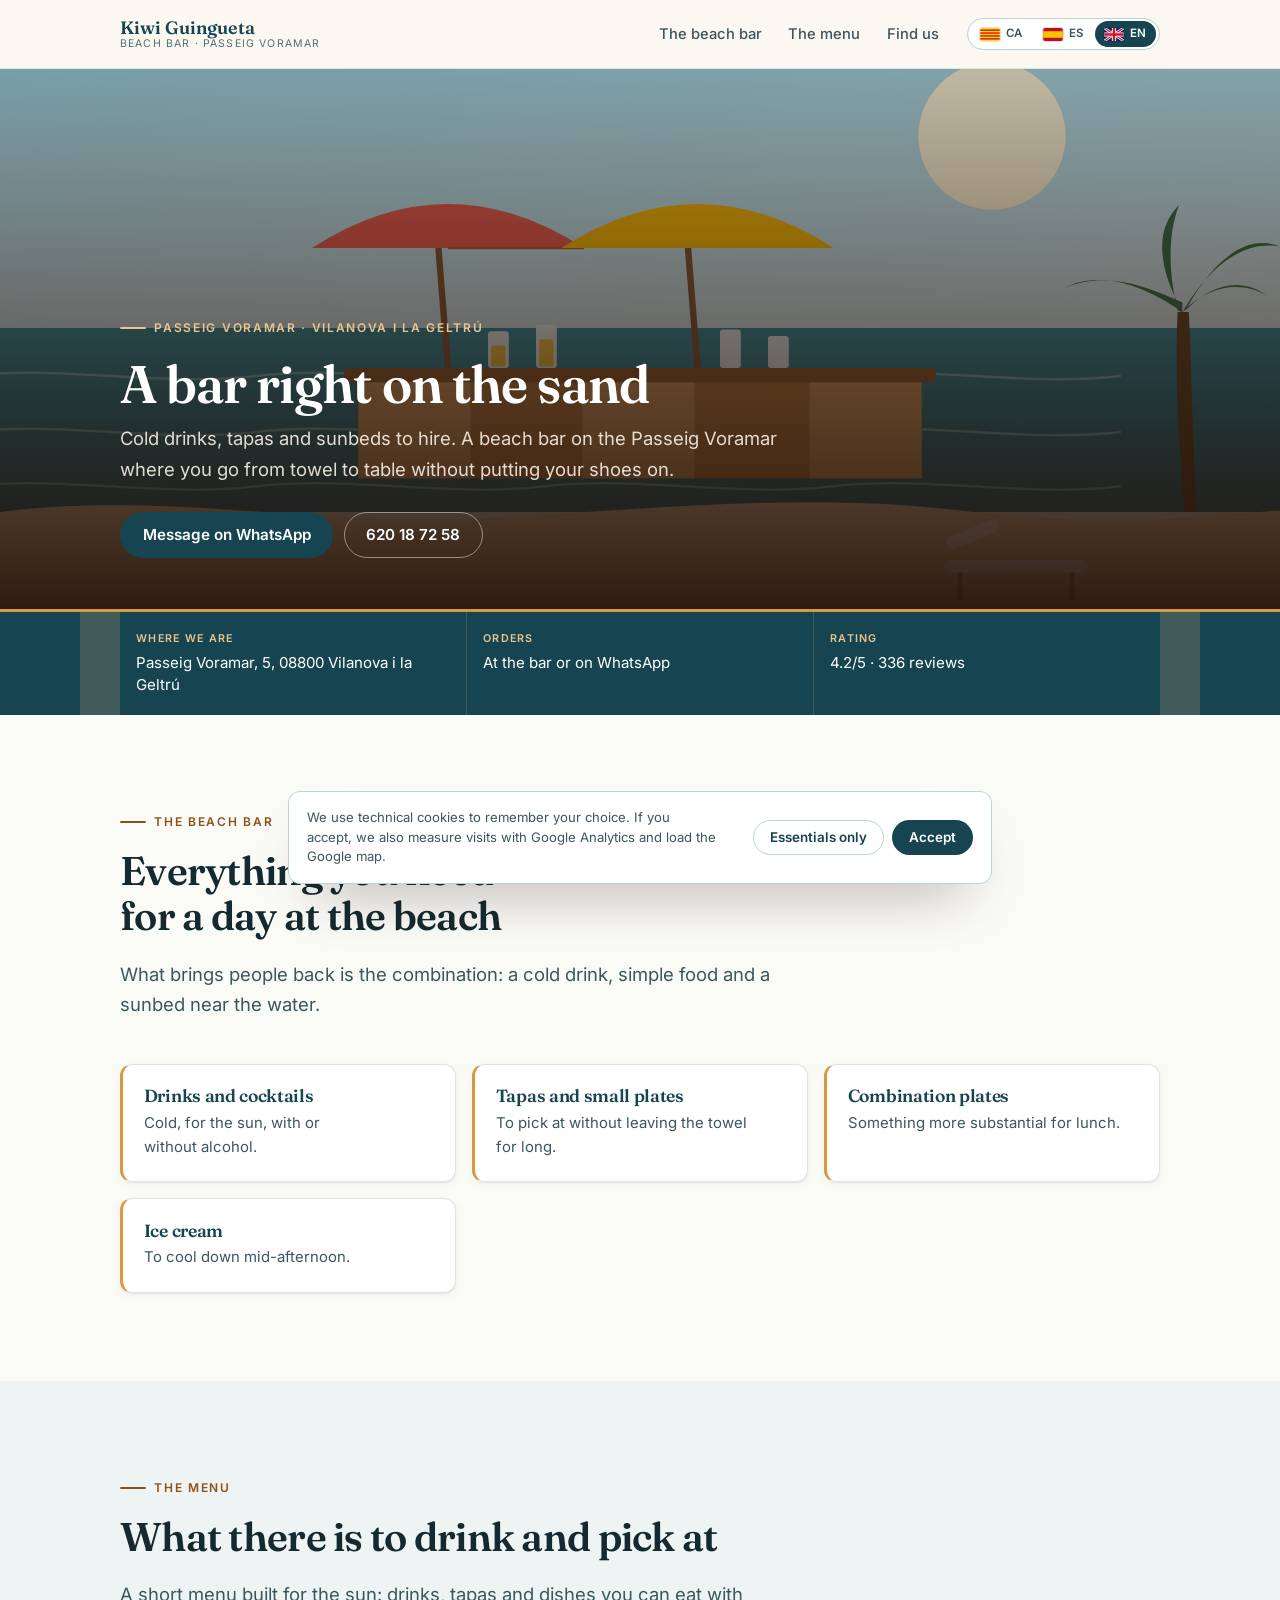
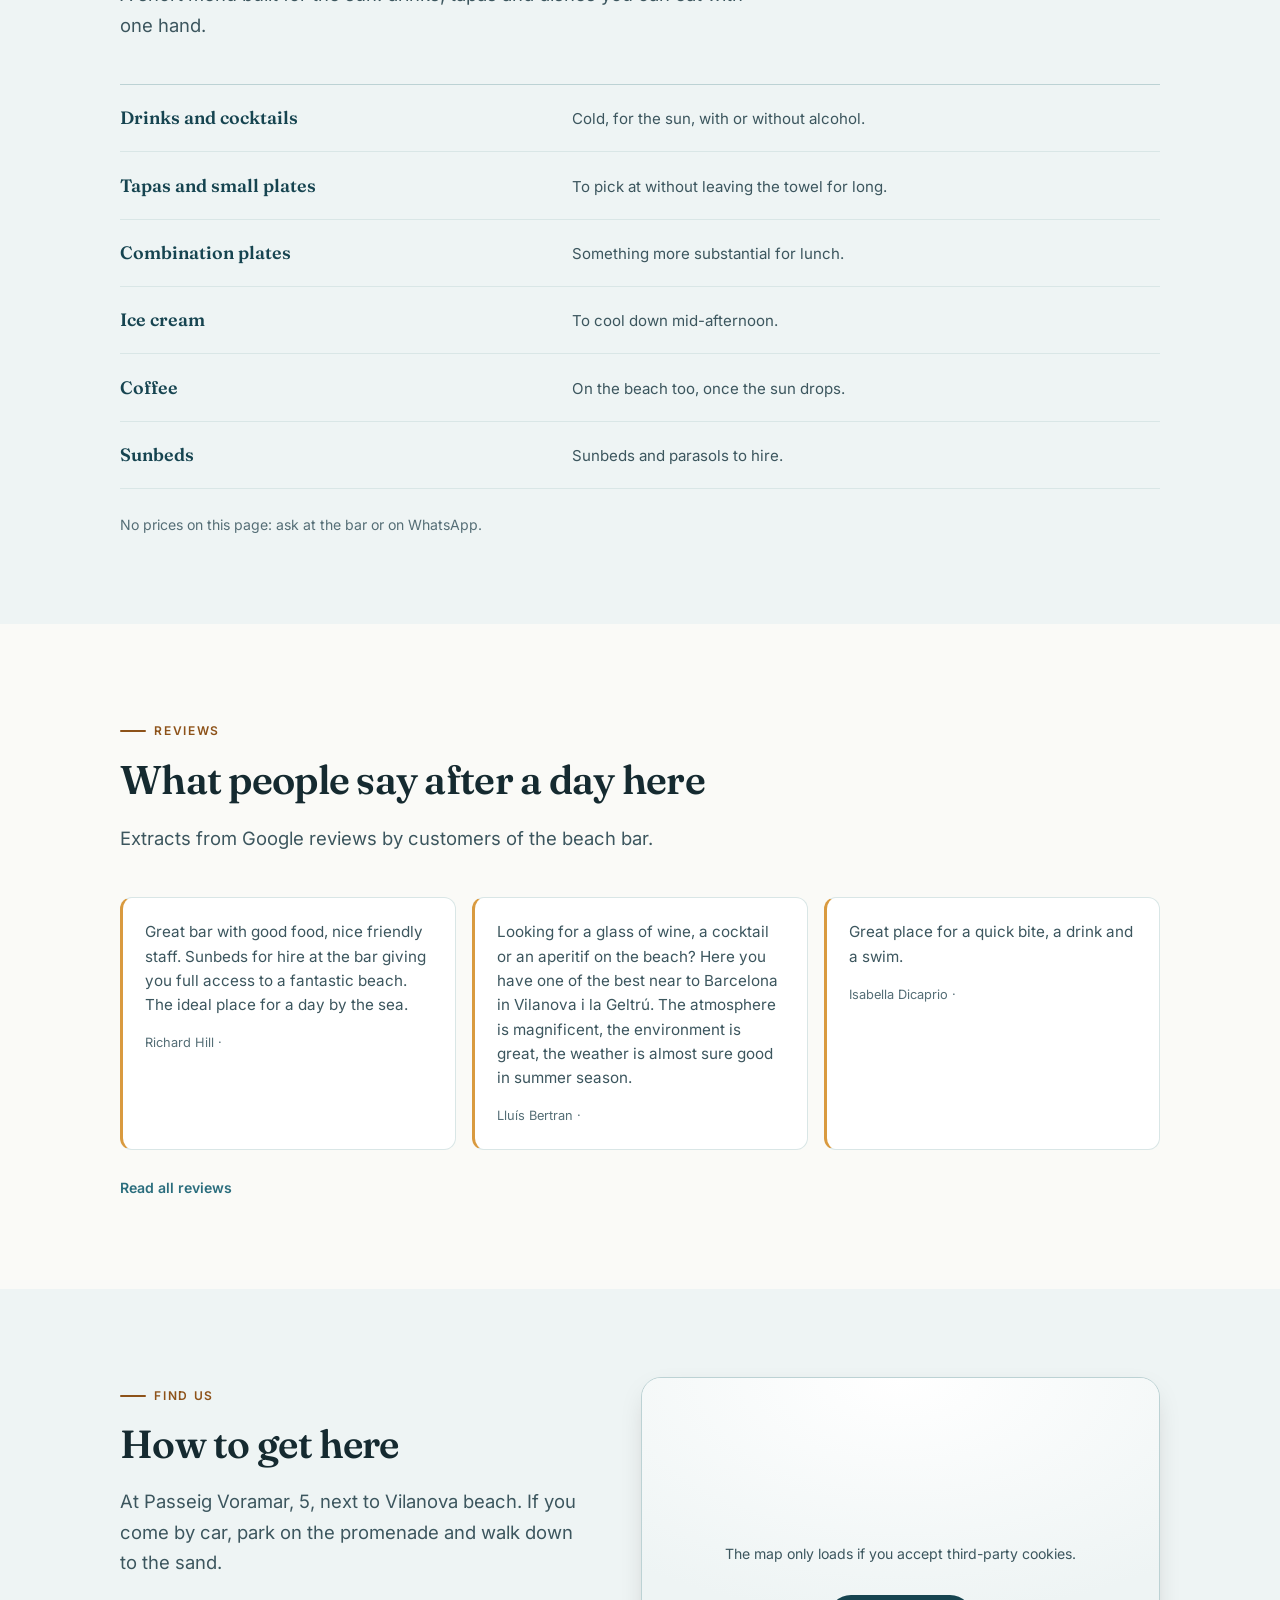
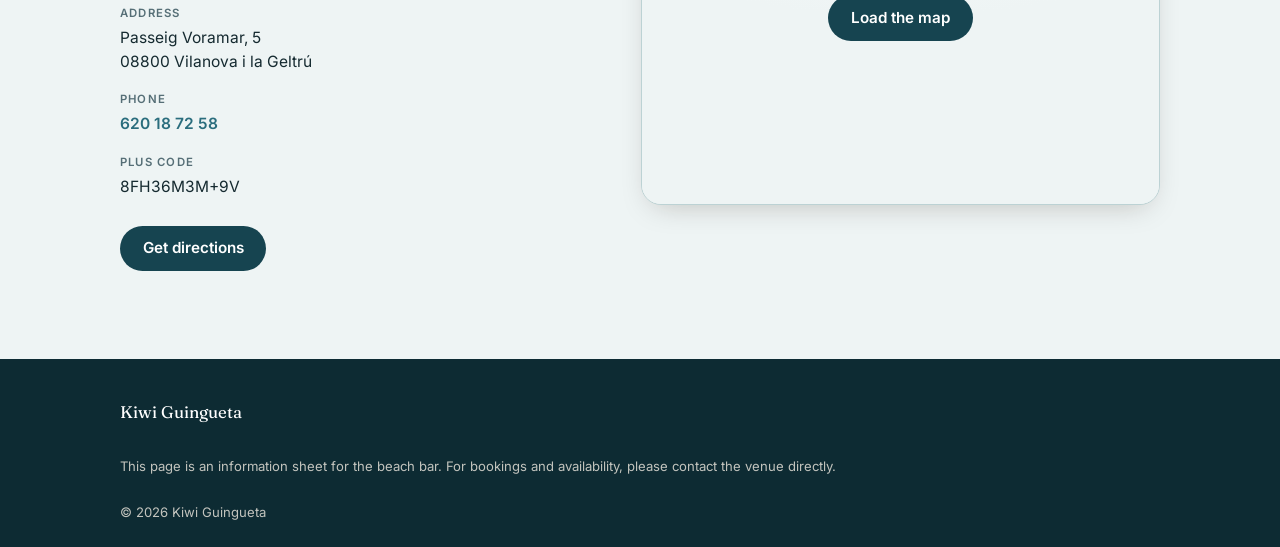
==== commit e9073480: "Fix the Catalan flag: four evenly spaced red stripes" ====
--- a/en/index.html
+++ b/en/index.html
@@ -41,7 +41,7 @@
     gtag('consent','default',{ad_storage:'denied',ad_user_data:'denied',ad_personalization:'denied',analytics_storage:'denied'});
     function load(){ if(window.__gaLoaded) return; window.__gaLoaded=true;
       var s=document.createElement('script'); s.async=true;
-      s.src='https://www.googletagmanager.com/gtag/js?id='+ID; document.head.appendChild(s); gtag('config',ID); }
+      s.src='https://www.googletagmanager.com/gtag/js?id='+ID; document.head.appendChild(s); gtag('config', ID); }
     function grant(){ load(); gtag('consent','update',{ad_storage:'granted',ad_user_data:'granted',ad_personalization:'granted',analytics_storage:'granted'}); }
     window.__analyticsConsent=function(ok){ try{localStorage.setItem(KEY, ok?'accepted':'essential');}catch(e){}
       if(ok) grant(); };
@@ -99,7 +99,7 @@
       <nav class="langs" aria-label="Change language">
         
         <a class="langs__link" href="../" hreflang="ca" lang="ca">
-          <span class="langs__flag" aria-hidden="true"><svg viewBox="0 0 24 16"><rect width="24" height="16" fill="#fcdd09"/><g fill="#da121a"><rect y="1.6" width="24" height="1.6"/><rect y="6.4" width="24" height="1.6"/><rect y="11.2" width="24" height="1.6"/></g></svg></span>
+          <span class="langs__flag" aria-hidden="true"><svg viewBox="0 0 24 16"><rect width="24" height="16" fill="#fcdd09"/><g fill="#da121a"><rect y="1.7778" width="24" height="1.7778"/><rect y="5.3334" width="24" height="1.7778"/><rect y="8.889" width="24" height="1.7778"/><rect y="12.4446" width="24" height="1.7778"/></g></svg></span>
           <span class="langs__code">ca</span>
           <span class="sr-only">Català</span>
         </a>
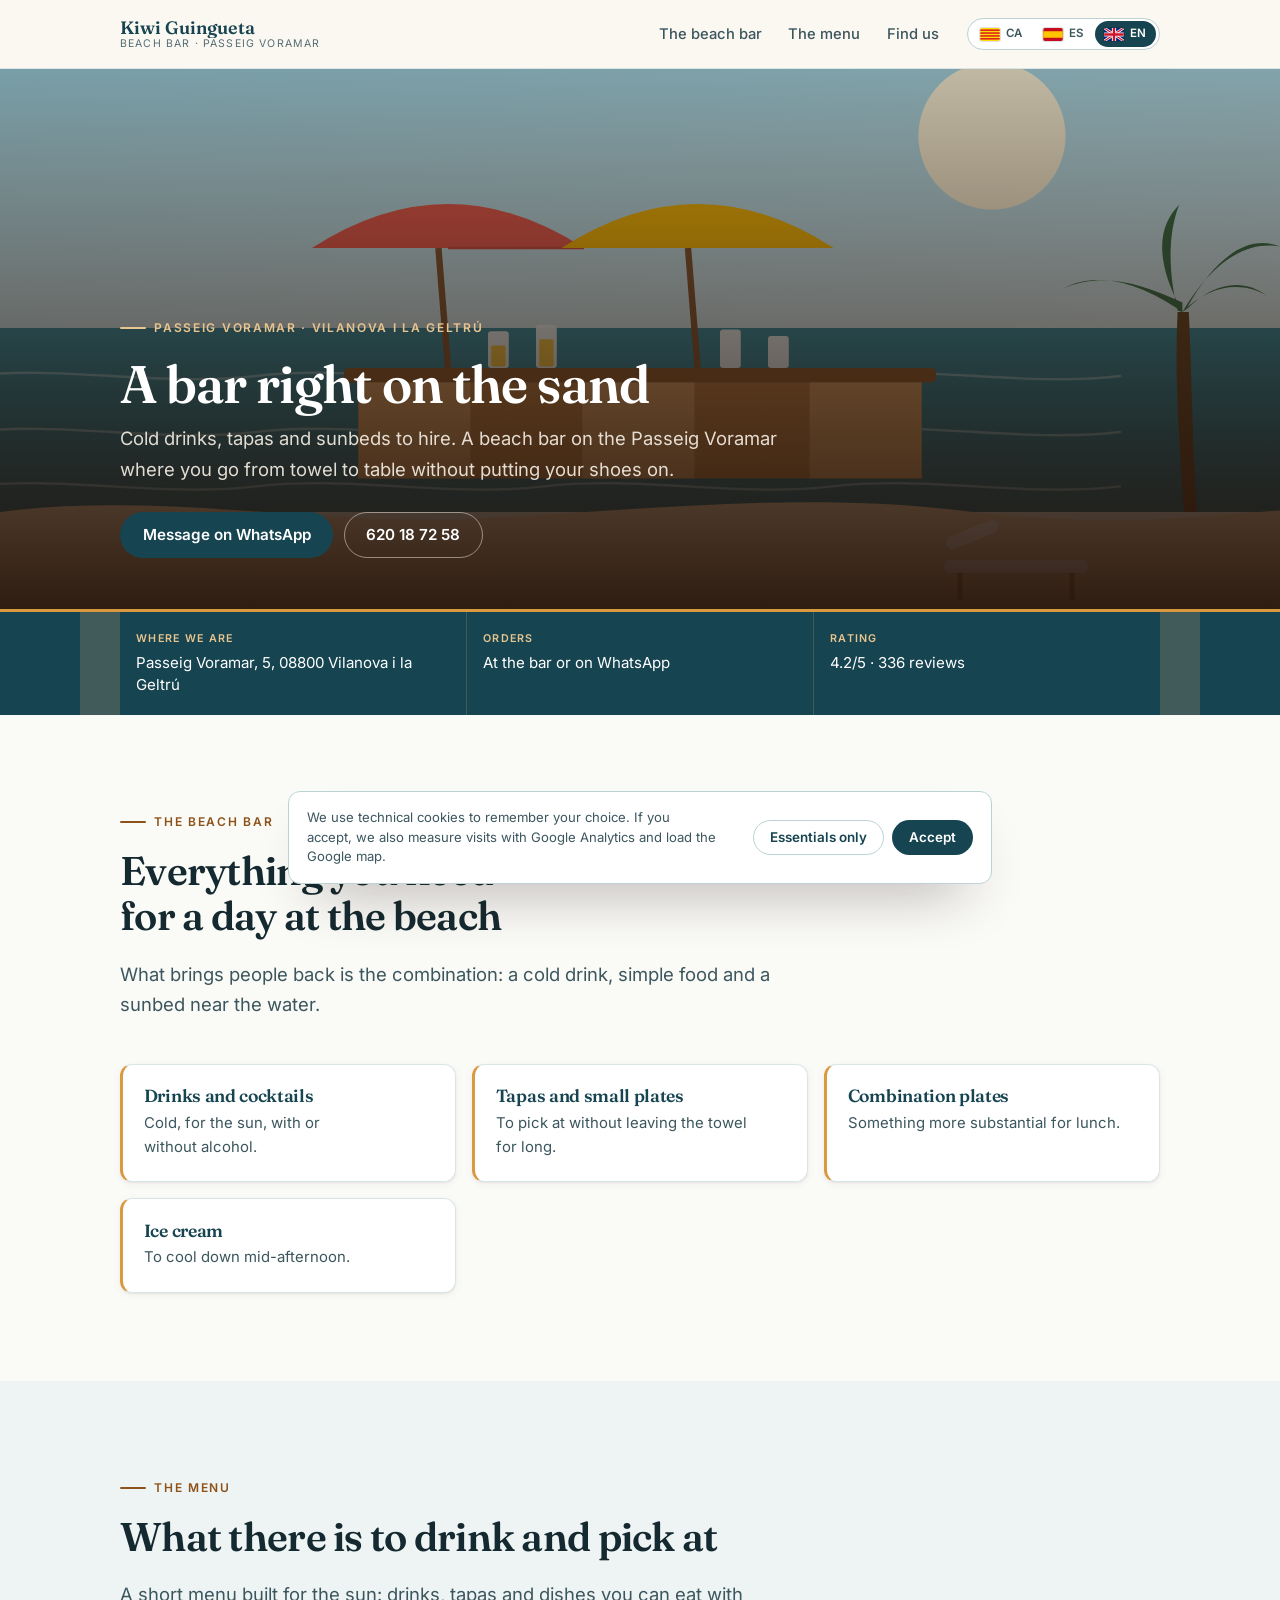
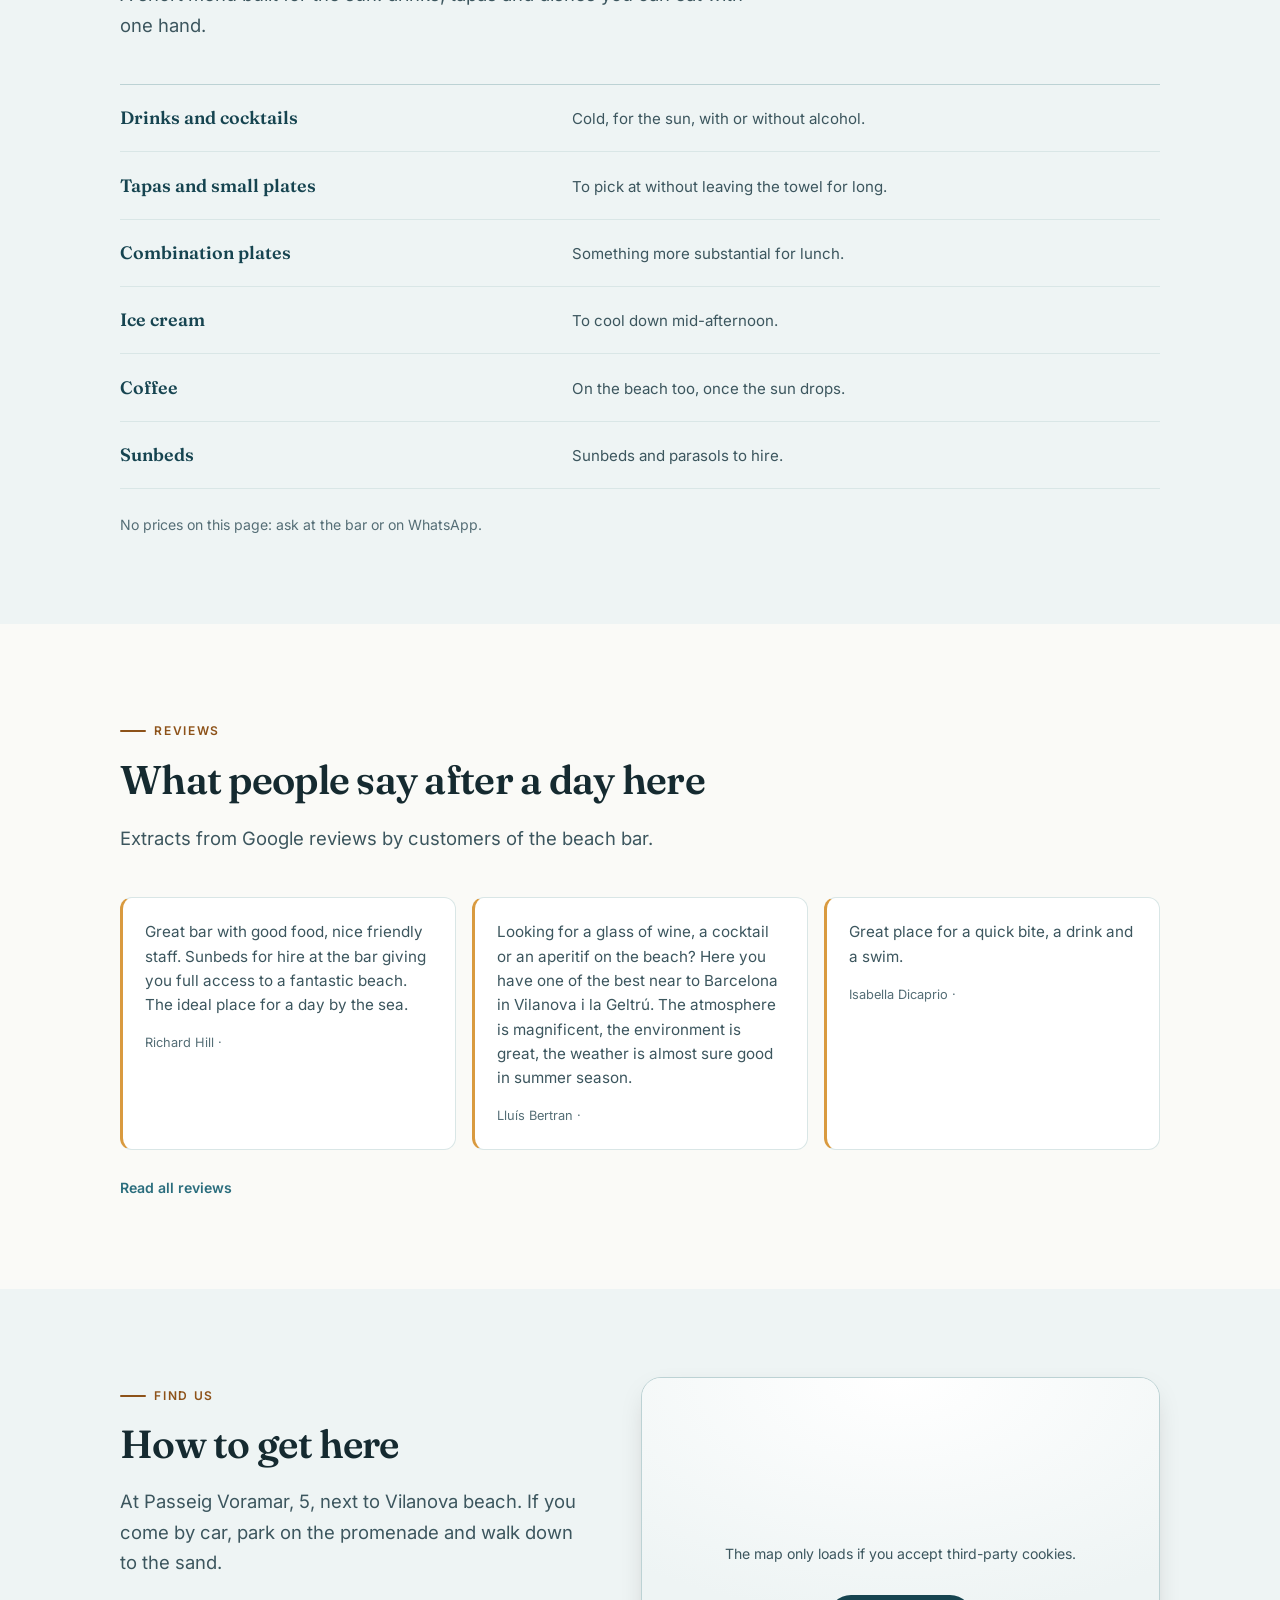
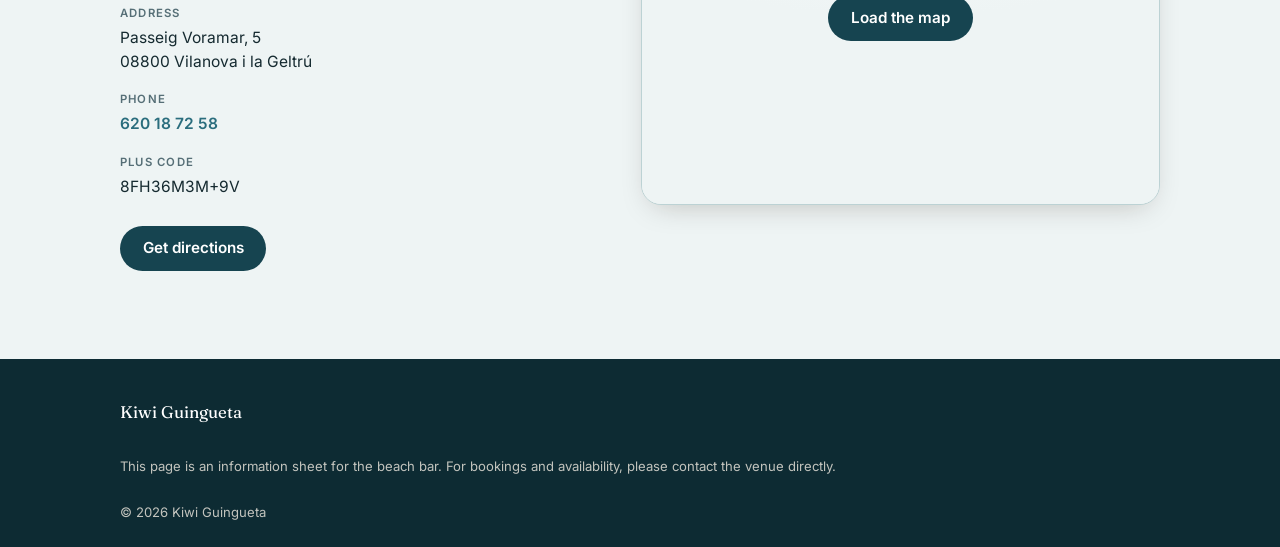
==== commit 3c1efe25: "Header: one toolbar row for name, menu and language switch The header put the language switch in the" ====
--- a/en/index.html
+++ b/en/index.html
@@ -30,6 +30,7 @@
 <link rel="preload" href="../assets/fonts/fraunces-latin.woff2" as="font" type="font/woff2" crossorigin>
 <link rel="preload" href="../assets/fonts/inter-latin.woff2" as="font" type="font/woff2" crossorigin>
 <link rel="stylesheet" href="../assets/css/components.css">
+<link rel="stylesheet" href="../assets/css/header-tools.css">
 <link rel="stylesheet" href="../assets/css/styles.css">
 <script>
   (function () {
@@ -267,5 +268,6 @@
 
 <script src="../assets/js/components.js" defer></script>
 <script src="../assets/js/main.js" defer></script>
+<script src="../assets/js/header-tools.js" defer></script>
 </body>
 </html>
--- a/assets/css/header-tools.css
+++ b/assets/css/header-tools.css
@@ -0,0 +1,164 @@
+/* ==========================================================================
+   Shared header toolbar — one row at every width.
+   Repo: yourdataweb/site-components
+   Vendored into each site at assets/css/header-tools.css and pinned by
+   src/components.lock.
+
+   Anatomy this operates on (built by header-tools.js):
+     <header ...>
+       <div class="wrap">                     existing inner wrapper
+         <a class="brand">[mark]<span class="sm-name">Business</span></a>
+         <nav id="site-nav">…</nav>           drawer on mobile
+         <button class="nav-toggle">…</button>
+         <div class="sm-tools">               created by the script
+           <nav class="langs">…</nav>
+           <button class="nav-toggle">…</button>
+         </div>
+       </div>
+     </header>
+
+   Goal: name, menu button and language switch share one row, vertically centred,
+   with real gutters. The name is the only flexible item, so a long business name
+   truncates instead of pushing the tools onto a second row.
+   ========================================================================== */
+
+/* A header inner that wraps is the original defect: the address line and the
+   switch fell onto a second row and the bar grew to twice its height. Once the
+   toolbar is in place there is one row by construction, so wrapping is off. */
+.has-tools [data-tools] > .wrap,
+.has-tools [data-tools] > .shell,
+.has-tools [data-tools] > .container,
+.has-tools [data-tools][class*="inner"] {
+  flex-wrap: nowrap;
+}
+
+/* The tools container is the anchor: it sits at the right edge of the bar. */
+.sm-tools {
+  display: flex;
+  align-items: center;
+  gap: .5rem;
+  /* Never grows; may shrink only as a last resort. The identity owns the flexible
+     slot, so the row cannot become wider than the viewport. */
+  flex: none;
+  max-width: 100%;
+  margin-left: auto;
+}
+
+/* Anything still marked as "belongs on the bar" is aligned to the same centre line,
+   so a switch left outside .sm-tools cannot drift a few pixels off the button. */
+.has-tools .langs,
+.has-tools .nav-toggle,
+.has-tools .navbtn {
+  align-self: center;
+}
+
+/* The name is the only item allowed to shrink. min-width:0 is what actually lets
+   flex truncate instead of overflowing; without it the text refuses to compress
+   and shoves the tools off the row. */
+.sm-parent-safe {
+  min-width: 0;
+}
+
+.has-tools .sm-name {
+  display: block;
+  min-width: 0;
+  overflow: hidden;
+  text-overflow: ellipsis;
+  white-space: nowrap;
+}
+
+/* The identity link wraps the mark and the name; it must be able to shrink while
+   the mark itself never does. Sites that put `margin-right: auto` on the brand to
+   push the switch away are neutralised: the toolbar owns that spacing now, and the
+   leftover margin was what made one header 98px tall. */
+.has-tools .sm-name {
+  /* A long single word ("BRASPAÑA") contributes its full width as min-content and
+     forces the row wider. Capping it is what lets the toolbar keep its place. */
+  max-width: 100%;
+}
+
+.has-tools .brand,
+.has-tools .identity,
+.has-tools .marchio,
+.has-tools .logo,
+.has-tools .mark,
+.has-tools .sign {
+  margin-right: 0;
+}
+.has-tools .sm-name {
+  /* A long single word ("BRASPAÑA") contributes its full width as min-content and
+     forces the row wider. Capping it is what lets the toolbar keep its place. */
+  max-width: 100%;
+}
+
+.has-tools .brand,
+.has-tools .identity,
+.has-tools .marchio,
+.has-tools .logo,
+.has-tools .sign {
+  flex: 1 1 auto;
+  min-width: 0;
+}
+
+.has-tools .sm-mark,
+.has-tools .brand__mark,
+.has-tools .identity__mark,
+.has-tools .marchio__mark,
+.has-tools .logo__mark,
+.has-tools .mark__mark,
+.has-tools .sign__mark,
+.has-tools .brand-mark {
+  flex: none;
+}
+
+/* ---------------------------------------------------------------- mobile
+   Below the drawer breakpoint the bar carries three things in ~330 px of space:
+   prune the name to one line at a smaller size, keep the mark visible, and keep
+   the switch on 30 px so it lines up with a 38 px button without dominating. */
+@media (max-width: 860px) {
+  /* The address strip repeats the footer and the contact block; on a phone it is
+     what pushes the bar down and leaves the tools on a second line. */
+  .sm-strip-note {
+    display: none;
+  }
+
+  /* A phone link in the bar is redundant next to a call button in the hero and in
+     the contact block, and it is the widest thing in the toolbar. Drop it before
+     it costs the business its name. */
+  .sm-tools .head-phone,
+  .sm-tools .topbar__tel,
+  .sm-tools .header-phone {
+    display: none;
+  }
+
+  .has-tools .brand__sub,
+  .has-tools .identity__sub,
+  .has-tools .marchio__sub,
+  .has-tools .logo__sub,
+  .has-tools .mark__sub,
+  .has-tools .sign__sub,
+  .has-tools .brand-sub {
+    display: none;
+  }
+
+  .has-tools .sm-name {
+    font-size: 1rem;
+    line-height: 1.2;
+  }
+
+  .sm-tools {
+    gap: .4rem;
+  }
+}
+
+/* Very narrow: the mark plus a 6-character name plus two controls is the floor.
+   Tighten gutters rather than dropping the language switch — a visitor with a
+   phone is exactly who needs it. */
+@media (max-width: 380px) {
+  .sm-tools {
+    gap: .3rem;
+  }
+  .has-tools .sm-name {
+    font-size: .92rem;
+  }
+}
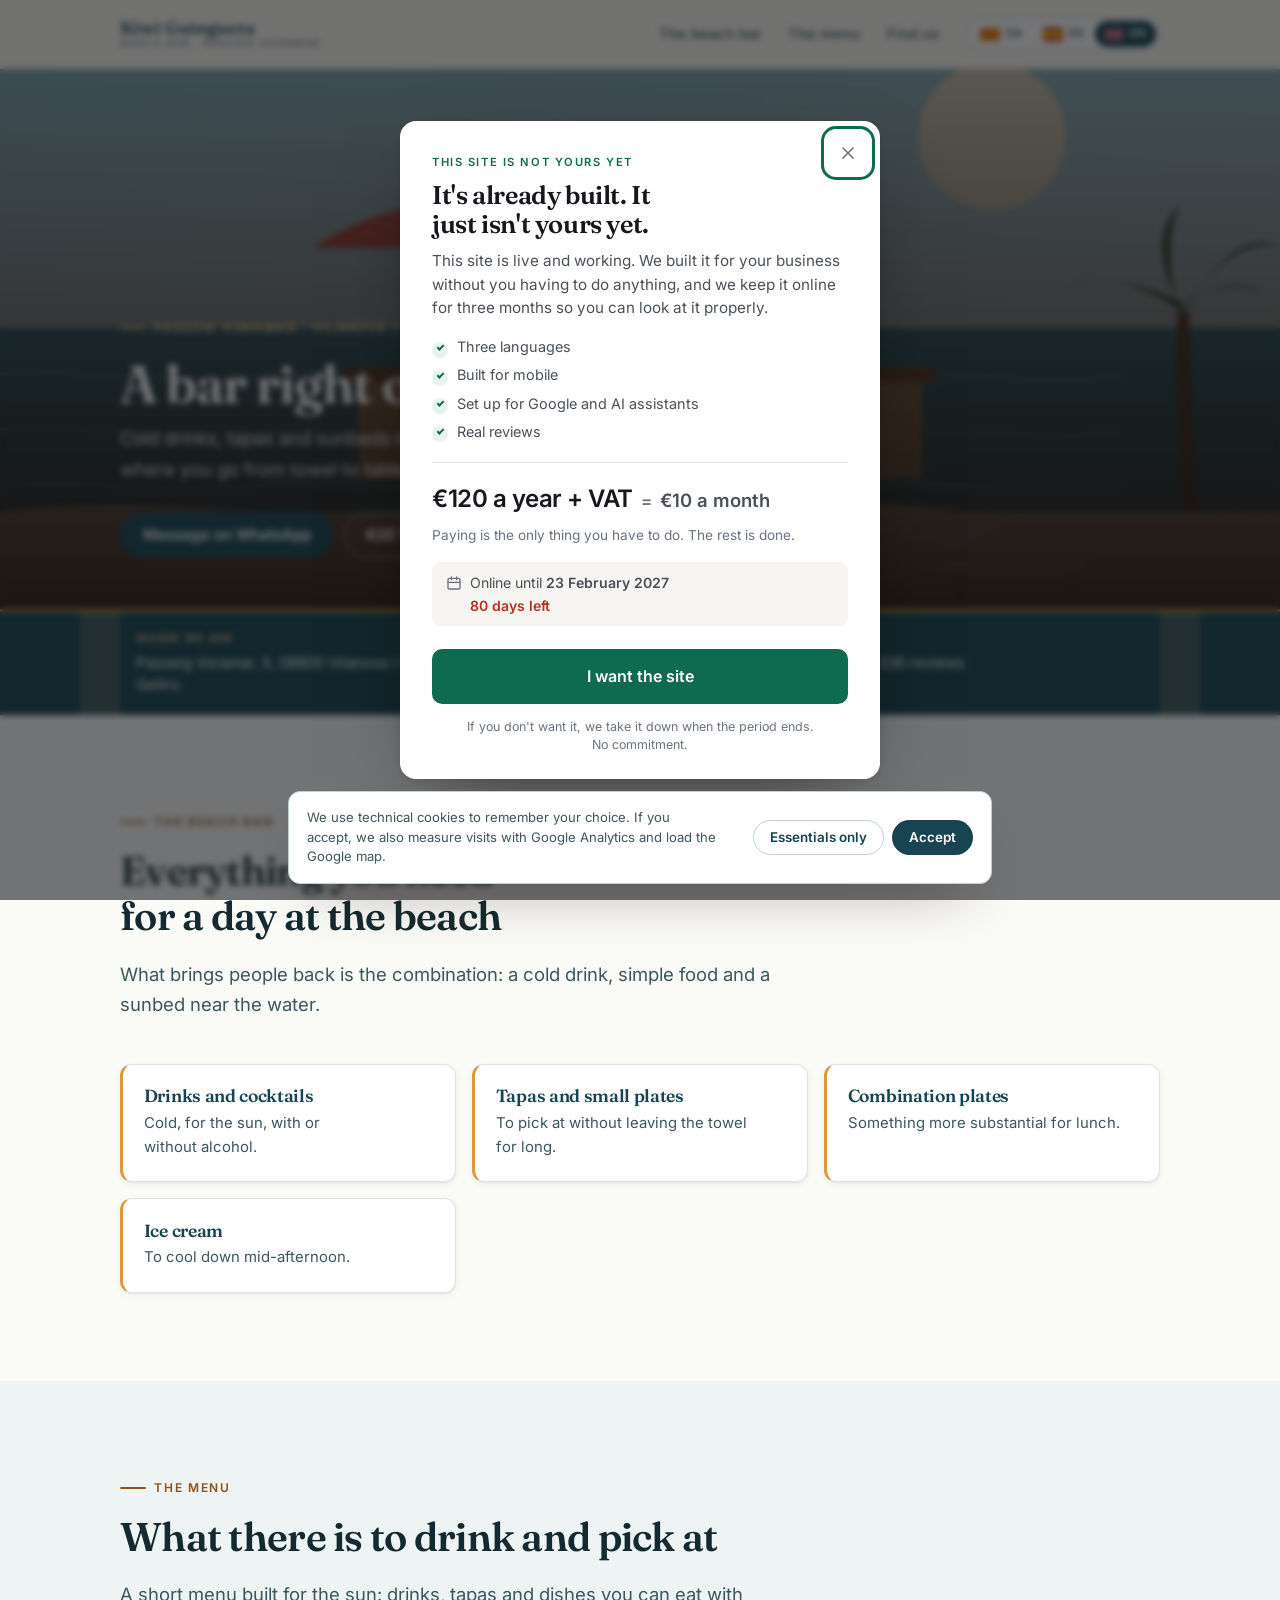
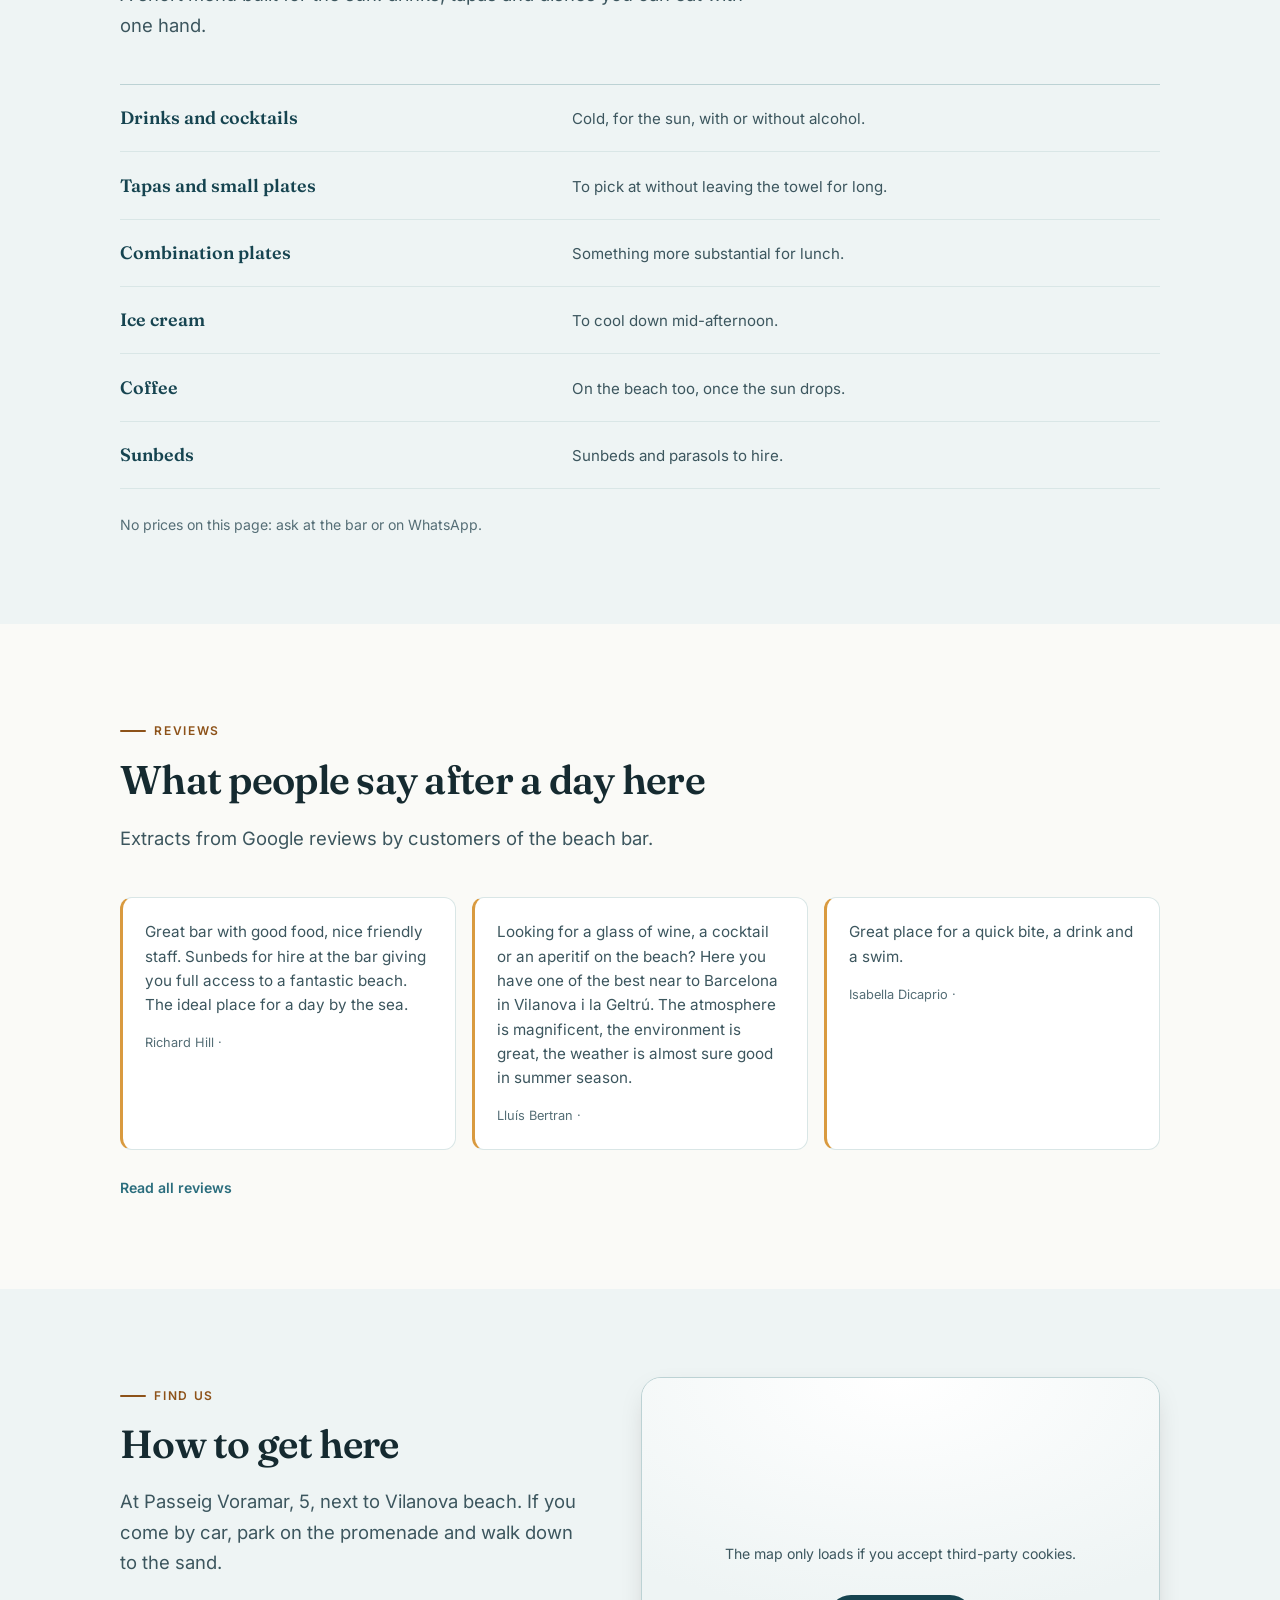
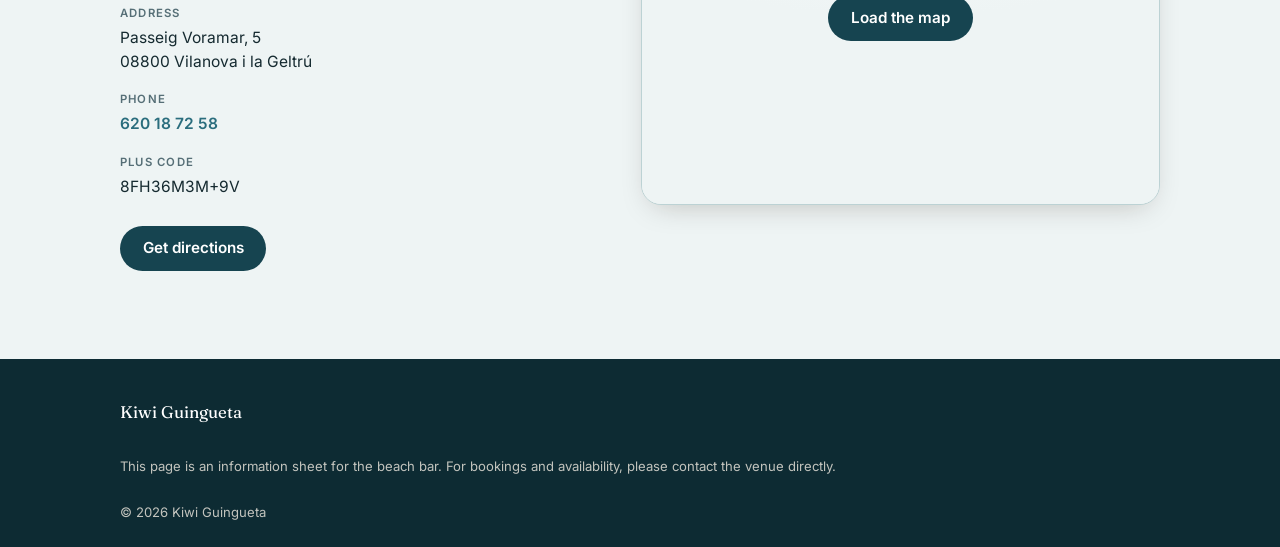
==== commit 195dc62b: "Offer panel: state the offer, take the decision Adds the branded offer dialog to every site: what th" ====
--- a/en/index.html
+++ b/en/index.html
@@ -32,6 +32,8 @@
 <link rel="stylesheet" href="../assets/css/components.css">
 <link rel="stylesheet" href="../assets/css/header-tools.css">
 <link rel="stylesheet" href="../assets/css/styles.css">
+<link rel="stylesheet" href="../assets/css/offer-panel.css">
+
 <script>
   (function () {
     var ID='G-71LT2Q093H', KEY='cookie-consent-v1', accepted=false;
@@ -268,6 +270,10 @@
 
 <script src="../assets/js/components.js" defer></script>
 <script src="../assets/js/main.js" defer></script>
+
+<script type="application/json" id="sm-offer-config">{"offerEnds":"2027-02-23","offerEndsLabel":"23 February 2027","buyUrl":"","offerEmail":"","phoneE164":"+34 620 18 72 58","copy":{"kicker":"This site is not yours yet","title":"It's already built. It just isn't yours yet.","lead":"This site is live and working. We built it for your business without you having to do anything, and we keep it online for three months so you can look at it properly.","features":["Three languages","Built for mobile","Set up for Google and AI assistants","Real reviews"],"priceYear":"€120 a year + VAT","priceMonth":"€10 a month","priceNote":"Paying is the only thing you have to do. The rest is done.","until":"Online until","days":"{n} days left","cta":"I want the site","buy":"I want the site","buyPhone":"Call and claim it","contact":"Talk to us","call":"Call us","close":"Close","pill":"This site is not yours yet","foot":"If you don't want it, we take it down when the period ends. No commitment."}}</script>
+<script src="../assets/js/offer-panel.js" defer></script>
+
 <script src="../assets/js/header-tools.js" defer></script>
 </body>
 </html>
--- a/assets/css/offer-panel.css
+++ b/assets/css/offer-panel.css
@@ -0,0 +1,313 @@
+/* ==========================================================================
+   Offer panel — the conversion surface for a site that is live but unbought.
+   Repo: yourdataweb/site-components
+   Vendored into each site at assets/css/offer-panel.css and pinned by
+   src/components.lock.
+
+   Colour strategy, and why:
+   - The site's own accent stays on the site. The panel uses a single high-contrast
+     action colour for the primary CTA and nothing else, so the eye has exactly one
+     place to go. Two competing accents is the most common reason a dialog gets read
+     and not acted on.
+   - The primary CTA is the only element on the panel with a filled background. The
+     secondary is a quiet outline: it must be findable, not tempting.
+   - Urgency is carried by a warm red *only* on the deadline line, never on the CTA.
+     A red button reads as error; a red date reads as a deadline.
+
+   The panel is an overlay, never the page: it can be closed and the site content is
+   untouched underneath.
+   ========================================================================== */
+
+html.sm-offer-open,
+html.sm-offer-open body {
+  overflow: hidden;
+}
+
+/* The cookie notice is a legal surface and must stay reachable while the panel is
+   open: a visitor cannot be asked to accept or decline tracking behind a modal. It
+   is raised above the backdrop and the panel never covers its bottom edge. */
+html.sm-offer-open #cookiebar,
+html.sm-offer-open .cookiebar,
+html.sm-offer-open #cookie-banner {
+  z-index: 300;
+}
+
+.sm-offer {
+  --offer-ink: #16181d;
+  --offer-ink-soft: #4a5058;
+  --offer-muted: #6b7280;
+  --offer-paper: #ffffff;
+  --offer-line: #e6e3dd;
+  --offer-action: #0f6b4f;      /* one action colour, WCAG AA on white at 5.9:1 */
+  --offer-action-hover: #0b5440;
+  --offer-urgent: #b4321f;      /* deadline only */
+
+  position: fixed;
+  inset: 0;
+  z-index: 200;
+  display: flex;
+  align-items: center;
+  justify-content: center;
+  padding: 1rem;
+  font-family: Inter, -apple-system, BlinkMacSystemFont, "Segoe UI", Roboto, sans-serif;
+  -webkit-font-smoothing: antialiased;
+}
+
+.sm-offer__backdrop {
+  position: absolute;
+  inset: 0;
+  background: rgba(16, 18, 22, .58);
+  backdrop-filter: blur(3px);
+}
+
+.sm-offer__panel {
+  position: relative;
+  width: min(100%, 30rem);
+  max-height: calc(100vh - 2rem);
+  overflow-y: auto;
+  background: var(--offer-paper);
+  color: var(--offer-ink);
+  border-radius: 16px;
+  padding: 2rem 2rem 1.5rem;
+  box-shadow: 0 30px 80px -32px rgba(0, 0, 0, .55), 0 2px 8px rgba(0, 0, 0, .10);
+  animation: sm-offer-in .28s cubic-bezier(.22, 1, .36, 1);
+}
+
+@keyframes sm-offer-in {
+  from { opacity: 0; transform: translateY(12px) scale(.985); }
+  to   { opacity: 1; transform: none; }
+}
+@media (prefers-reduced-motion: reduce) {
+  .sm-offer__panel { animation: none; }
+}
+
+/* Close: top-right, 44px hit area, muted but not hidden. */
+.sm-offer__close {
+  position: absolute;
+  top: .6rem;
+  right: .6rem;
+  width: 44px;
+  height: 44px;
+  display: inline-flex;
+  align-items: center;
+  justify-content: center;
+  border: 0;
+  border-radius: 10px;
+  background: transparent;
+  color: var(--offer-muted);
+  cursor: pointer;
+}
+.sm-offer__close:hover { background: #f3f1ed; color: var(--offer-ink); }
+.sm-offer__close:focus-visible { outline: 3px solid var(--offer-action); outline-offset: 2px; }
+
+.sm-offer__kicker {
+  margin: 0 0 .55rem;
+  font-size: .7rem;
+  font-weight: 700;
+  letter-spacing: .14em;
+  text-transform: uppercase;
+  color: var(--offer-action);
+}
+
+.sm-offer__title {
+  margin: 0 0 .6rem;
+  font-family: Fraunces, Georgia, serif;
+  font-size: 1.6rem;
+  line-height: 1.15;
+  letter-spacing: -.015em;
+  color: var(--offer-ink);
+  padding-right: 2rem;
+}
+
+.sm-offer__lead {
+  margin: 0 0 1.1rem;
+  font-size: .95rem;
+  line-height: 1.55;
+  color: var(--offer-ink-soft);
+}
+
+/* Feature list: scannable, checkmarks, no icons fighting for attention. */
+.sm-offer__features {
+  margin: 0 0 1.25rem;
+  padding: 0;
+  list-style: none;
+  display: grid;
+  gap: .45rem;
+}
+.sm-offer__feature {
+  position: relative;
+  padding-left: 1.55rem;
+  font-size: .9rem;
+  line-height: 1.45;
+  color: var(--offer-ink-soft);
+}
+.sm-offer__feature::before {
+  content: "";
+  position: absolute;
+  left: 0;
+  top: .28rem;
+  width: 1rem;
+  height: 1rem;
+  border-radius: 50%;
+  background: #e7f2ed;
+}
+.sm-offer__feature::after {
+  content: "";
+  position: absolute;
+  left: .29rem;
+  top: .47rem;
+  width: .42rem;
+  height: .24rem;
+  border-left: 2px solid var(--offer-action);
+  border-bottom: 2px solid var(--offer-action);
+  transform: rotate(-45deg);
+}
+
+/* Price: the yearly figure and its monthly equivalent bound by an equals sign, so
+   they cannot be read as two separate charges. */
+.sm-offer__price {
+  display: flex;
+  align-items: baseline;
+  flex-wrap: wrap;
+  gap: .5rem;
+  padding: 1rem 0 .2rem;
+  border-top: 1px solid var(--offer-line);
+}
+.sm-offer__price-year {
+  font-size: 1.5rem;
+  font-weight: 700;
+  letter-spacing: -.02em;
+  color: var(--offer-ink);
+}
+.sm-offer__price-eq {
+  font-size: 1.05rem;
+  font-weight: 700;
+  color: var(--offer-muted);
+}
+.sm-offer__price-month {
+  font-size: 1.15rem;
+  font-weight: 600;
+  color: var(--offer-ink-soft);
+}
+.sm-offer__price-note {
+  margin: .1rem 0 0;
+  font-size: .85rem;
+  color: var(--offer-muted);
+}
+
+/* Deadline: warm red, the only place colour is allowed to alarm. */
+.sm-offer__meta {
+  display: flex;
+  align-items: flex-start;
+  gap: .5rem;
+  margin: 1rem 0 0;
+  padding: .7rem .85rem;
+  background: #f7f5f2;
+  border-radius: 9px;
+  font-size: .88rem;
+  line-height: 1.4;
+  color: var(--offer-ink-soft);
+}
+.sm-offer__meta svg { flex: none; margin-top: .1rem; color: var(--offer-muted); }
+.sm-offer__meta.is-urgent { background: #fdf1ee; color: #6d2318; }
+.sm-offer__meta.is-urgent svg { color: var(--offer-urgent); }
+.sm-offer__meta strong { color: inherit; }
+.sm-offer__days { display: block; font-weight: 600; color: var(--offer-urgent); margin-top: .15rem; }
+
+/* Actions: one filled, one outline. */
+.sm-offer__actions {
+  display: grid;
+  gap: .6rem;
+  margin-top: 1.4rem;
+}
+.sm-offer__cta {
+  display: inline-flex;
+  align-items: center;
+  justify-content: center;
+  min-height: 52px;
+  padding: .9rem 1.25rem;
+  border-radius: 10px;
+  background: var(--offer-action);
+  color: #fff;
+  font-size: 1rem;
+  font-weight: 700;
+  text-decoration: none;
+  transition: background-color .15s ease;
+}
+.sm-offer__cta:hover { background: var(--offer-action-hover); }
+.sm-offer__cta:focus-visible { outline: 3px solid var(--offer-action); outline-offset: 3px; }
+
+.sm-offer__secondary {
+  display: inline-flex;
+  align-items: center;
+  justify-content: center;
+  min-height: 46px;
+  padding: .7rem 1.25rem;
+  border: 1px solid var(--offer-line);
+  border-radius: 10px;
+  color: var(--offer-ink);
+  font-size: .93rem;
+  font-weight: 600;
+  text-decoration: none;
+}
+.sm-offer__secondary:hover { background: #f7f5f2; }
+.sm-offer__secondary:focus-visible { outline: 3px solid var(--offer-action); outline-offset: 3px; }
+
+.sm-offer__foot {
+  margin: .9rem 0 0;
+  font-size: .78rem;
+  line-height: 1.45;
+  color: var(--offer-muted);
+  text-align: center;
+}
+
+/* ---------------------------------------------------------------- mobile
+   Full-height sheet on a phone: the desktop dialog wastes the space it has and
+   pushes the CTA below the fold once the feature list wraps. */
+@media (max-width: 560px) {
+  .sm-offer { padding: 0; align-items: flex-end; }
+  .sm-offer__panel {
+    width: 100%;
+    max-height: 92vh;
+    border-radius: 18px 18px 0 0;
+    padding: 1.6rem 1.25rem 1.25rem;
+    animation: sm-offer-up .3s cubic-bezier(.22, 1, .36, 1);
+  }
+  @keyframes sm-offer-up {
+    from { opacity: 0; transform: translateY(24px); }
+    to   { opacity: 1; transform: none; }
+  }
+  .sm-offer__title { font-size: 1.35rem; }
+  .sm-offer__price-year { font-size: 1.3rem; }
+}
+
+/* ---------------------------------------------------------------- pill
+   After closing: small, low-contrast, bottom-left, out of the thumb's path. */
+/* `body >` is deliberate: a site stylesheet can define a generic `.sm-offer-pill`
+   or reset `position` on buttons, and the last-loaded rule wins. Anchoring the
+   selector keeps the pill fixed to the viewport instead of landing in normal flow
+   at the bottom of the document, where it is unclickable. */
+body > .sm-offer-pill {
+  position: fixed !important;
+  left: 1rem;
+  bottom: 1rem;
+  z-index: 190;
+  display: inline-flex;
+  align-items: center;
+  gap: .45rem;
+  max-width: calc(100vw - 2rem);
+  padding: .6rem .9rem;
+  border: 1px solid #ddd8cf;
+  border-radius: 999px;
+  background: rgba(255, 255, 255, .96);
+  color: #16181d;
+  font-family: Inter, -apple-system, BlinkMacSystemFont, "Segoe UI", Roboto, sans-serif;
+  font-size: .82rem;
+  font-weight: 600;
+  line-height: 1.2;
+  cursor: pointer;
+  box-shadow: 0 6px 20px -10px rgba(0, 0, 0, .35);
+}
+.sm-offer-pill:hover { background: #fff; }
+.sm-offer-pill:focus-visible { outline: 3px solid #0f6b4f; outline-offset: 2px; }
+.sm-offer-pill svg { flex: none; color: #0f6b4f; }
